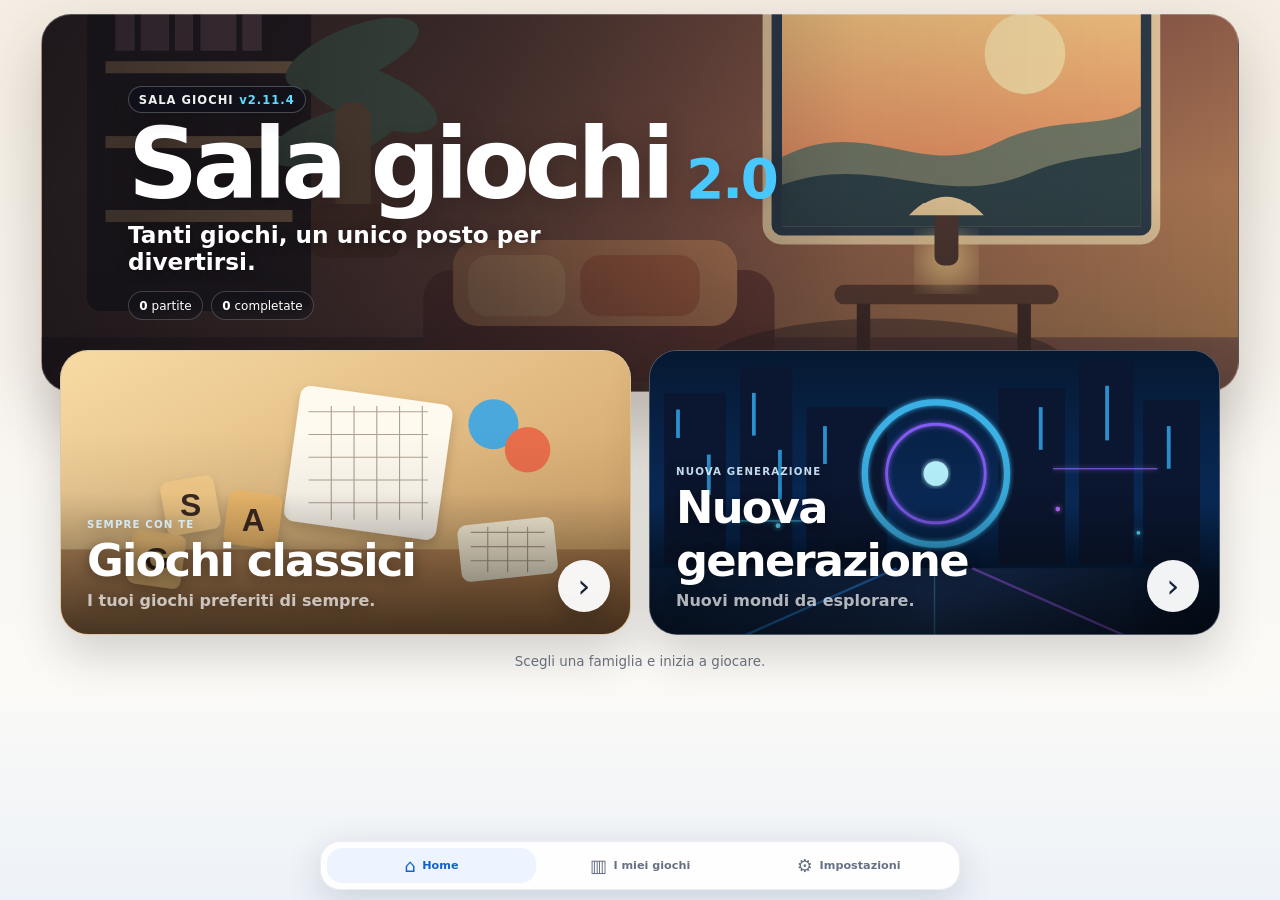
==== app/index.html @ 441864da "Add files via upload" ====
<!doctype html>
<html lang="it">
<head>
  <meta charset="utf-8" />
  <meta name="viewport" content="width=device-width,initial-scale=1,viewport-fit=cover" />
  <meta name="theme-color" content="#18233b" />
  <title>Sala Giochi 2.0</title>
  <link rel="manifest" href="manifest.webmanifest?v=2.11.4" />
  <link rel="icon" href="../icon.svg" type="image/svg+xml" />
  <link rel="stylesheet" href="../styles.css" />
  <link rel="stylesheet" href="../nextgen.css?v=2.10.2" />
  <link rel="stylesheet" href="../nomi-cose-citta.css?v=2.11.4" />
</head>
<body>
  <header class="topbar">
    <button id="backBtn" class="icon-btn hidden" aria-label="Indietro">←</button>
    <div>
      <h1 id="pageTitle">Sala Giochi</h1>
      <p id="pageSub">Un solo giocatore · archivio locale</p>
    </div>
    <button id="homeBtn" class="icon-btn hidden" aria-label="Home">⌂</button>
  </header>

  <main id="app" class="app"></main>

  <dialog id="difficultyDialog" class="dialog">
    <form method="dialog" class="dialog-card">
      <h2 id="difficultyTitle">Scegli difficoltà</h2>
      <div class="difficulty-grid">
        <button value="easy" class="difficulty easy"><span>●</span> Facile</button>
        <button value="medium" class="difficulty medium"><span>●</span> Medio</button>
        <button value="hard" class="difficulty hard"><span>●</span> Difficile</button>
        <button value="extreme" class="difficulty extreme"><span>✦</span> Difficilissimo</button>
      </div>
      <button value="cancel" class="secondary">Annulla</button>
    </form>
  </dialog>

  <dialog id="helpDialog" class="dialog utility-dialog">
    <div class="dialog-card">
      <div class="dialog-title-row"><div><h2 id="helpTitle">Come si gioca</h2><p id="helpLevel"></p></div><button class="dialog-x" type="button" onclick="document.getElementById('helpDialog').close()">×</button></div>
      <div id="helpContent" class="help-content"></div>
      <button class="primary wide" type="button" onclick="document.getElementById('helpDialog').close()">Ho capito</button>
    </div>
  </dialog>

  <dialog id="notesDialog" class="dialog notes-dialog">
    <div class="dialog-card notes-card">
      <div class="dialog-title-row"><div><h2>📝 Taccuino</h2><p id="notesContext">Appunti della partita</p></div><button class="dialog-x" type="button" onclick="closeNotes()">×</button></div>
      <div class="notes-tools">
        <button id="copyCurrentBtn" class="secondary" type="button">📌 Copia elemento attuale</button>
        <button id="clearNotesBtn" class="secondary danger" type="button">Cancella foglio</button>
      </div>
      <textarea id="notesArea" class="notes-area" spellcheck="false" placeholder="Scrivi qui indizi, calcoli, ipotesi, combinazioni..."></textarea>
      <div class="mini-calc">
        <label for="calcInput">Calcolo rapido</label>
        <div class="calc-row"><input id="calcInput" inputmode="decimal" placeholder="es. (24+41)-9"><button id="calcBtn" class="secondary" type="button">=</button><output id="calcResult">—</output></div>
      </div>
      <p class="notes-save">Salvataggio automatico locale per questa sessione.</p>
    </div>
  </dialog>

  <div id="toast" class="toast" role="status" aria-live="polite"></div>
  <script src="../app.js"></script>
  <script src="../nextgen.js?v=2.10.2"></script>
  <script src="../nomi-cose-citta.js?v=2.11.4"></script>
</body>
</html>
---- styles.css ----
:root{
  --bg:#f3f5fb;
  --surface:#ffffff;
  --surface-soft:#f8f9fd;
  --text:#172033;
  --muted:#718096;
  --line:#e5e9f2;
  --navy:#18233b;
  --purple:#6957e8;
  --purple-2:#8c7cf4;
  --shadow:0 14px 38px rgba(31,42,68,.10);
  --shadow-soft:0 8px 24px rgba(31,42,68,.08);
  --radius:22px;
}
*{box-sizing:border-box;-webkit-tap-highlight-color:transparent}
html{background:var(--bg)}
body{margin:0;background:
  radial-gradient(circle at 8% -8%,rgba(105,87,232,.13),transparent 28%),
  radial-gradient(circle at 95% 8%,rgba(60,194,195,.12),transparent 24%),
  var(--bg);color:var(--text);font-family:Inter,ui-rounded,system-ui,-apple-system,"Segoe UI",Roboto,sans-serif;min-height:100vh}
button,input,select{font:inherit}button{cursor:pointer;color:inherit}
button:active{transform:scale(.985)}
.topbar{position:sticky;top:0;z-index:5;display:grid;grid-template-columns:48px 1fr 48px;gap:9px;align-items:center;padding:14px 14px 12px;background:rgba(24,35,59,.96);color:#fff;border-bottom:1px solid rgba(255,255,255,.08);box-shadow:0 8px 24px rgba(24,35,59,.14);backdrop-filter:blur(16px)}
.topbar h1{margin:0;font-size:1.38rem;font-weight:850;letter-spacing:-.025em}.topbar p{margin:3px 0 0;color:#bdc6d9;font-size:.79rem;white-space:nowrap;overflow:hidden;text-overflow:ellipsis}.icon-btn{border:1px solid rgba(255,255,255,.12);background:rgba(255,255,255,.09);color:#fff;border-radius:15px;width:44px;height:44px;box-shadow:none;font-size:1.32rem;transition:.18s ease}.icon-btn:hover{background:rgba(255,255,255,.15)}.hidden{visibility:hidden}
.app{max-width:1020px;margin:0 auto;padding:18px 14px 42px}

.hero{position:relative;overflow:hidden;background:linear-gradient(135deg,#6553e5 0%,#7d68ef 48%,#4bb8c4 130%);color:#fff;border:0;box-shadow:0 18px 42px rgba(91,76,210,.23);border-radius:28px;padding:24px 22px;margin-bottom:16px;min-height:160px}.hero:before{content:"";position:absolute;width:150px;height:150px;border-radius:50%;right:-50px;top:-65px;background:rgba(255,255,255,.11)}.hero:after{content:"";position:absolute;width:95px;height:95px;border-radius:50%;right:44px;bottom:-58px;background:rgba(255,255,255,.09)}.hero>*{position:relative;z-index:1}.hero-kicker{display:inline-flex;align-items:center;gap:7px;background:rgba(255,255,255,.16);border:1px solid rgba(255,255,255,.18);border-radius:999px;padding:7px 11px;font-size:.76rem;font-weight:800;margin-bottom:12px}.hero h2{margin:0 0 8px;font-size:clamp(1.7rem,7vw,2.25rem);line-height:1.06;letter-spacing:-.035em}.hero p{margin:0;color:rgba(255,255,255,.86);line-height:1.45;max-width:650px;font-size:.93rem}.hero-note{display:flex;gap:8px;flex-wrap:wrap;margin-top:16px}.hero-note span{font-size:.74rem;font-weight:750;background:rgba(255,255,255,.13);padding:6px 9px;border-radius:999px}

.daily-card{width:100%;border:0;position:relative;overflow:hidden;background:linear-gradient(110deg,#fff7df,#fff2bf);border-radius:22px;padding:16px 17px;margin:4px 0 22px;text-align:left;box-shadow:var(--shadow-soft);display:grid;grid-template-columns:52px 1fr 28px;gap:12px;align-items:center}.daily-card:before{content:"";position:absolute;inset:0;border:1px solid rgba(230,170,37,.24);border-radius:inherit;pointer-events:none}.daily-icon{width:52px;height:52px;border-radius:17px;background:#fff;display:grid;place-items:center;font-size:1.65rem;box-shadow:0 7px 20px rgba(181,129,22,.14)}.daily-card strong{display:block;font-size:1rem;margin-bottom:3px}.daily-card small{display:block;color:#8a6b28;line-height:1.3}.card-arrow{font-size:1.25rem;color:#9d7b2e;font-weight:900;text-align:right}

.section-title{display:flex;justify-content:space-between;align-items:center;margin:22px 2px 11px}.section-title h3{margin:0;font-size:1.08rem;letter-spacing:-.015em}.section-title small{color:var(--muted)}
.grid{display:grid;grid-template-columns:repeat(2,minmax(0,1fr));gap:12px}
.game-card{position:relative;overflow:hidden;min-height:148px;border:1px solid rgba(255,255,255,.8);background:var(--surface);border-radius:24px;box-shadow:var(--shadow-soft);padding:16px;text-align:left;transition:transform .18s ease,box-shadow .18s ease}.game-card:hover{transform:translateY(-2px);box-shadow:0 16px 32px rgba(31,42,68,.12)}.game-card:before{content:"";position:absolute;width:95px;height:95px;border-radius:50%;right:-44px;top:-42px;background:var(--game-wash,#eef1ff)}.game-icon{position:relative;width:48px;height:48px;border-radius:16px;display:grid;place-items:center;background:var(--game-soft,#f1f3ff);font-size:1.55rem;box-shadow:inset 0 0 0 1px rgba(255,255,255,.55)}.game-card strong{position:relative;display:block;font-size:1rem;margin-top:12px;letter-spacing:-.01em}.game-card small{position:relative;display:block;margin-top:5px;color:var(--muted);line-height:1.35;font-size:.78rem;padding-right:4px}.game-card .mini-arrow{position:absolute;right:13px;bottom:12px;width:28px;height:28px;border-radius:10px;background:var(--game-soft,#f1f3ff);display:grid;place-items:center;color:var(--game-accent,#6957e8);font-weight:900}
.game-mixed{grid-column:1/-1;min-height:135px;background:linear-gradient(135deg,#261f55,#5041b8);color:#fff;border:0}.game-mixed:before{width:170px;height:170px;right:-70px;top:-100px;background:rgba(255,255,255,.10)}.game-mixed .game-icon{background:rgba(255,255,255,.15)}.game-mixed small{color:#d9d4ff;max-width:75%}.game-mixed .mini-arrow{background:rgba(255,255,255,.13);color:#fff}
.game-sudoku{--game-accent:#4f6fe8;--game-soft:#edf2ff;--game-wash:#dfe7ff}.game-wordsearch{--game-accent:#00a89f;--game-soft:#e7faf7;--game-wash:#d4f5ef}.game-anagram{--game-accent:#d27716;--game-soft:#fff4e7;--game-wash:#ffe8c9}.game-quiz{--game-accent:#e3507a;--game-soft:#fff0f5;--game-wash:#ffdce7}.game-logic{--game-accent:#7753d7;--game-soft:#f1ecff;--game-wash:#e4dafd}.game-escape{--game-accent:#4e5969;--game-soft:#eef1f5;--game-wash:#dfe4ea}

.primary{border:0;border-radius:16px;background:linear-gradient(135deg,#5d4bdd,#755fe9);color:#fff;padding:14px 18px;font-weight:800;box-shadow:0 8px 20px rgba(93,75,221,.20);transition:.18s ease}.primary:hover{filter:brightness(1.03)}.secondary{border:1px solid var(--line);border-radius:16px;background:#fff;color:var(--text);padding:12px 16px;font-weight:720;box-shadow:0 3px 10px rgba(31,42,68,.04)}.danger{border-color:#fecaca;color:#b91c1c;background:#fff7f7}.wide{width:100%}

.stat-grid{display:grid;grid-template-columns:repeat(2,1fr);gap:10px}.stat{position:relative;overflow:hidden;background:var(--surface);border:1px solid rgba(255,255,255,.9);border-radius:20px;padding:15px;box-shadow:0 6px 18px rgba(31,42,68,.06)}.stat:after{content:"";position:absolute;width:54px;height:54px;border-radius:50%;right:-25px;bottom:-25px;background:#eff1ff}.stat b{display:block;font-size:1.4rem;letter-spacing:-.03em}.stat span{color:var(--muted);font-size:.78rem;font-weight:650}

.dialog{border:0;border-radius:28px;padding:0;box-shadow:0 28px 90px rgba(16,24,40,.32);max-width:420px;width:calc(100% - 28px);background:#fff}.dialog::backdrop{background:rgba(15,23,42,.57);backdrop-filter:blur(4px)}.dialog-card{padding:23px}.dialog-card h2{margin:0 0 4px;font-size:1.25rem}.difficulty-grid{display:grid;gap:10px;margin:17px 0}.difficulty{position:relative;border:1px solid var(--line);background:#fff;border-radius:18px;padding:16px;text-align:left;font-weight:850;box-shadow:0 5px 16px rgba(31,42,68,.05);transition:.18s ease}.difficulty:after{content:"›";position:absolute;right:16px;font-size:1.35rem;color:#a0a8b7}.difficulty span{margin-right:9px}.difficulty.easy{background:#f4fcf7;border-color:#d9f1e1}.difficulty.medium{background:#fffaf0;border-color:#f4e6bf}.difficulty.hard{background:#fff5f5;border-color:#f2d7d7}.difficulty.extreme{background:linear-gradient(135deg,#25173d,#3c205b 70%,#69202a);border-color:#574072;color:#fff}.difficulty.easy span{color:#1eaa62}.difficulty.medium span{color:#e0a91f}.difficulty.hard span{color:#e15252}.difficulty.extreme span{color:#ffca57}

.game-shell{background:rgba(255,255,255,.94);border:1px solid rgba(255,255,255,.9);border-radius:26px;box-shadow:var(--shadow);padding:16px;overflow:hidden}.game-head{display:flex;justify-content:space-between;gap:10px;align-items:center;margin-bottom:15px;padding-bottom:12px;border-bottom:1px solid var(--line)}.badge{display:inline-flex;align-items:center;gap:6px;border:0;background:#f2f3fb;border-radius:999px;padding:8px 11px;font-size:.8rem;font-weight:800}.timer{font-variant-numeric:tabular-nums;font-weight:900;background:#18233b;color:#fff;border-radius:999px;padding:7px 10px;font-size:.85rem}.message{padding:12px 14px;border-radius:15px;background:#f4f6fa;margin:12px 0;color:#445066;line-height:1.4}.message.ok{background:#ecfbf2;color:#17683d}.message.bad{background:#fff0f0;color:#9a2f2f}
.sudoku{display:grid;grid-template-columns:repeat(9,1fr);max-width:560px;margin:0 auto;border:3px solid #26344e;aspect-ratio:1;border-radius:10px;overflow:hidden;background:#fff}.sudoku input{width:100%;min-width:0;border:1px solid #dce2eb;text-align:center;font-size:clamp(1rem,4vw,1.65rem);font-weight:800;background:#fff;color:#26344e}.sudoku input.given{background:#eef2f8;color:#121b2c}.sudoku input:nth-child(3n){border-right:2px solid #26344e}.sudoku input:nth-child(9n){border-right:0}.sudoku input:nth-child(n+19):nth-child(-n+27),.sudoku input:nth-child(n+46):nth-child(-n+54){border-bottom:2px solid #26344e}
.actions{display:flex;flex-wrap:wrap;gap:8px;margin-top:16px}.actions button{flex:1 1 140px}.word-grid{display:grid;gap:3px;max-width:560px;margin:0 auto;user-select:none}.letter{aspect-ratio:1;display:grid;place-items:center;background:#f8f9fc;border:1px solid #e3e7ee;border-radius:7px;font-weight:850;font-size:clamp(.72rem,3vw,1.05rem)}.letter.selected{background:#e0e7ff;border-color:#aebdff}.letter.found{background:#dcf7e7;border-color:#9fdfb8}.word-list{display:flex;flex-wrap:wrap;gap:8px;margin-top:14px}.word-chip{border:1px solid var(--line);border-radius:999px;padding:7px 10px;background:#fff}.word-chip.done{text-decoration:line-through;opacity:.5}.big-word{font-size:clamp(2rem,10vw,4rem);letter-spacing:.12em;text-align:center;font-weight:950;margin:24px 0;color:#302862}.answer-row{display:flex;gap:8px}.answer-row input{flex:1;min-width:0;border:1px solid #dce2eb;border-radius:15px;padding:13px;background:#fff;outline:none}.answer-row input:focus{border-color:#8d7df0;box-shadow:0 0 0 3px rgba(105,87,232,.10)}.quiz-q{font-size:1.22rem;font-weight:850;line-height:1.38;margin:17px 0;letter-spacing:-.012em}.choices{display:grid;gap:10px}.choice{border:1px solid var(--line);background:#fff;border-radius:16px;padding:14px;text-align:left;font-weight:650;box-shadow:0 4px 12px rgba(31,42,68,.04)}.choice.correct{border-color:#8dd4a8;background:#effbf3}.choice.wrong{border-color:#efa4a4;background:#fff1f1}.escape-scene{font-size:1.02rem;line-height:1.58;background:linear-gradient(135deg,#f6f4ff,#f7f9fd);border:1px solid #e6e2fb;border-radius:18px;padding:16px}.escape-items{display:grid;gap:8px;margin-top:14px}.escape-item{border:1px solid var(--line);background:#fff;border-radius:15px;padding:12px;text-align:left}.progress{height:10px;border-radius:999px;background:#e8ebf1;overflow:hidden;margin:10px 0 18px}.progress>span{display:block;height:100%;background:linear-gradient(90deg,#5d4bdd,#46b7c2);border-radius:999px;transition:width .25s ease}
.table{width:100%;border-collapse:collapse;background:#fff;border-radius:18px;overflow:hidden;box-shadow:0 6px 18px rgba(31,42,68,.05)}.table th,.table td{padding:10px;border-bottom:1px solid var(--line);text-align:left;font-size:.86rem}.table th{background:#f7f8fb;color:#536075}.empty{padding:26px;text-align:center;color:var(--muted);background:#fff;border-radius:18px;border:1px dashed #d9dee8}.footer-note{color:var(--muted);font-size:.78rem;line-height:1.5;margin-top:18px}.toast{position:fixed;left:50%;bottom:26px;transform:translateX(-50%) translateY(20px);background:#18233b;color:#fff;padding:11px 15px;border-radius:999px;box-shadow:0 12px 30px rgba(24,35,59,.25);opacity:0;pointer-events:none;transition:.2s;z-index:20;font-size:.86rem;font-weight:700}.toast.show{opacity:1;transform:translateX(-50%) translateY(0)}
@media (min-width:720px){.grid{grid-template-columns:repeat(4,1fr)}.game-mixed{grid-column:span 2}.stat-grid{grid-template-columns:repeat(4,1fr)}.app{padding-top:24px}.game-shell{padding:22px}.hero{padding:28px}.daily-card{grid-template-columns:60px 1fr 34px}.daily-icon{width:58px;height:58px}}


/* v1.2 visual refresh */
.game-shell.game-quiz,.game-shell.game-logic,.game-shell.game-escape,.game-shell.game-mixed{background:linear-gradient(180deg,rgba(18,28,48,.98),rgba(14,22,40,.98));color:#eef4ff;border:1px solid rgba(112,134,182,.28);box-shadow:0 18px 42px rgba(12,20,37,.28)}
.game-shell.game-quiz .game-head,.game-shell.game-logic .game-head,.game-shell.game-escape .game-head,.game-shell.game-mixed .game-head{border-bottom-color:rgba(154,173,215,.16)}
.game-shell.game-quiz .badge,.game-shell.game-logic .badge,.game-shell.game-escape .badge,.game-shell.game-mixed .badge{background:linear-gradient(135deg,#2a3860,#16243f);color:#fff;border:1px solid rgba(255,255,255,.08)}
.quiz-q{background:linear-gradient(135deg,rgba(84,67,192,.26),rgba(53,159,220,.14));border:1px solid rgba(141,125,240,.22);border-radius:20px;padding:18px;box-shadow:inset 0 1px 0 rgba(255,255,255,.05)}
.choice{background:linear-gradient(135deg,rgba(255,255,255,.08),rgba(255,255,255,.03));border:1px solid rgba(155,177,224,.18);color:#eef4ff;box-shadow:none}
.choice.correct{background:linear-gradient(135deg,rgba(26,129,67,.35),rgba(11,98,111,.25));border-color:#6ed497}
.choice.wrong{background:linear-gradient(135deg,rgba(152,41,41,.4),rgba(104,18,59,.28));border-color:#f2a5a5}
.message{background:rgba(255,255,255,.06);color:#d8e2f4;border:1px solid rgba(255,255,255,.06)}
.message.ok{background:rgba(34,154,94,.18);color:#dff9ea;border-color:rgba(102,219,159,.26)}
.message.bad{background:rgba(160,50,50,.2);color:#ffe5e5;border-color:rgba(255,177,177,.24)}
.answer-row input{background:rgba(255,255,255,.08);border-color:rgba(166,182,214,.18);color:#fff}
.answer-row input:focus{border-color:#8d7df0;box-shadow:0 0 0 3px rgba(105,87,232,.18)}
.progress{height:12px;background:rgba(255,255,255,.09);box-shadow:inset 0 0 0 1px rgba(255,255,255,.05)}
.progress>span{background:linear-gradient(90deg,#6d58ff,#4fd0ff 55%,#ffd25e);box-shadow:0 0 14px rgba(109,88,255,.45)}
.logic-panel{position:relative;padding:16px 16px 18px;border-radius:22px;background:linear-gradient(135deg,rgba(57,38,119,.52),rgba(22,35,63,.9));border:1px solid rgba(147,127,255,.25);overflow:hidden}
.logic-panel:before{content:"";position:absolute;inset:auto -30px -30px auto;width:120px;height:120px;border-radius:50%;background:radial-gradient(circle,rgba(255,183,64,.25),transparent 65%)}
.logic-title{display:flex;justify-content:space-between;align-items:center;gap:10px;margin-bottom:10px}
.logic-title h3{margin:0;font-size:1.15rem;color:#fff}
.logic-meta{display:flex;gap:8px;flex-wrap:wrap;margin-bottom:14px}.logic-chip{padding:7px 10px;border-radius:999px;background:rgba(255,255,255,.08);border:1px solid rgba(255,255,255,.07);font-size:.78rem;color:#dfe7fb}
.escape-scene-wrap{position:relative;border-radius:24px;overflow:hidden;border:1px solid rgba(116,153,211,.26);background:linear-gradient(180deg,#162342,#0d1833);margin-bottom:16px;box-shadow:0 12px 32px rgba(0,0,0,.22)}
.escape-stage{position:relative;min-height:250px;padding:18px;background:
radial-gradient(circle at 18% 25%,rgba(83,196,255,.22),transparent 20%),
radial-gradient(circle at 82% 18%,rgba(255,205,95,.18),transparent 16%),
radial-gradient(circle at 68% 82%,rgba(120,95,255,.18),transparent 18%),
linear-gradient(180deg,#18284c 0%,#10203c 58%,#0a1327 100%)}
.escape-stage.level-medium{background:
radial-gradient(circle at 18% 25%,rgba(83,196,255,.22),transparent 20%),
radial-gradient(circle at 82% 18%,rgba(255,205,95,.18),transparent 16%),
radial-gradient(circle at 68% 82%,rgba(120,95,255,.18),transparent 18%),
linear-gradient(180deg,#1d3058 0%,#12203d 58%,#0b162c 100%)}
.escape-stage.level-hard,.escape-stage.level-extreme{background:
radial-gradient(circle at 16% 22%,rgba(83,196,255,.26),transparent 18%),
radial-gradient(circle at 84% 16%,rgba(255,205,95,.24),transparent 15%),
radial-gradient(circle at 72% 80%,rgba(120,95,255,.18),transparent 18%),
linear-gradient(180deg,#18294d 0%,#0f1b35 45%,#0a1327 100%)}
.escape-stage:before{content:"";position:absolute;inset:0;background:repeating-linear-gradient(90deg,transparent 0 48px,rgba(255,255,255,.02) 48px 50px);opacity:.5;pointer-events:none}
.escape-stage:after{content:"";position:absolute;left:12%;top:16px;width:38%;height:10px;background:radial-gradient(circle,rgba(255,207,107,.8),transparent 70%);filter:blur(14px);animation:flicker 2.6s ease-in-out infinite}
.escape-title{position:relative;z-index:1;max-width:72%}.escape-title h2{margin:0 0 6px;font-size:1.3rem;color:#fff}.escape-title p{margin:0;color:#d7e4ff;line-height:1.4;font-size:.9rem}
.escape-hotspots{position:absolute;inset:0;pointer-events:none}
.hotspot{position:absolute;display:flex;align-items:center;gap:7px;padding:8px 11px;border-radius:999px;background:rgba(14,22,41,.76);color:#fff;border:1px solid rgba(255,255,255,.12);box-shadow:0 0 0 1px rgba(255,221,133,.18),0 0 24px rgba(255,204,80,.2);backdrop-filter:blur(4px);animation:pulseHot 1.8s ease-in-out infinite}
.hotspot:before{content:"⌕";display:grid;place-items:center;width:24px;height:24px;border-radius:50%;background:linear-gradient(135deg,#ffd76a,#ff9b34);color:#2b1f00;font-weight:900;box-shadow:0 0 16px rgba(255,197,73,.45)}
.escape-particles span{position:absolute;width:4px;height:4px;border-radius:50%;background:rgba(255,232,169,.8);box-shadow:0 0 10px rgba(255,232,169,.8);animation:floatDust linear infinite}
.escape-particles span:nth-child(1){left:18%;top:26%;animation-duration:7s;animation-delay:-1s}
.escape-particles span:nth-child(2){left:33%;top:40%;animation-duration:8s;animation-delay:-3s}
.escape-particles span:nth-child(3){left:57%;top:18%;animation-duration:6.4s;animation-delay:-2s}
.escape-particles span:nth-child(4){left:73%;top:38%;animation-duration:7.6s;animation-delay:-4s}
.escape-particles span:nth-child(5){left:83%;top:68%;animation-duration:6.9s;animation-delay:-5s}
.escape-console,.escape-door,.escape-safe,.escape-desk{position:absolute;border-radius:18px;border:1px solid rgba(255,255,255,.09);background:linear-gradient(180deg,rgba(255,255,255,.07),rgba(255,255,255,.02));box-shadow:inset 0 1px 0 rgba(255,255,255,.06),0 6px 24px rgba(0,0,0,.22)}
.escape-console{left:5%;top:28%;width:28%;height:30%}.escape-console:before,.escape-console:after{content:"";position:absolute;left:10%;right:10%;height:28%;border-radius:10px;background:linear-gradient(135deg,rgba(55,233,255,.35),rgba(51,108,255,.18));box-shadow:inset 0 0 0 1px rgba(93,220,255,.2)}.escape-console:before{top:10%}.escape-console:after{bottom:10%}
.escape-safe{left:42%;top:34%;width:18%;height:24%}.escape-safe:before{content:"";position:absolute;inset:14% 20%;border-radius:50%;border:2px solid rgba(255,189,88,.55)}
.escape-desk{left:10%;bottom:8%;width:42%;height:18%}
.escape-door{right:6%;top:22%;width:24%;height:48%;border-color:rgba(112,182,255,.22)}.escape-door:before{content:"";position:absolute;top:16%;left:38%;width:24%;height:36%;border-radius:10px;border:2px solid rgba(96,203,255,.4)}.escape-door:after{content:"";position:absolute;bottom:16%;right:14%;width:26%;height:16%;border-radius:8px;background:linear-gradient(135deg,rgba(63,183,255,.44),rgba(89,110,255,.2))}
.escape-inventory{display:flex;gap:10px;flex-wrap:wrap;padding:12px 14px;background:rgba(11,18,33,.72);border-top:1px solid rgba(255,255,255,.08)}
.item-pill{display:flex;align-items:center;gap:8px;padding:10px 12px;border-radius:14px;background:rgba(255,255,255,.07);border:1px solid rgba(255,255,255,.08);color:#ecf2ff;font-size:.88rem}.item-pill span{font-size:1.15rem}
.escape-question{padding:16px;border-radius:20px;background:linear-gradient(135deg,rgba(95,79,214,.22),rgba(31,104,165,.14));border:1px solid rgba(149,166,255,.18)}
.escape-question h3{margin:0 0 8px;color:#fff;font-size:1.08rem}.escape-question p{margin:0;color:#d7e4ff;line-height:1.45}
@keyframes pulseHot{0%,100%{transform:scale(1);box-shadow:0 0 0 1px rgba(255,221,133,.18),0 0 24px rgba(255,204,80,.18)}50%{transform:scale(1.035);box-shadow:0 0 0 1px rgba(255,221,133,.28),0 0 34px rgba(255,204,80,.28)}}
@keyframes flicker{0%,100%{opacity:.86}50%{opacity:1}70%{opacity:.72}}
@keyframes floatDust{0%{transform:translateY(0) scale(.9);opacity:0}20%{opacity:1}100%{transform:translateY(-38px) scale(1.15);opacity:0}}


.inline-actions{display:flex;gap:8px;flex-wrap:wrap}
.palette-grid{display:grid;grid-template-columns:repeat(2,minmax(0,1fr));gap:10px}
.palette-chip{display:flex;align-items:center;gap:10px;padding:12px;border-radius:16px;border:1px solid var(--line);background:#fff;font-weight:700;box-shadow:0 4px 12px rgba(31,42,68,.05)}
.palette-chip.selected{outline:2px solid var(--p-a1,#6a5cff);border-color:transparent}
.palette-chip .swatch{width:34px;height:34px;border-radius:12px;background:linear-gradient(135deg,var(--s1),var(--s2),var(--s3));box-shadow:inset 0 0 0 1px rgba(255,255,255,.45)}
.settings-list{display:grid;gap:10px}
.setting-row{display:grid;grid-template-columns:1fr auto;gap:10px;align-items:center;padding:12px;border:1px solid var(--line);border-radius:16px;background:#fff}
.setting-row strong{display:block}.setting-row small{display:block;color:var(--muted);margin-top:4px}
.palette-select{padding:10px 12px;border:1px solid var(--line);border-radius:12px;background:#fff;min-width:140px}
.screen-theme{--p-s1:#0f1631;--p-s2:#1e2e68;--p-a1:#6a5cff;--p-a2:#29c7ff;--p-a3:#7dffb3}
.home-theme .hero{background:linear-gradient(135deg,var(--p-s1) 0%,var(--p-s2) 58%,var(--p-a1) 120%)}
.home-theme .hero-kicker{background:rgba(255,255,255,.12)}
.home-theme .daily-card{background:linear-gradient(135deg,var(--p-s1),var(--p-s2));color:#fff}
.home-theme .daily-card small,.home-theme .card-arrow{color:rgba(255,255,255,.78)}
.home-theme .daily-icon{background:linear-gradient(135deg,var(--p-a1),var(--p-a2));color:#fff}
.home-theme .game-card{background:linear-gradient(180deg,#ffffff,#f7f9ff);border-color:rgba(255,255,255,.85)}
.home-theme .game-card .game-icon{background:linear-gradient(135deg,var(--p-a1),var(--p-a2));color:#fff}
.home-theme .game-card .mini-arrow{background:linear-gradient(135deg,var(--p-a1),var(--p-a2));color:#fff}
.home-theme .game-mixed{background:linear-gradient(135deg,var(--p-s1),var(--p-s2),var(--p-a1))}
.home-theme .stat:after{background:linear-gradient(135deg,var(--p-a1),transparent)}
.screen-theme .primary{background:linear-gradient(135deg,var(--p-a1),var(--p-a2));box-shadow:0 8px 20px rgba(84,103,214,.24)}
.game-theme .game-shell{background:linear-gradient(180deg,var(--p-s1),#0d1220);color:#eef4ff;border-color:rgba(112,134,182,.22)}
.game-theme .game-head{border-bottom-color:rgba(154,173,215,.16)}
.game-theme .badge{background:linear-gradient(135deg,var(--p-s2),rgba(12,20,38,.8));color:#fff;border:1px solid rgba(255,255,255,.08)}
.game-theme .timer{background:linear-gradient(135deg,var(--p-a1),var(--p-a2));color:#fff}
.game-theme .quiz-q,.game-theme .logic-panel,.game-theme .escape-question{border-color:rgba(255,255,255,.14)}
.game-theme .quiz-q{background:linear-gradient(135deg,rgba(255,255,255,.08),rgba(255,255,255,.03))}
.game-theme .choice{background:linear-gradient(135deg,rgba(255,255,255,.08),rgba(255,255,255,.03));border:1px solid rgba(155,177,224,.18);color:#eef4ff}
.game-theme .choice.correct{background:linear-gradient(135deg,var(--p-a1),var(--p-a2));border-color:transparent}
.game-theme .choice.wrong{background:linear-gradient(135deg,#8d2b53,#c24848);border-color:transparent}
.game-theme .message{background:rgba(255,255,255,.06);color:#d8e2f4;border:1px solid rgba(255,255,255,.06)}
.game-theme .message.ok{background:linear-gradient(135deg,rgba(34,154,94,.24),rgba(16,111,82,.18));color:#e4fff0}
.game-theme .message.bad{background:linear-gradient(135deg,rgba(160,50,50,.28),rgba(121,27,62,.20));color:#ffe7e7}
.game-theme .progress>span{background:linear-gradient(90deg,var(--p-a1),var(--p-a2),var(--p-a3))}
.game-theme .answer-row input{background:rgba(255,255,255,.08);border-color:rgba(166,182,214,.18);color:#fff}
.game-theme .secondary{background:rgba(255,255,255,.07);color:#fff;border-color:rgba(255,255,255,.14)}
.game-theme .secondary.danger{background:rgba(135,34,34,.22)}
@media (min-width:720px){.palette-grid{grid-template-columns:repeat(4,minmax(0,1fr))}}


/* Escape Room v1.4: real interactions and visible animations */
.escape-real{display:grid;gap:14px}.escape-hud{display:flex;justify-content:space-between;gap:10px;align-items:center;font-size:.82rem;color:#dbe6fb;padding:2px 2px 0}.escape-room-live{position:relative;overflow:hidden;border-radius:24px;min-height:420px;border:1px solid rgba(255,255,255,.12);box-shadow:0 18px 38px rgba(0,0,0,.35);background:#07101d}.escape-room-bg{position:absolute;inset:-3%;background-image:linear-gradient(rgba(3,8,17,.10),rgba(3,8,17,.18)),url('escape-room-bg.jpg');background-size:cover;background-position:center;animation:roomDrift 14s ease-in-out infinite alternate;transform-origin:center}.room-light{position:absolute;border-radius:50%;filter:blur(28px);opacity:.55;pointer-events:none}.light-a{width:150px;height:150px;left:8%;top:2%;background:rgba(255,172,61,.42);animation:lampFlicker 2.1s infinite}.light-b{width:180px;height:180px;right:-25px;top:18%;background:rgba(56,168,255,.27);animation:lampFlicker 3s infinite reverse}.room-hotspot{position:absolute;z-index:8;border:1px solid rgba(255,224,146,.35);background:rgba(7,14,29,.74);color:#fff;border-radius:999px;padding:8px 10px 8px 8px;display:flex;align-items:center;gap:7px;box-shadow:0 0 0 2px rgba(255,191,57,.08),0 0 26px rgba(255,186,53,.32);backdrop-filter:blur(5px);animation:hotspotPulse 1.65s ease-in-out infinite}.room-hotspot span{display:grid;place-items:center;width:28px;height:28px;border-radius:50%;background:linear-gradient(135deg,#ffd65a,#ff8b2c);color:#261400;font-weight:900}.room-hotspot b{font-size:.75rem}.hs-monitor{left:8%;top:40%}.hs-safe{left:45%;top:39%}.hs-desk{left:28%;bottom:12%}.hs-door{right:6%;top:48%}.monitor-glow{position:absolute;z-index:3;left:7%;top:25%;width:27%;height:32%;border-radius:14px;background:rgba(27,188,255,.08);box-shadow:inset 0 0 0 2px rgba(73,199,255,.11);opacity:.25;transition:.35s}.monitor-glow.active{opacity:.9;animation:screenFlicker .9s steps(2,end) infinite}.monitor-glow.solved{background:rgba(41,255,158,.12);box-shadow:0 0 30px rgba(41,255,158,.28),inset 0 0 0 2px rgba(41,255,158,.28);animation:screenSolved 1.8s ease-in-out infinite}.safe-anim{position:absolute;z-index:4;left:43%;top:34%;width:20%;height:25%;perspective:600px}.safe-door-live{position:absolute;inset:0;border-radius:10px;border:2px solid rgba(255,204,112,.14);transform-origin:left center;transition:transform .75s cubic-bezier(.2,.7,.2,1),filter .3s}.safe-anim.open .safe-door-live{transform:rotateY(-105deg);filter:brightness(1.35)}.door-anim{position:absolute;z-index:4;right:5%;top:23%;width:25%;height:47%;perspective:900px}.door-panel-live{position:absolute;inset:0;border-radius:12px;border:2px solid rgba(100,192,255,.12);transform-origin:left center;transition:transform 1.05s cubic-bezier(.18,.8,.18,1),box-shadow .5s}.door-anim.open .door-panel-live{transform:rotateY(-82deg);box-shadow:-35px 0 55px rgba(174,223,255,.42)}.drawer-anim{position:absolute;z-index:5;left:18%;bottom:17%;width:26%;height:8%;border-radius:5px;background:rgba(125,77,37,.16);transition:.4s}.drawer-anim.drawer-pop{animation:drawerOpen .7s ease both}.floating-sparks i{position:absolute;z-index:2;width:3px;height:3px;border-radius:50%;background:#ffd470;box-shadow:0 0 10px #ffd470;opacity:0;animation:sparkFloat 6s linear infinite}.floating-sparks i:nth-child(1){left:12%;bottom:18%;animation-delay:-1s}.floating-sparks i:nth-child(2){left:32%;bottom:28%;animation-delay:-3s}.floating-sparks i:nth-child(3){left:54%;bottom:20%;animation-delay:-4s}.floating-sparks i:nth-child(4){left:69%;bottom:24%;animation-delay:-2s}.floating-sparks i:nth-child(5){left:79%;bottom:15%;animation-delay:-5s}.floating-sparks i:nth-child(6){left:45%;bottom:11%;animation-delay:-2.5s}.escape-inventory-live{display:grid;grid-template-columns:auto 1fr auto;gap:12px;align-items:center;padding:12px;border-radius:18px;background:rgba(255,255,255,.055);border:1px solid rgba(255,255,255,.09)}.escape-inventory-live strong,.escape-inventory-live small{display:block}.escape-inventory-live small{color:#aebbd2;margin-top:2px;font-size:.72rem}.inventory-slots{display:flex;gap:8px;min-width:0;overflow-x:auto}.inventory-empty{color:#8291aa;font-size:.8rem}.inventory-item{min-width:64px;border:1px solid rgba(255,255,255,.11);background:rgba(255,255,255,.06);color:#fff;border-radius:14px;padding:8px 9px;display:grid;place-items:center;gap:3px}.inventory-item span{font-size:1.35rem}.inventory-item small{font-size:.66rem;color:#dfe8f9}.inventory-item.selected{outline:2px solid var(--p-a2);background:linear-gradient(135deg,rgba(255,255,255,.13),rgba(255,255,255,.05))}.inventory-item.item-enter{animation:itemEnter .5s cubic-bezier(.2,.9,.2,1)}.escape-panel-live{min-height:118px;border-radius:18px;background:rgba(255,255,255,.055);border:1px solid rgba(255,255,255,.09);overflow:hidden}.escape-panel-placeholder{padding:24px;text-align:center;color:#9eb0ca}.panel-head{display:flex;gap:9px;align-items:center;padding:12px 14px;border-bottom:1px solid rgba(255,255,255,.08);background:rgba(255,255,255,.035)}.panel-head span{font-size:1.25rem}.panel-body{padding:14px;color:#e6eefc;line-height:1.5}.panel-body p{margin:0 0 12px}.code-pad{display:flex;gap:8px}.code-pad input{flex:1;min-width:0;border:1px solid rgba(255,255,255,.14);border-radius:14px;background:rgba(255,255,255,.08);color:#fff;padding:13px;font-size:1.2rem;letter-spacing:.16em;text-align:center}.shake{animation:shakeX .42s ease}.room-hotspot:active{transform:scale(.95)}
@keyframes roomDrift{0%{transform:scale(1.06) translate3d(-1.2%,0,0)}100%{transform:scale(1.11) translate3d(1.2%,-1.2%,0)}}
@keyframes hotspotPulse{0%,100%{box-shadow:0 0 0 2px rgba(255,191,57,.08),0 0 18px rgba(255,186,53,.24);transform:scale(1)}50%{box-shadow:0 0 0 6px rgba(255,191,57,.03),0 0 34px rgba(255,186,53,.48);transform:scale(1.045)}}
@keyframes lampFlicker{0%,100%{opacity:.38}12%{opacity:.67}14%{opacity:.28}18%{opacity:.72}54%{opacity:.51}57%{opacity:.31}60%{opacity:.65}}
@keyframes screenFlicker{0%,100%{filter:brightness(.8)}50%{filter:brightness(1.35)}}
@keyframes screenSolved{0%,100%{opacity:.75}50%{opacity:1}}
@keyframes drawerOpen{0%{transform:translateY(0)}55%{transform:translateY(18px)}100%{transform:translateY(12px)}}
@keyframes sparkFloat{0%{transform:translateY(0) scale(.8);opacity:0}15%{opacity:.9}100%{transform:translateY(-160px) translateX(18px) scale(1.25);opacity:0}}
@keyframes itemEnter{0%{transform:translateY(16px) scale(.72);opacity:0}75%{transform:translateY(-2px) scale(1.05);opacity:1}100%{transform:translateY(0) scale(1)}}
@keyframes shakeX{0%,100%{transform:translateX(0)}20%{transform:translateX(-7px)}40%{transform:translateX(7px)}60%{transform:translateX(-5px)}80%{transform:translateX(5px)}}
@media(max-width:520px){.escape-room-live{min-height:390px}.escape-inventory-live{grid-template-columns:1fr auto}.escape-inventory-live>div:first-child{grid-column:1/-1}.room-hotspot b{display:none}.room-hotspot{padding:6px}.hs-desk{left:24%}}

/* v2.0 session system */
.session-badge{display:inline-flex;margin-top:7px;padding:6px 9px;border-radius:999px;background:rgba(255,255,255,.07);border:1px solid rgba(255,255,255,.09);font-size:.72rem;color:#dce6fa;font-weight:750}
.difficulty{display:grid;grid-template-columns:auto 1fr auto;align-items:center;gap:10px}
.difficulty>div{display:grid;gap:3px}.difficulty b{font-size:.98rem}.difficulty small{font-size:.72rem;font-weight:650;color:#758196}.difficulty.extreme small{color:#d8c9ea}
.session-finish{text-align:center;padding:22px 8px 10px}.result-emblem{width:78px;height:78px;margin:0 auto 12px;border-radius:24px;display:grid;place-items:center;font-size:2.2rem;background:linear-gradient(135deg,var(--p-a1),var(--p-a2));box-shadow:0 14px 34px rgba(30,42,78,.3)}
.session-kicker{text-transform:uppercase;letter-spacing:.08em;font-size:.72rem;font-weight:850;color:#9eb0cf;margin-bottom:8px}.session-finish h2{margin:0 0 8px;font-size:1.55rem}.session-finish p{margin:0 auto 18px;max-width:620px;color:#c7d3e7;line-height:1.5}.session-progress{height:12px;border-radius:999px;background:rgba(255,255,255,.08);overflow:hidden;margin:16px auto 20px;max-width:520px}.session-progress span{display:block;height:100%;border-radius:999px;background:linear-gradient(90deg,var(--p-a1),var(--p-a2),var(--p-a3))}.level-up{border-color:rgba(255,209,90,.4)!important}
.cycle-complete .result-emblem{animation:cyclePop .8s cubic-bezier(.2,.8,.2,1)}
@keyframes cyclePop{0%{transform:scale(.6) rotate(-8deg);opacity:0}70%{transform:scale(1.08) rotate(2deg)}100%{transform:scale(1) rotate(0);opacity:1}}

/* Escape Room 2.0 */
.escape-v2{display:grid;gap:12px}
.escape-mission{display:flex;align-items:center;justify-content:space-between;gap:12px;padding:14px 16px;border-radius:18px;background:linear-gradient(135deg,rgba(255,255,255,.08),rgba(255,255,255,.03));border:1px solid rgba(255,255,255,.09)}
.escape-mission>div{display:grid;gap:3px}.escape-mission strong{font-size:1rem}.escape-mission small{color:#c5d1e5;line-height:1.35}.mission-kicker{font-size:.65rem;letter-spacing:.12em;color:var(--p-a3);font-weight:900}
.escape-room-v2{position:relative;aspect-ratio:16/10;min-height:310px;overflow:hidden;border-radius:24px;border:1px solid rgba(255,255,255,.12);box-shadow:0 18px 42px rgba(0,0,0,.30);background:#0b1220}
.escape-bg-v2{position:absolute;inset:-2%;background:url('escape-room-bg.jpg') center/cover no-repeat;animation:roomDrift 18s ease-in-out infinite alternate;filter:saturate(1.08) contrast(1.05)}
.escape-room-v2:after{content:"";position:absolute;inset:0;pointer-events:none;background:linear-gradient(180deg,rgba(5,8,18,.06),rgba(5,8,18,.20) 60%,rgba(5,8,18,.48));box-shadow:inset 0 0 80px rgba(3,7,18,.55)}
.ambient-beam{position:absolute;z-index:2;width:34%;height:70%;filter:blur(30px);opacity:.18;pointer-events:none;animation:beamPulse 5s ease-in-out infinite}.beam1{left:4%;top:-15%;background:linear-gradient(180deg,#ffc95a,transparent);transform:rotate(7deg)}.beam2{right:-4%;top:2%;background:linear-gradient(180deg,#4cc9ff,transparent);transform:rotate(-10deg);animation-delay:-2.4s}
.room-spot-v2{position:absolute;z-index:8;display:flex;align-items:center;gap:6px;border:0;background:rgba(7,13,26,.72);color:#fff;border-radius:999px;padding:6px 9px;box-shadow:0 0 0 1px rgba(255,255,255,.13),0 0 18px rgba(255,193,69,.20);backdrop-filter:blur(5px);font-size:.72rem;font-weight:800;animation:spotPulse 1.9s ease-in-out infinite}
.room-spot-v2 .spot-ring{width:22px;height:22px;border-radius:50%;display:grid;place-items:center;background:linear-gradient(135deg,var(--p-a1),var(--p-a2));font-size:1rem;line-height:1}.escape-v2.no-labels .room-spot-v2 b{display:none}.escape-v2.no-labels .room-spot-v2{padding:5px}.escape-v2.no-pulse .room-spot-v2{animation:none;opacity:.32;background:rgba(7,13,26,.32);box-shadow:none}.escape-v2.no-pulse .room-spot-v2 .spot-ring{opacity:.45}
.hs2-board{left:5%;top:13%}.hs2-micro{left:17%;top:57%}.hs2-calendar{left:34%;top:14%}.hs2-desk{left:28%;bottom:9%}.hs2-shelf{left:7%;top:39%}.hs2-cabinet{left:48%;top:35%}.hs2-power{right:24%;top:18%}.hs2-monitor{left:17%;top:28%}.hs2-safe{right:30%;top:43%}.hs2-wall{right:10%;top:17%}.hs2-door{right:5%;top:48%}
.cabinet-door-v2,.safe-door-v2,.door-panel-v2{position:absolute;z-index:5;pointer-events:none;transform-origin:left center;transition:transform .72s cubic-bezier(.2,.75,.2,1),filter .35s,opacity .35s}.cabinet-door-v2{left:47%;top:31%;width:13%;height:30%;border:2px solid rgba(240,205,133,.24);border-radius:8px;background:rgba(35,27,21,.20)}.cabinet-door-v2.open{transform:perspective(500px) rotateY(-72deg);filter:brightness(1.25)}
.safe-door-v2{right:28%;top:38%;width:14%;height:25%;border:2px solid rgba(210,173,92,.25);border-radius:9px;background:rgba(34,29,24,.22)}.safe-door-v2.open{transform:perspective(500px) rotateY(-82deg)}
.door-panel-v2{right:1%;top:18%;width:20%;height:65%;border-radius:8px;background:rgba(19,31,45,.08)}.door-panel-v2.open{transform:perspective(850px) rotateY(-78deg);filter:brightness(1.4)}
.power-glow-v2{position:absolute;z-index:4;right:21%;top:12%;width:16%;height:24%;border-radius:12px;opacity:0;transition:.4s;background:radial-gradient(circle,#6dff9b 0%,rgba(80,255,160,.16) 45%,transparent 72%)}.power-glow-v2.on{opacity:1;animation:powerPulse 1.3s ease-in-out infinite}
.uv-writing-v2{position:absolute;z-index:7;right:16%;top:31%;font-size:clamp(1.2rem,5vw,3rem);font-weight:950;letter-spacing:.18em;color:#d683ff;text-shadow:0 0 8px #a239ff,0 0 24px #8c26ff;opacity:0;transform:rotate(-8deg) scale(.9);transition:.5s}.uv-writing-v2.visible{opacity:.88;transform:rotate(-8deg) scale(1);animation:uvFlicker 2.2s ease-in-out infinite}
.dust-v2 i{position:absolute;z-index:6;width:3px;height:3px;border-radius:50%;background:#ffd783;box-shadow:0 0 10px #ffd783;opacity:0;animation:dustFloat 7s linear infinite}.dust-v2 i:nth-child(1){left:11%;top:70%;animation-delay:-1s}.dust-v2 i:nth-child(2){left:24%;top:55%;animation-delay:-4s}.dust-v2 i:nth-child(3){left:43%;top:73%;animation-delay:-2s}.dust-v2 i:nth-child(4){left:62%;top:67%;animation-delay:-5s}.dust-v2 i:nth-child(5){left:77%;top:74%;animation-delay:-3s}.dust-v2 i:nth-child(6){left:86%;top:45%;animation-delay:-6s}.dust-v2 i:nth-child(7){left:52%;top:37%;animation-delay:-2.8s}
.escape-bottom-v2{display:grid;gap:10px}.inventory-v2,.escape-panel-v2{border-radius:20px;background:linear-gradient(135deg,rgba(255,255,255,.07),rgba(255,255,255,.03));border:1px solid rgba(255,255,255,.09)}.inventory-v2{padding:12px}.inventory-head{display:flex;align-items:center;justify-content:space-between;gap:10px;margin-bottom:10px}.inventory-head>div{display:grid;gap:2px}.inventory-head small{color:#aebbd0;font-size:.72rem}.inventory-head>span{font-weight:900;color:var(--p-a3)}
.inventory-slots-v2{display:flex;gap:8px;flex-wrap:wrap;min-height:58px;align-items:center}.inventory-item-v2{min-width:72px;display:grid;place-items:center;gap:3px;padding:8px;border-radius:14px;border:1px solid rgba(255,255,255,.10);background:rgba(255,255,255,.06);color:#fff}.inventory-item-v2 span{font-size:1.35rem}.inventory-item-v2 small{font-size:.68rem}.inventory-item-v2.selected{outline:2px solid var(--p-a2);background:linear-gradient(135deg,rgba(255,255,255,.11),rgba(255,255,255,.04));box-shadow:0 0 18px rgba(85,188,255,.24)}
.escape-panel-v2{padding:14px;min-height:120px}.escape-panel-placeholder{color:#aebbd0;line-height:1.5}.panel-head{display:flex;align-items:center;gap:8px;margin-bottom:10px;font-size:1.05rem}.panel-head span{font-size:1.3rem}.panel-body{color:#dbe4f4;line-height:1.55}.panel-body p{margin:0 0 12px}.panel-body small{color:#aebbd0}.symbol-code,.terminal-code{margin:12px 0;padding:12px;border-radius:14px;background:#07111e;border:1px solid rgba(83,214,255,.22);font-family:ui-monospace,SFMono-Regular,Menlo,monospace;text-align:center;font-size:1.15rem;letter-spacing:.12em;color:#8be9ff;box-shadow:inset 0 0 24px rgba(43,186,255,.08)}.code-pad{display:flex;gap:8px}.code-pad input{flex:1;min-width:0;border:1px solid rgba(255,255,255,.14);background:rgba(255,255,255,.08);color:#fff;border-radius:14px;padding:13px;font-size:1.25rem;letter-spacing:.18em;text-align:center}
@keyframes roomDrift{0%{transform:scale(1.03) translate3d(-.7%,0,0)}100%{transform:scale(1.07) translate3d(.8%,-.8%,0)}}
@keyframes spotPulse{0%,100%{transform:scale(1);box-shadow:0 0 0 1px rgba(255,255,255,.13),0 0 14px rgba(255,193,69,.13)}50%{transform:scale(1.045);box-shadow:0 0 0 1px rgba(255,255,255,.20),0 0 28px rgba(255,193,69,.29)}}
@keyframes beamPulse{0%,100%{opacity:.12}50%{opacity:.25}}
@keyframes powerPulse{0%,100%{filter:brightness(.85)}50%{filter:brightness(1.3)}}
@keyframes uvFlicker{0%,100%{filter:brightness(.88)}50%{filter:brightness(1.18)}67%{filter:brightness(.75)}}
@keyframes dustFloat{0%{transform:translateY(15px);opacity:0}20%{opacity:.8}100%{transform:translateY(-70px);opacity:0}}
@media (min-width:800px){.escape-bottom-v2{grid-template-columns:1fr 1.25fr}.escape-room-v2{min-height:480px}}

/* v2.1 help + per-session notebook */
.game-utility-bar{display:flex;gap:8px;flex-wrap:wrap;margin:-4px 0 15px}.utility-btn{border:1px solid rgba(255,255,255,.12);background:rgba(255,255,255,.07);color:#eef4ff;border-radius:14px;padding:9px 12px;font-size:.78rem;font-weight:800}.utility-btn:hover{background:rgba(255,255,255,.12)}.utility-btn.notes-btn{background:linear-gradient(135deg,rgba(255,210,90,.16),rgba(255,255,255,.06));border-color:rgba(255,210,90,.22)}
.utility-dialog,.notes-dialog{max-width:680px}.dialog-title-row{display:flex;justify-content:space-between;align-items:flex-start;gap:12px;margin-bottom:14px}.dialog-title-row h2{margin:0}.dialog-title-row p{margin:4px 0 0;color:var(--muted);font-size:.82rem}.dialog-x{border:0;background:#eef1f6;color:#334155;width:38px;height:38px;border-radius:12px;font-size:1.45rem;line-height:1}.help-content{line-height:1.6;color:#334155;margin:12px 0 18px}.help-content p{margin:0 0 14px}.help-note{padding:13px 14px;border-radius:16px;background:#f3f5ff;border:1px solid #e0e5ff}
.notes-card{padding-bottom:18px}.notes-tools{display:flex;gap:8px;flex-wrap:wrap;margin-bottom:10px}.notes-tools button{flex:1 1 180px}.notes-area{width:100%;min-height:300px;resize:vertical;border:1px solid #d5dbe7;border-radius:18px;padding:18px 18px 18px 44px;font:600 .98rem/1.75 ui-monospace,SFMono-Regular,Menlo,monospace;color:#263247;outline:none;background-color:#fffdf5;background-image:linear-gradient(90deg,transparent 0 31px,#ef9a9a 31px 33px,transparent 33px),repeating-linear-gradient(180deg,transparent 0 28px,#dfe7f1 28px 29px);box-shadow:inset 0 1px 4px rgba(31,42,68,.05)}.notes-area:focus{border-color:#8d7df0;box-shadow:0 0 0 3px rgba(105,87,232,.10)}.mini-calc{margin-top:12px;padding:12px;border-radius:16px;background:#f6f8fb;border:1px solid #e4e8f0}.mini-calc label{display:block;font-weight:800;font-size:.8rem;margin-bottom:8px}.calc-row{display:grid;grid-template-columns:1fr auto minmax(80px,auto);gap:8px;align-items:center}.calc-row input{min-width:0;border:1px solid #d7dde8;border-radius:12px;padding:11px;background:#fff}.calc-row output{font-weight:900;text-align:center;padding:10px 12px;border-radius:12px;background:#172033;color:#fff;min-width:80px}.notes-save{margin:10px 0 0;color:var(--muted);font-size:.75rem;text-align:center}
@media(max-width:560px){.game-utility-bar{display:grid;grid-template-columns:1fr 1fr}.utility-btn{padding:10px 8px}.notes-dialog{width:calc(100% - 12px)}.notes-dialog .dialog-card{padding:16px}.notes-area{min-height:42vh}.calc-row{grid-template-columns:1fr auto}.calc-row output{grid-column:1/-1}.dialog-title-row{margin-bottom:10px}}


/* v2.2 instructions + word-search readability */
.help-goal,.help-section,.help-example{margin:0 0 14px;padding:14px;border-radius:16px;background:#f8fafc;border:1px solid #e4e9f1;color:#253149}
.help-goal p,.help-example p{margin:6px 0 0;line-height:1.55}.help-section ol,.help-section ul{margin:8px 0 0;padding-left:22px}.help-section li{margin:6px 0;line-height:1.45}.help-example{background:#fff8e8;border-color:#f3dfac}
.wordsearch-instructions{display:grid;gap:7px;padding:14px 15px;border-radius:18px;background:linear-gradient(135deg,rgba(255,255,255,.10),rgba(255,255,255,.04));border:1px solid rgba(255,255,255,.13);margin-bottom:12px;color:#f3f7ff}.wordsearch-instructions b{font-size:1rem}.wordsearch-instructions span{display:block;line-height:1.35}.wordsearch-instructions small{color:#cbd7eb}.wordsearch-status{display:flex;justify-content:space-between;align-items:center;gap:10px;flex-wrap:wrap;margin:0 0 12px;padding:9px 11px;border-radius:13px;background:rgba(255,255,255,.06);color:#e8f1ff;font-size:.86rem}.word-list-head{display:flex;justify-content:space-between;align-items:center;margin:16px 1px 8px;color:#f4f8ff}.word-list-head span{padding:5px 9px;border-radius:999px;background:rgba(255,255,255,.09);font-weight:800;font-size:.82rem}.game-theme .game-wordsearch .letter{background:rgba(255,255,255,.92);color:#122033;border:1px solid rgba(220,231,240,.9);box-shadow:0 2px 7px rgba(0,0,0,.08)}.game-theme .game-wordsearch .letter.selected{background:var(--p-a2);color:#06131f;border-color:var(--p-a3);box-shadow:0 0 0 2px rgba(255,255,255,.26),0 0 16px rgba(73,205,255,.35)}.game-theme .game-wordsearch .letter.found{background:linear-gradient(135deg,var(--p-a1),var(--p-a2));color:#fff;border-color:transparent}.game-theme .game-wordsearch .letter.miss{animation:wordMiss .35s ease;background:#ffdddd;color:#8c1d1d}.game-theme .game-wordsearch .word-list{padding:11px;border-radius:16px;background:rgba(255,255,255,.055);border:1px solid rgba(255,255,255,.08)}.game-theme .game-wordsearch .word-chip{background:#fff;color:#172033;border:1px solid #dfe6ef;font-weight:800;box-shadow:0 2px 8px rgba(0,0,0,.08)}.game-theme .game-wordsearch .word-chip.done{background:#dff8e9;color:#16643c;border-color:#a6e1bd;opacity:1;text-decoration:line-through}.wordsearch-actions{margin-top:10px}.wordsearch-actions button:disabled{opacity:.45;cursor:default;transform:none}@keyframes wordMiss{0%,100%{transform:translateX(0)}35%{transform:translateX(-3px)}70%{transform:translateX(3px)}}

.game-theme .game-anagram .big-word{color:#f6f3ff;text-shadow:0 0 18px rgba(192,132,252,.22)}
.game-theme .answer-row input::placeholder{color:#aebbd0}
---- nextgen.css ----
/* Sala Giochi 2.0 — Home, famiglie e Nuova Generazione v2.4 */
:root{--sg2-blue:#1769e0;--sg2-ink:#101b32;--sg2-soft:#f7f4ed;--sg2-line:rgba(16,27,50,.10)}
body.sg2-home,body.sg2-family{background:#f5f2eb}
body.sg2-home .topbar,body.sg2-family .topbar{display:none}
body.sg2-home .app,body.sg2-family .app{max-width:none;padding:0;min-height:100vh}
.sg2-shell{min-height:100vh;position:relative;padding:clamp(18px,3vw,34px) clamp(16px,4vw,48px) 92px;font-family:inherit;overflow:hidden}
.sg2-home-screen{background:linear-gradient(180deg,#f8f3e9 0%,#f7f5f0 72%,#f2f5fa 100%);color:var(--sg2-ink)}
.sg2-home-hero{min-height:260px;border-radius:32px;padding:clamp(26px,5vw,62px);display:flex;align-items:center;position:relative;overflow:hidden;background:radial-gradient(circle at 78% 30%,rgba(255,208,116,.42),transparent 30%),radial-gradient(circle at 26% 30%,rgba(58,109,166,.15),transparent 34%),linear-gradient(120deg,#273653,#a97155 48%,#edbc79 100%);box-shadow:0 22px 55px rgba(30,38,55,.18);color:white}
.sg2-home-hero:before{content:"";position:absolute;inset:auto 0 0 0;height:44%;background:linear-gradient(180deg,transparent,rgba(10,19,34,.25))}
.sg2-home-copy{position:relative;z-index:2;max-width:600px}.sg2-eyebrow{display:block;font-size:.72rem;letter-spacing:.14em;font-weight:900;opacity:.8}.sg2-home-copy h2{font-size:clamp(2.5rem,7vw,5rem);line-height:.95;margin:.28rem 0 .65rem;letter-spacing:-.055em}.sg2-home-copy p{font-size:clamp(1rem,2.1vw,1.35rem);margin:0;max-width:440px}.sg2-mini-stats{display:flex;gap:.5rem;flex-wrap:wrap;margin-top:1rem}.sg2-mini-stats span{padding:.42rem .65rem;border:1px solid rgba(255,255,255,.23);background:rgba(0,0,0,.16);backdrop-filter:blur(9px);border-radius:999px;font-size:.75rem}.sg2-home-orbit{position:absolute;width:260px;height:260px;right:7%;top:50%;transform:translateY(-50%);border:1px solid rgba(255,255,255,.18);border-radius:50%}.sg2-home-orbit:before,.sg2-home-orbit:after{content:"";position:absolute;border:1px solid rgba(255,255,255,.16);border-radius:50%;inset:28px}.sg2-home-orbit:after{inset:72px}.sg2-home-orbit i{position:absolute;width:14px;height:14px;border-radius:50%;background:#ffd166;box-shadow:0 0 28px #ffd166}.sg2-home-orbit i:nth-child(1){left:22px;top:75px}.sg2-home-orbit i:nth-child(2){right:42px;bottom:36px;background:#62d9ff;box-shadow:0 0 28px #62d9ff}.sg2-home-orbit i:nth-child(3){left:48%;top:47%;background:white;box-shadow:0 0 34px white}
.sg2-family-choice{display:grid;grid-template-columns:1fr 1fr;gap:18px;margin:-28px auto 0;position:relative;z-index:3;max-width:1120px}.sg2-family-card{position:relative;text-align:left;border:0;border-radius:28px;min-height:245px;padding:0;overflow:hidden;box-shadow:0 18px 40px rgba(28,34,46,.17);cursor:pointer;transition:transform .18s ease,box-shadow .18s ease}.sg2-family-card:hover{transform:translateY(-3px);box-shadow:0 24px 50px rgba(28,34,46,.21)}.sg2-family-card.classic{background:linear-gradient(135deg,#fff9ec,#eed8b7);color:#241d16}.sg2-family-card.next{background:linear-gradient(135deg,#071831,#0a2e62 55%,#061225);color:white}.sg2-family-copy{position:absolute;z-index:3;left:28px;bottom:25px;right:70px}.sg2-family-kicker{display:block;font-weight:900;font-size:.64rem;letter-spacing:.11em;opacity:.65;margin-bottom:.25rem}.sg2-family-copy h3{margin:0;font-size:clamp(1.65rem,3vw,2.5rem);letter-spacing:-.04em}.sg2-family-copy p{margin:.28rem 0 0;opacity:.78}.sg2-round-arrow{position:absolute;right:20px;bottom:22px;display:grid;place-items:center;width:48px;height:48px;border-radius:50%;background:white;color:#15213a;font-size:2rem;font-style:normal;box-shadow:0 8px 20px rgba(0,0,0,.18);z-index:5}.sg2-family-art{position:absolute;inset:0}.classic-art{background:radial-gradient(circle at 78% 22%,rgba(255,255,255,.85),transparent 30%),linear-gradient(155deg,transparent 50%,rgba(255,255,255,.28))}.classic-art .tile{position:absolute;display:grid;place-items:center;width:48px;height:48px;border-radius:8px;background:#e4bb77;border:1px solid rgba(74,46,16,.18);font-weight:900;font-size:1.4rem;box-shadow:0 7px 14px rgba(88,54,17,.18)}.classic-art .t1{right:28%;top:21%;transform:rotate(-8deg)}.classic-art .t2{right:18%;top:35%;transform:rotate(10deg)}.classic-art .mini-grid{position:absolute;width:118px;height:88px;right:7%;top:12%;border-radius:12px;background:repeating-linear-gradient(0deg,rgba(50,42,34,.15) 0 1px,transparent 1px 22px),repeating-linear-gradient(90deg,rgba(50,42,34,.15) 0 1px,transparent 1px 22px),rgba(255,255,255,.65);transform:rotate(8deg)}.classic-art .ball{position:absolute;width:32px;height:32px;border-radius:50%;top:26%;box-shadow:inset -7px -6px 10px rgba(0,0,0,.13)}.classic-art .b1{right:48%;background:#4ea3dc}.classic-art .b2{right:42%;top:18%;background:#ef8150}.future-art{background:radial-gradient(circle at 66% 30%,rgba(19,163,255,.24),transparent 27%),linear-gradient(135deg,transparent 45%,rgba(48,128,255,.08))}.future-ring{position:absolute;border:2px solid rgba(82,205,255,.7);border-radius:50%;right:17%;top:13%;width:120px;height:120px;box-shadow:0 0 24px rgba(82,205,255,.25)}.future-ring.r2{width:78px;height:78px;right:21%;top:21%;border-color:rgba(158,90,255,.75)}.future-core{position:absolute;width:18px;height:18px;border-radius:50%;right:29.2%;top:41%;background:#c7f5ff;box-shadow:0 0 28px 12px rgba(91,214,255,.45)}.future-line{position:absolute;height:2px;background:linear-gradient(90deg,transparent,#37cfff,transparent);right:5%;width:55%;transform-origin:right}.future-line.l1{top:23%;transform:rotate(-17deg)}.future-line.l2{top:45%;transform:rotate(11deg);background:linear-gradient(90deg,transparent,#9564ff,transparent)}.sg2-home-foot{text-align:center;color:#6d7480;margin:1.2rem 0 .2rem;font-size:.84rem}
.sg2-bottom{position:fixed;z-index:30;left:50%;bottom:max(10px,env(safe-area-inset-bottom));transform:translateX(-50%);width:min(640px,calc(100% - 28px));display:grid;grid-template-columns:repeat(3,1fr);background:rgba(255,255,255,.9);backdrop-filter:blur(18px);border:1px solid rgba(26,44,77,.08);box-shadow:0 10px 36px rgba(24,37,60,.16);border-radius:20px;padding:6px}.sg2-bottom button{border:0;background:transparent;border-radius:15px;padding:7px 4px;display:flex;align-items:center;justify-content:center;gap:.42rem;color:#667085;cursor:pointer}.sg2-bottom button.active{background:#edf4ff;color:#0e63cf}.sg2-bottom span{font-size:1.12rem}.sg2-bottom small{font-weight:800;font-size:.7rem}
.sg2-family-header{max-width:1150px;margin:0 auto 22px;border-radius:28px;padding:24px 26px;display:grid;grid-template-columns:auto 1fr auto;gap:18px;align-items:center;position:relative;overflow:hidden}.sg2-family-header h2{font-size:clamp(2rem,5vw,4rem);letter-spacing:-.05em;margin:.15rem 0}.sg2-family-header p{margin:0;opacity:.72}.sg2-family-header.light{background:linear-gradient(120deg,#ffefd2,#fffaf0 56%,#f2e2c9);color:#2b2119;box-shadow:0 14px 32px rgba(104,69,28,.12)}.sg2-family-header.dark{background:radial-gradient(circle at 86% 28%,rgba(67,128,255,.28),transparent 26%),linear-gradient(120deg,#06162e,#0d2854 60%,#061225);color:white;box-shadow:0 16px 42px rgba(5,16,37,.27)}.sg2-back{width:45px;height:45px;border:0;border-radius:50%;background:rgba(255,255,255,.84);color:#192640;font-size:1.4rem;cursor:pointer;z-index:4}.sg2-desc-toggle{display:flex;align-items:center;gap:.6rem;font-size:.78rem;font-weight:800;background:rgba(255,255,255,.7);padding:.5rem .65rem;border-radius:999px}.sg2-desc-toggle input{display:none}.sg2-desc-toggle span{width:39px;height:22px;background:#c9cbd0;border-radius:999px;position:relative}.sg2-desc-toggle span:after{content:"";position:absolute;width:16px;height:16px;border-radius:50%;background:white;top:3px;left:3px;transition:.18s}.sg2-desc-toggle input:checked+span{background:#1d7dec}.sg2-desc-toggle input:checked+span:after{left:20px}.sg2-classic-screen{background:linear-gradient(180deg,#f8f2e5,#fbfaf7);color:#2b2119}.sg2-classic-grid{max-width:1100px;margin:auto;display:grid;grid-template-columns:repeat(4,1fr);gap:14px}.sg2-classic-card{border:1px solid rgba(69,53,33,.08);border-radius:22px;background:rgba(255,255,255,.78);min-height:155px;padding:17px 12px;display:flex;flex-direction:column;align-items:center;justify-content:center;gap:.55rem;color:#2f2a25;box-shadow:0 9px 24px rgba(99,71,36,.07);cursor:pointer;transition:.16s}.sg2-classic-card:hover{transform:translateY(-3px);box-shadow:0 14px 28px rgba(99,71,36,.11)}.sg2-classic-icon{display:grid;place-items:center;width:68px;height:68px;border-radius:18px;background:linear-gradient(145deg,#fff,#f3e6cf);font-size:2rem;box-shadow:inset 0 0 0 1px rgba(74,49,22,.06)}.sg2-classic-card strong{font-size:.94rem}.sg2-classic-card small{display:none;text-align:center;color:#777064;font-size:.72rem;line-height:1.3}.sg2-classic-grid.show-desc .sg2-classic-card small{display:block}.sg2-daily-strip{max-width:1100px;width:100%;margin:18px auto 0;border:0;border-radius:20px;background:#fff2cf;padding:14px 18px;display:grid;grid-template-columns:auto 1fr auto;gap:12px;text-align:left;align-items:center;cursor:pointer;color:#3b2b16}.sg2-daily-strip>span{font-size:1.6rem}.sg2-daily-strip div{display:flex;flex-direction:column}.sg2-daily-strip small{opacity:.66}.sg2-daily-strip i{font-size:1.6rem}
.sg2-nextgen-screen{background:radial-gradient(circle at 72% -10%,#173f85 0,transparent 32%),linear-gradient(180deg,#041329 0%,#071c3b 55%,#041226 100%);color:white}.sg2-tech-mark{width:100px;height:70px;position:relative}.sg2-tech-mark:before,.sg2-tech-mark:after,.sg2-tech-mark i{content:"";position:absolute;border:1px solid rgba(78,207,255,.45);border-radius:50%}.sg2-tech-mark:before{inset:4px}.sg2-tech-mark:after{inset:17px}.sg2-tech-mark i{width:8px;height:8px;background:#70e7ff;box-shadow:0 0 18px #70e7ff}.sg2-tech-mark i:nth-child(1){left:5px;top:20px}.sg2-tech-mark i:nth-child(2){right:15px;bottom:4px}.sg2-tech-mark i:nth-child(3){left:47%;top:43%}.sg2-ng-grid{max-width:1150px;margin:auto;display:grid;grid-template-columns:repeat(2,1fr);gap:14px}.sg2-ng-card{position:relative;min-height:210px;border:1px solid rgba(124,205,255,.22);border-radius:25px;overflow:hidden;background:linear-gradient(135deg,rgba(13,34,68,.96),rgba(5,16,36,.98));color:white;text-align:left;padding:0;cursor:pointer;box-shadow:0 12px 30px rgba(0,0,0,.25);transition:.18s}.sg2-ng-card:hover{transform:translateY(-2px);border-color:rgba(111,222,255,.55)}.sg2-ng-card.alibi{grid-column:1/-1;min-height:190px}.sg2-ng-card.soon{opacity:.76}.sg2-ng-visual{position:absolute;inset:0;background:radial-gradient(circle at 80% 32%,rgba(25,190,255,.18),transparent 24%),linear-gradient(120deg,transparent 43%,rgba(39,107,255,.10))}.sg2-ng-visual:before{content:"";position:absolute;right:9%;top:13%;width:130px;height:130px;border-radius:50%;border:1px solid rgba(75,215,255,.34);box-shadow:0 0 35px rgba(38,151,255,.13)}.sg2-ng-visual:after{content:"";position:absolute;right:15%;top:27%;width:68px;height:68px;border:1px solid rgba(149,89,255,.5);transform:rotate(45deg);box-shadow:0 0 24px rgba(149,89,255,.12)}.sg2-ng-card.shiftline .sg2-ng-visual{background:linear-gradient(90deg,transparent,rgba(15,145,255,.07)),repeating-linear-gradient(0deg,rgba(80,188,255,.08) 0 1px,transparent 1px 38px),repeating-linear-gradient(90deg,rgba(80,188,255,.08) 0 1px,transparent 1px 38px)}.sg2-ng-card.lumina .sg2-ng-visual:before{border-radius:44% 56% 48% 52%;border-width:2px;transform:rotate(24deg);box-shadow:0 0 42px rgba(99,220,255,.28),inset 0 0 28px rgba(167,83,255,.18)}.sg2-ng-card.everybody .sg2-ng-visual:before{border-radius:8px;border-color:rgba(118,217,255,.28);background:linear-gradient(90deg,transparent 49%,rgba(118,217,255,.18) 50%,transparent 51%),linear-gradient(0deg,transparent 49%,rgba(118,217,255,.18) 50%,transparent 51%)}.sg2-ng-card.another .sg2-ng-visual:before{border-width:8px;border-color:rgba(75,205,255,.28);box-shadow:0 0 0 18px rgba(114,76,255,.06),0 0 50px rgba(32,175,255,.20)}.sg2-ng-card.alibi .sg2-ng-visual{background:radial-gradient(circle at 83% 35%,rgba(255,154,73,.16),transparent 17%),linear-gradient(110deg,rgba(1,9,20,.1),rgba(4,12,26,.9))}.sg2-ng-copy{position:absolute;left:22px;bottom:24px;right:90px;display:flex;flex-direction:column}.sg2-ng-copy em{font-style:normal;color:#76ddff;font-size:.66rem;font-weight:900;letter-spacing:.1em;text-transform:uppercase}.sg2-ng-copy strong{font-size:clamp(1.35rem,3vw,2rem);letter-spacing:-.035em;margin:.15rem 0}.sg2-ng-copy small{font-size:.86rem;color:rgba(255,255,255,.78)}.sg2-ng-state{position:absolute;left:22px;top:20px;border:1px solid rgba(112,222,255,.25);background:rgba(15,74,126,.28);border-radius:999px;padding:.3rem .5rem;font-size:.58rem;letter-spacing:.08em;font-weight:900}.sg2-ng-card.live .sg2-ng-state{color:#80f0d7;border-color:rgba(128,240,215,.42)}
.sg2-detail-screen{background:radial-gradient(circle at 85% 0,#164487,transparent 30%),linear-gradient(180deg,#041329,#061a37);color:white}.sg2-detail-head{max-width:1150px;margin:auto;display:flex;align-items:center;gap:14px;font-size:.7rem;letter-spacing:.13em;font-weight:900;color:#8edfff}.sg2-shift-detail{max-width:1150px;margin:26px auto;display:grid;grid-template-columns:1.05fr .95fr;gap:28px;align-items:center}.sg2-shift-copy h2{font-size:clamp(3rem,8vw,6rem);letter-spacing:-.07em;margin:.15rem 0}.sg2-shift-copy .tagline{color:#7adfff;font-weight:900;font-size:1.15rem;margin:0 0 1rem}.sg2-shift-copy>p:not(.tagline){max-width:620px;color:rgba(255,255,255,.75);line-height:1.6}.sg2-feature-row{display:flex;flex-wrap:wrap;gap:.55rem;margin:1.2rem 0}.sg2-feature-row span{padding:.45rem .6rem;border-radius:999px;background:rgba(255,255,255,.06);border:1px solid rgba(100,218,255,.16);font-size:.74rem}.sg2-shift-copy h3{margin:1.5rem 0 .6rem}.sg2-levels{display:grid;grid-template-columns:repeat(2,1fr);gap:8px}.sg2-levels button{border:1px solid rgba(93,207,255,.22);background:rgba(255,255,255,.055);color:white;border-radius:15px;padding:.75rem;text-align:left;cursor:pointer}.sg2-levels b,.sg2-levels small{display:block}.sg2-levels small{opacity:.62;margin-top:.18rem}.sg2-shift-preview{min-height:430px;border:1px solid rgba(93,207,255,.2);border-radius:32px;position:relative;overflow:hidden;background:repeating-linear-gradient(0deg,rgba(66,166,255,.06) 0 1px,transparent 1px 52px),repeating-linear-gradient(90deg,rgba(66,166,255,.06) 0 1px,transparent 1px 52px),radial-gradient(circle at 50% 50%,rgba(34,138,255,.18),transparent 48%),#031126;box-shadow:inset 0 0 65px rgba(0,0,0,.45),0 24px 55px rgba(0,0,0,.25)}.sg2-shift-preview .pnode{position:absolute;width:28px;height:28px;border-radius:50%;background:#7bf0ff;box-shadow:0 0 18px #40cfff}.sg2-shift-preview .a{left:18%;top:25%}.sg2-shift-preview .b{left:55%;top:25%}.sg2-shift-preview .c{left:55%;top:63%;background:#b66dff;box-shadow:0 0 18px #a65cff}.sg2-shift-preview .d{left:78%;top:63%;background:#ffb14d;box-shadow:0 0 18px #ff914d}.sg2-shift-preview .pline{position:absolute;background:#6ce7ff;box-shadow:0 0 13px #47c8ff;border-radius:999px}.sg2-shift-preview .h1{height:8px;width:37%;left:20%;top:28%}.sg2-shift-preview .v1{width:8px;height:39%;left:57%;top:28%}.sg2-shift-preview .h2{height:8px;width:23%;left:57%;top:66%;background:#ba6dff}.sg2-shift-preview .v2{width:8px;height:20%;left:79%;top:46%;background:#ff9f4d}.sg2-shift-preview .pulse{position:absolute;width:180px;height:180px;border:1px solid rgba(92,215,255,.35);border-radius:50%;left:32%;top:33%;box-shadow:0 0 0 35px rgba(92,215,255,.04),0 0 60px rgba(68,151,255,.14)}
@media(max-width:800px){.sg2-family-choice,.sg2-shift-detail{grid-template-columns:1fr}.sg2-home-orbit{opacity:.45;right:-90px}.sg2-classic-grid{grid-template-columns:repeat(2,1fr)}.sg2-ng-grid{grid-template-columns:1fr}.sg2-ng-card.alibi{grid-column:auto}.sg2-family-header{grid-template-columns:auto 1fr}.sg2-family-header .sg2-desc-toggle,.sg2-tech-mark{grid-column:1/-1;justify-self:end}.sg2-shift-preview{min-height:310px}.sg2-bottom small{display:none}}
@media(max-width:460px){.sg2-shell{padding:12px 12px 84px}.sg2-home-hero{min-height:225px;border-radius:24px;padding:24px}.sg2-family-choice{margin-top:-18px;gap:11px}.sg2-family-card{min-height:205px;border-radius:22px}.sg2-family-copy{left:18px;bottom:18px}.sg2-round-arrow{width:42px;height:42px;right:14px;bottom:14px}.sg2-family-header{padding:18px;border-radius:22px}.sg2-classic-card{min-height:130px}.sg2-classic-icon{width:58px;height:58px}.sg2-ng-card{min-height:190px}.sg2-levels{grid-template-columns:1fr}.sg2-home-copy h2{font-size:2.7rem}}

.game-shiftline{max-width:980px;margin:0 auto}
.shift-intro{display:flex;justify-content:space-between;gap:1rem;align-items:center;padding:.9rem 1rem;margin-bottom:.75rem;border-radius:18px;background:linear-gradient(135deg,color-mix(in srgb,var(--p-s2) 74%,#07111f),color-mix(in srgb,var(--p-a1) 13%,#07111f));border:1px solid rgba(255,255,255,.1)}
.shift-intro>div:first-child{display:flex;flex-direction:column;gap:.16rem}
.shift-intro b{font-size:1rem}.shift-intro span{opacity:.78;font-size:.88rem}
.shift-goal{display:flex!important;flex-direction:row!important;align-items:center;gap:.48rem;white-space:nowrap;font-size:.82rem}
.shift-goal span:first-child{color:#70f1d2}.shift-goal span:last-child{color:#ffd166}
.shift-hud{display:grid;grid-template-columns:repeat(3,1fr);gap:.55rem;margin-bottom:.72rem}
.shift-hud span{display:flex;justify-content:space-between;gap:.6rem;padding:.58rem .72rem;border-radius:14px;background:rgba(255,255,255,.055);border:1px solid rgba(255,255,255,.075);font-size:.82rem}
.shift-hud b{color:var(--p-a3)}
.shift-board-wrap{padding:.65rem;border-radius:24px;background:radial-gradient(circle at 50% 45%,color-mix(in srgb,var(--p-a1) 10%,transparent),transparent 62%),rgba(3,9,18,.35);border:1px solid rgba(255,255,255,.08);box-shadow:inset 0 0 50px rgba(0,0,0,.28)}
.shift-board{--gap:5px;width:min(78vw,640px);aspect-ratio:1;margin:0 auto;display:grid;grid-template-columns:repeat(var(--shift-size),1fr);gap:var(--gap);touch-action:manipulation}
.shift-tile{position:relative;min-width:0;aspect-ratio:1;border:1px solid rgba(255,255,255,.09);border-radius:14px;background:linear-gradient(145deg,rgba(255,255,255,.055),rgba(0,0,0,.18));padding:0;overflow:hidden;cursor:pointer;transition:transform .16s ease,border-color .18s ease,background .18s ease,box-shadow .18s ease}
.shift-tile:active{transform:scale(.95)}
.shift-tile.powered{background:linear-gradient(145deg,color-mix(in srgb,var(--p-a2) 13%,rgba(255,255,255,.04)),rgba(0,0,0,.13));border-color:color-mix(in srgb,var(--p-a2) 35%,rgba(255,255,255,.1));box-shadow:inset 0 0 22px color-mix(in srgb,var(--p-a2) 10%,transparent)}
.shift-tile.affected{animation:shiftPulse .24s ease}
.shift-wire{position:absolute;inset:0;width:100%;height:100%}
.shift-wire path{fill:none;stroke:rgba(204,222,242,.32);stroke-width:13;stroke-linecap:round}
.shift-wire circle{fill:rgba(204,222,242,.38)}
.shift-tile.powered .shift-wire path{stroke:var(--p-a2);filter:drop-shadow(0 0 5px color-mix(in srgb,var(--p-a2) 72%,transparent))}
.shift-tile.powered .shift-wire circle{fill:var(--p-a3);filter:drop-shadow(0 0 7px var(--p-a2))}
.shift-kind{position:absolute;z-index:3;right:5px;top:3px;font-size:clamp(.58rem,1.8vw,.78rem);font-weight:900;color:rgba(255,255,255,.56);line-height:1}
.shift-node{position:absolute;z-index:4;left:50%;top:50%;transform:translate(-50%,-50%);display:grid;place-items:center;width:28%;aspect-ratio:1;border-radius:50%;font-size:clamp(.52rem,2vw,.82rem);font-weight:900}
.shift-node.source{background:#0a372d;color:#70f1d2;border:1px solid #70f1d2;box-shadow:0 0 13px rgba(112,241,210,.5)}
.shift-node.target{background:#3b2c08;color:#ffd166;border:1px solid #ffd166;box-shadow:0 0 13px rgba(255,209,102,.42)}
.shift-board.solved{animation:solvedGlow .8s ease both}
.shift-legend{display:flex;flex-wrap:wrap;justify-content:center;gap:.42rem;margin:.7rem 0 .15rem}
.shift-legend span{display:inline-flex;align-items:center;gap:.32rem;padding:.32rem .52rem;border-radius:999px;background:rgba(255,255,255,.055);border:1px solid rgba(255,255,255,.075);font-size:.72rem;opacity:.88}
.shift-legend b{font-size:.9rem;color:var(--p-a3)}
.shift-actions{justify-content:center;margin-top:.72rem}
.shift-message{text-align:center;min-height:2.3rem;margin-top:.65rem;padding:.58rem .75rem;border-radius:14px;background:rgba(255,255,255,.045);font-size:.84rem;color:rgba(255,255,255,.78)}
.shift-message b{color:var(--p-a3)}

@keyframes shiftPulse{0%{transform:scale(1)}45%{transform:scale(.92);box-shadow:0 0 18px color-mix(in srgb,var(--p-a2) 55%,transparent)}100%{transform:scale(1)}}
@keyframes solvedGlow{0%{filter:brightness(1)}45%{filter:brightness(1.45) saturate(1.28)}100%{filter:brightness(1.1)}}

@media (max-width:680px){
  .nextgen-card{min-height:132px}
  .shift-intro{align-items:flex-start;flex-direction:column}
  .shift-board{width:min(92vw,560px);--gap:3px}
  .shift-tile{border-radius:10px}
  .shift-hud{gap:.35rem}.shift-hud span{padding:.48rem .5rem;font-size:.75rem;flex-direction:column;gap:.06rem}
  .shift-kind{right:3px;top:2px}
}

/* ======================================================================
   SALA GIOCHI 2.0 — v2.5 visual fidelity pass
   Grafica avvicinata ai mockup approvati + LUMINA
   ====================================================================== */

body.sg2-home,body.sg2-family{background:#f4efe6}
.sg2-shell{padding-top:14px}

/* HOME — ambiente caldo, più vicino all'anteprima approvata */
.sg2-home-screen{background:linear-gradient(180deg,#f5eee4 0%,#fbfaf7 76%,#edf2f8 100%)}
.sg2-home-hero{
  min-height:clamp(300px,42vh,470px);
  max-width:1180px;
  margin:0 auto;
  border-radius:30px;
  background-image:linear-gradient(90deg,rgba(17,16,22,.78) 0%,rgba(17,16,22,.52) 36%,rgba(17,16,22,.12) 68%,rgba(17,16,22,.04) 100%),url('assets/home-room.svg');
  background-size:cover;background-position:center;
  box-shadow:0 26px 64px rgba(53,37,28,.24);
  border:1px solid rgba(255,255,255,.25)
}
.sg2-home-hero:before{height:55%;background:linear-gradient(180deg,transparent,rgba(10,10,18,.34))}
.sg2-home-copy{max-width:680px;padding-left:clamp(4px,2vw,24px)}
.sg2-home-copy h2{font-size:clamp(3.1rem,7.8vw,6.1rem);text-shadow:0 4px 24px rgba(0,0,0,.25)}
.sg2-home-copy h2:after{content:' 2.0';color:#49c8ff;font-size:.56em;font-weight:900;letter-spacing:-.04em}
.sg2-home-copy p{font-size:clamp(1.05rem,2.2vw,1.45rem);font-weight:700;text-shadow:0 2px 12px rgba(0,0,0,.35)}
.sg2-home-copy .sg2-eyebrow{display:inline-flex;align-items:center;gap:.35rem;padding:.36rem .62rem;border-radius:999px;background:rgba(8,14,26,.48);border:1px solid rgba(255,255,255,.24);backdrop-filter:blur(8px);font-size:.72rem;letter-spacing:.09em;font-weight:850;color:rgba(255,255,255,.94);opacity:1;box-shadow:0 6px 18px rgba(0,0,0,.14)}.sg2-home-copy .sg2-eyebrow b{color:#62d9ff;font-weight:900}
.sg2-home-orbit{display:none}
.sg2-mini-stats span{background:rgba(15,18,25,.36);border-color:rgba(255,255,255,.2)}
.sg2-family-choice{max-width:1040px;margin:-42px auto 0;gap:18px}
.sg2-family-card{min-height:285px;border-radius:28px;border:1px solid rgba(255,255,255,.28);box-shadow:0 20px 45px rgba(41,35,32,.19)}
.sg2-family-card:after{content:"";position:absolute;inset:0;background:linear-gradient(180deg,transparent 28%,rgba(0,0,0,.05) 50%,rgba(0,0,0,.62) 100%);z-index:1;pointer-events:none}
.sg2-family-card.classic{background:#d6b27e;color:white}
.sg2-family-card.next{background:#07162d;color:white}
.sg2-family-art{background-position:center!important;background-size:cover!important;filter:saturate(1.04)}
.classic-art{background-image:url('assets/classic-desk.svg')!important}
.classic-art>*{display:none!important}
.future-art{background-image:url('assets/future-city.svg')!important}
.future-art>*{display:none!important}
.sg2-family-copy{z-index:3;left:26px;bottom:24px;right:88px;text-shadow:0 2px 14px rgba(0,0,0,.42)}
.sg2-family-kicker{color:#d7efff;opacity:.9}
.sg2-family-copy h3{font-size:clamp(1.9rem,3.5vw,2.8rem)}
.sg2-family-copy p{color:rgba(255,255,255,.88);font-weight:650}
.sg2-round-arrow{width:52px;height:52px;background:rgba(255,255,255,.95)}

/* CLASSICI — testata illustrata, griglia bianca ordinata */
.sg2-classic-screen{background:linear-gradient(180deg,#f1e3cb 0,#f9f5ed 31%,#fbfaf7 100%)}
.sg2-family-header.light{
  min-height:220px;max-width:1180px;
  background-image:linear-gradient(90deg,rgba(255,247,231,.94),rgba(255,247,231,.64) 55%,rgba(255,247,231,.18)),url('assets/classic-desk.svg');
  background-size:cover;background-position:center 44%;
  border:1px solid rgba(116,74,35,.08);
  box-shadow:0 18px 44px rgba(105,70,34,.16)
}
.sg2-family-header.light h2{font-size:clamp(2.6rem,5.5vw,4.8rem);color:#2a1c14;text-shadow:0 2px 12px rgba(255,255,255,.7)}
.sg2-family-header.light p{font-size:1rem;font-weight:650;color:#5f4b3b}
.sg2-family-header.light .sg2-eyebrow{color:#8b6338}
.sg2-desc-toggle{align-self:end;background:rgba(255,255,255,.9);box-shadow:0 8px 22px rgba(79,57,31,.12)}
.sg2-classic-grid{max-width:1080px;padding:2px 2px 8px;grid-template-columns:repeat(4,minmax(0,1fr));gap:12px}
.sg2-classic-card{background:rgba(255,255,255,.92);border:1px solid rgba(74,52,31,.07);min-height:160px;border-radius:22px;box-shadow:0 9px 24px rgba(91,67,44,.07)}
.sg2-classic-icon{width:78px;height:78px;border-radius:20px;background:linear-gradient(145deg,#fffdf8,#efe0c9);font-size:2.25rem;border:1px solid rgba(97,67,34,.06);box-shadow:0 9px 22px rgba(107,78,48,.11),inset 0 1px 0 white}
.sg2-classic-card strong{font-size:1rem;color:#281f19}
.sg2-classic-card small{color:#776c60}
.sg2-daily-strip{background:linear-gradient(90deg,#fff3d3,#fff9ec);border:1px solid rgba(139,100,40,.09);box-shadow:0 8px 22px rgba(82,62,38,.06)}

/* NUOVA GENERAZIONE — ambiente più futuristico, non fantasy */
.sg2-nextgen-screen{background:linear-gradient(180deg,#020b18 0%,#071a35 52%,#030d1c 100%)}
.sg2-family-header.dark{
  min-height:235px;max-width:1180px;
  background-image:linear-gradient(90deg,rgba(2,10,25,.84),rgba(2,10,25,.46) 54%,rgba(2,10,25,.10)),url('assets/future-city.svg');
  background-size:cover;background-position:center 48%;
  border:1px solid rgba(91,197,255,.16);box-shadow:0 22px 60px rgba(0,0,0,.38)
}
.sg2-family-header.dark h2{font-size:clamp(2.7rem,5.7vw,5rem);text-shadow:0 4px 30px rgba(0,0,0,.45)}
.sg2-family-header.dark p{font-size:1rem;color:rgba(255,255,255,.82);font-weight:620}
.sg2-family-header.dark .sg2-eyebrow{color:#61d8ff}
.sg2-tech-mark{opacity:.75}
.sg2-ng-grid{max-width:1120px;gap:14px}
.sg2-ng-card{min-height:245px;border-radius:24px;border:1px solid rgba(129,220,255,.34);background:#071426;box-shadow:0 13px 30px rgba(0,0,0,.23);overflow:hidden}
.sg2-ng-card:after{content:"";position:absolute;inset:0;background:linear-gradient(180deg,rgba(1,7,16,.06) 20%,rgba(1,7,16,.22) 48%,rgba(1,7,16,.91) 100%);z-index:1;pointer-events:none}
.sg2-ng-card .sg2-ng-visual{inset:0;background-image:var(--card-art)!important;background-size:cover!important;background-position:center!important;opacity:1!important;filter:none!important}
.sg2-ng-card .sg2-ng-visual:before,.sg2-ng-card .sg2-ng-visual:after,.sg2-ng-card .sg2-ng-visual i{display:none!important}
.sg2-ng-card.shiftline{--card-art:url('assets/ng-shiftline.svg')}
.sg2-ng-card.lumina{--card-art:url('assets/ng-lumina.svg')}
.sg2-ng-card.everybody{--card-art:url('assets/ng-everybody.svg')}
.sg2-ng-card.another{--card-art:url('assets/ng-another.svg')}
.sg2-ng-card.alibi{--card-art:url('assets/ng-alibi.svg')}
.sg2-ng-copy{z-index:3;bottom:20px;left:20px;right:82px;text-shadow:0 2px 13px rgba(0,0,0,.55)}
.sg2-ng-copy em{color:#72e2ff;font-size:.65rem}
.sg2-ng-copy strong{font-size:clamp(1.55rem,3.1vw,2.2rem)}
.sg2-ng-copy small{color:rgba(255,255,255,.88);font-weight:620}
.sg2-ng-state{z-index:4;background:rgba(2,17,34,.72);backdrop-filter:blur(7px);border-color:rgba(113,221,255,.42)}
.sg2-ng-card .sg2-round-arrow{z-index:5}
.sg2-ng-card.lumina .sg2-ng-state{color:#b8ffe8;border-color:rgba(130,255,218,.42)}

/* DETAIL LUMINA */
.lumina-detail-screen{background:radial-gradient(circle at 80% 12%,rgba(63,114,255,.22),transparent 28%),linear-gradient(180deg,#031127,#061a3c 70%,#020b19)}
.sg2-lumina-detail{max-width:1150px;margin:24px auto 30px;display:grid;grid-template-columns:.86fr 1.14fr;gap:32px;align-items:center}
.sg2-lumina-copy h2{font-size:clamp(3.4rem,8vw,6.8rem);letter-spacing:-.07em;margin:.1rem 0;color:#fff;text-shadow:0 0 38px rgba(100,146,255,.18)}
.sg2-lumina-copy .tagline{color:#9cd9ff;font-weight:900;font-size:1.22rem;margin:0 0 1rem}
.sg2-lumina-copy>p:not(.tagline){color:rgba(255,255,255,.76);line-height:1.62;max-width:600px}
.sg2-lumina-features{display:grid;grid-template-columns:repeat(3,1fr);gap:8px;margin:1.4rem 0}
.sg2-lumina-features span{display:flex;flex-direction:column;align-items:center;gap:.3rem;text-align:center;padding:.75rem .4rem;border-radius:16px;background:rgba(255,255,255,.055);border:1px solid rgba(103,204,255,.15);font-size:.7rem;color:rgba(255,255,255,.78)}
.sg2-lumina-features b{font-size:1.55rem;color:#b4f4ff}
.sg2-lumina-copy h3{margin:1.4rem 0 .6rem;color:#dff8ff}
.sg2-lumina-preview{min-height:490px;border-radius:32px;position:relative;overflow:hidden;background:radial-gradient(circle at 50% 45%,rgba(40,104,218,.34),transparent 34%),radial-gradient(circle at 78% 34%,rgba(147,73,255,.22),transparent 24%),#020b1b;border:1px solid rgba(96,209,255,.26);box-shadow:inset 0 0 90px rgba(0,0,0,.45),0 28px 65px rgba(0,0,0,.3)}
.sg2-lumina-preview:after{content:"";position:absolute;inset:0;background-image:radial-gradient(circle,#83eaff 0 1px,transparent 1.5px);background-size:42px 42px;opacity:.14}
.lumina-orb{position:absolute;border-radius:50%;filter:drop-shadow(0 0 20px currentColor);z-index:3}
.lumina-orb:before,.lumina-orb:after{content:"";position:absolute;border:2px solid currentColor;border-radius:50%;inset:-18px;opacity:.42}.lumina-orb:after{inset:-38px;opacity:.16}
.lumina-orb.o1{width:72px;height:72px;left:22%;top:31%;background:radial-gradient(circle at 35% 30%,#efffff,#4fe1ff 26%,#317eff 62%,transparent 70%);color:#4fe1ff}
.lumina-orb.o2{width:52px;height:52px;right:22%;top:22%;background:radial-gradient(circle at 35% 30%,#fff,#d178ff 28%,#7548ff 66%,transparent 72%);color:#b56cff}
.lumina-orb.o3{width:34px;height:34px;right:32%;bottom:24%;background:radial-gradient(circle,#fff,#4fffc3 42%,transparent 70%);color:#64ffd4}
.lumina-wave{position:absolute;border:3px solid transparent;border-top-color:#45d7ff;border-radius:50%;width:430px;height:230px;left:18%;top:28%;transform:rotate(18deg);filter:drop-shadow(0 0 9px #45d7ff);opacity:.7;z-index:2}.lumina-wave.w2{border-top-color:#9a68ff;transform:rotate(-15deg);left:26%;top:37%;width:350px;height:180px}
.lumina-hand{position:absolute;right:14%;bottom:10%;font-size:4.5rem;filter:drop-shadow(0 0 18px rgba(116,218,255,.35));z-index:5;transform:rotate(-18deg)}

/* LUMINA PLAY — esperienza quasi interamente grafica */
body.sg2-lumina-play{background:#020816;overflow:hidden}
body.sg2-lumina-play .topbar{display:none!important}
body.sg2-lumina-play .app{max-width:none!important;padding:0!important;margin:0!important;width:100vw;height:100vh;overflow:hidden}
.lumina-play-shell{position:fixed;inset:0;background:#020816;overflow:hidden;touch-action:none;user-select:none}
#luminaCanvas{position:absolute;inset:0;width:100%;height:100%;touch-action:none;cursor:crosshair}
.lumina-topbar{position:absolute;z-index:10;left:max(14px,env(safe-area-inset-left));right:max(14px,env(safe-area-inset-right));top:max(12px,env(safe-area-inset-top));display:grid;grid-template-columns:auto 1fr auto;align-items:center;gap:12px;pointer-events:none}
.lumina-topbar button{pointer-events:auto}
.lumina-circle,.lumina-pill{border:1px solid rgba(167,229,255,.22);color:white;background:rgba(3,17,39,.56);backdrop-filter:blur(12px);box-shadow:0 8px 28px rgba(0,0,0,.25)}
.lumina-circle{width:45px;height:45px;border-radius:50%;font-size:1.25rem}
.lumina-circle.active{color:#83efff;border-color:#83efff;box-shadow:0 0 18px rgba(95,225,255,.25)}
.lumina-pill{height:45px;border-radius:999px;padding:0 16px;font-weight:800}
.lumina-brand{display:flex;flex-direction:column;align-items:flex-start;color:white;text-shadow:0 2px 10px rgba(0,0,0,.55)}
.lumina-brand b{letter-spacing:.16em;font-size:.86rem}.lumina-brand span{font-size:.66rem;color:rgba(220,245,255,.72);margin-top:2px}
.lumina-top-actions{display:flex;gap:8px}
.lumina-discovery{position:absolute;z-index:9;right:18px;top:82px;display:flex;flex-direction:column;align-items:center;color:white;background:rgba(4,18,39,.42);border:1px solid rgba(121,218,255,.13);backdrop-filter:blur(10px);border-radius:16px;padding:8px 12px;pointer-events:none}
.lumina-discovery span{font-size:1.35rem;font-weight:900;color:#8cf2ff}.lumina-discovery small{font-size:.58rem;letter-spacing:.08em;text-transform:uppercase;opacity:.65}
.lumina-modebar{position:absolute;z-index:10;left:50%;bottom:max(20px,env(safe-area-inset-bottom));transform:translateX(-50%);display:flex;gap:8px;padding:7px;border:1px solid rgba(127,224,255,.16);background:rgba(3,14,33,.56);backdrop-filter:blur(15px);border-radius:999px;box-shadow:0 14px 34px rgba(0,0,0,.32)}
.lumina-modebar button{width:50px;height:50px;border-radius:50%;border:0;background:transparent;color:rgba(221,246,255,.64);font-size:1.35rem;transition:.18s}
.lumina-modebar button.active{color:white;background:radial-gradient(circle at 35% 30%,rgba(110,231,255,.48),rgba(83,98,255,.22));box-shadow:0 0 20px rgba(91,207,255,.21)}
.lumina-hint{position:absolute;z-index:8;left:50%;top:54%;transform:translate(-50%,-50%);padding:.55rem .85rem;border-radius:999px;background:rgba(0,0,0,.28);border:1px solid rgba(255,255,255,.08);color:rgba(235,250,255,.75);font-size:.78rem;pointer-events:none;transition:opacity 1s ease}.lumina-hint.fade{opacity:0}

@media(max-width:800px){
  .sg2-home-hero{min-height:330px;background-position:59% center}
  .sg2-family-choice{margin-top:-30px}
  .sg2-family-card{min-height:250px}
  .sg2-family-header.light,.sg2-family-header.dark{min-height:205px;background-position:center}
  .sg2-classic-grid{grid-template-columns:repeat(3,1fr)}
  .sg2-lumina-detail{grid-template-columns:1fr}.sg2-lumina-preview{min-height:360px;order:-1}
  .sg2-lumina-features{grid-template-columns:repeat(3,1fr)}
}
@media(max-width:520px){
  .sg2-shell{padding:10px 10px 86px}
  .sg2-home-hero{min-height:310px;border-radius:24px;background-position:63% center;padding:22px}
  .sg2-home-copy h2{font-size:3.15rem;max-width:280px}.sg2-home-copy p{font-size:1rem;max-width:240px}
  .sg2-mini-stats{display:none}
  .sg2-family-choice{grid-template-columns:1fr;margin-top:-24px;gap:12px;padding:0 7px}
  .sg2-family-card{min-height:205px;border-radius:23px}
  .sg2-family-copy h3{font-size:1.8rem}
  .sg2-family-header.light,.sg2-family-header.dark{min-height:190px;border-radius:24px;padding:18px;background-position:center}
  .sg2-family-header h2{font-size:2.35rem!important}
  .sg2-classic-grid{grid-template-columns:repeat(2,1fr);gap:9px}.sg2-classic-card{min-height:136px;border-radius:18px}.sg2-classic-icon{width:62px;height:62px;font-size:1.8rem}
  .sg2-ng-grid{gap:10px}.sg2-ng-card{min-height:198px;border-radius:20px}.sg2-ng-copy{left:16px;bottom:16px}.sg2-ng-copy strong{font-size:1.52rem}.sg2-ng-state{left:15px;top:14px}.sg2-ng-card .sg2-round-arrow{width:42px;height:42px;right:14px;bottom:14px}
  .sg2-lumina-preview{min-height:300px}.sg2-lumina-features{gap:5px}.sg2-lumina-features span{font-size:.61rem;padding:.6rem .22rem}
  .lumina-topbar{grid-template-columns:auto 1fr auto}.lumina-brand span{display:none}.lumina-pill{padding:0 12px;font-size:.72rem}.lumina-top-actions{gap:5px}.lumina-discovery{top:70px;right:12px}.lumina-modebar button{width:46px;height:46px}
}

/* LUMINA v2.5.1 — guida integrata */
.lumina-guide{position:absolute;z-index:30;inset:0;display:flex;align-items:center;justify-content:center;padding:18px;background:rgba(0,5,18,.64);backdrop-filter:blur(12px);opacity:0;visibility:hidden;transition:.22s ease;pointer-events:none}
.lumina-guide.show{opacity:1;visibility:visible;pointer-events:auto}
.lumina-guide-card{position:relative;width:min(720px,94vw);max-height:min(88vh,760px);overflow:auto;border-radius:28px;padding:28px;background:linear-gradient(160deg,rgba(8,29,61,.97),rgba(3,12,31,.98));border:1px solid rgba(117,224,255,.28);box-shadow:0 30px 80px rgba(0,0,0,.55),inset 0 0 55px rgba(71,139,255,.08);color:#eefcff}
.lumina-guide-x{position:absolute;right:15px;top:13px;width:40px;height:40px;border-radius:50%;border:1px solid rgba(150,229,255,.2);background:rgba(255,255,255,.05);color:white;font-size:1.5rem}
.lumina-guide-kicker{display:block;color:#76e5ff;font-size:.68rem;font-weight:900;letter-spacing:.18em;margin-bottom:.55rem}
.lumina-guide-card h2{margin:.1rem 46px .55rem 0;font-size:clamp(1.6rem,4vw,2.35rem);line-height:1.06;color:white}
.lumina-guide-intro{color:rgba(230,248,255,.74);line-height:1.5;margin:0 0 1.15rem}
.lumina-guide-grid{display:grid;grid-template-columns:repeat(2,minmax(0,1fr));gap:9px}
.lumina-guide-grid>div{display:flex;align-items:center;gap:12px;min-height:74px;padding:11px 12px;border-radius:17px;background:rgba(255,255,255,.045);border:1px solid rgba(107,213,255,.13)}
.lumina-guide-grid b{flex:0 0 38px;text-align:center;font-size:1.6rem;color:#9af1ff;text-shadow:0 0 17px rgba(83,215,255,.3)}
.lumina-guide-grid span{display:flex;flex-direction:column;gap:2px;color:rgba(231,249,255,.72);font-size:.76rem;line-height:1.28}
.lumina-guide-grid strong{font-size:.82rem;color:white}
.lumina-guide-note{margin:1rem 0 .9rem;padding:.75rem .9rem;border-radius:14px;background:rgba(100,125,255,.09);color:rgba(235,247,255,.82);font-size:.78rem;line-height:1.4}
.lumina-guide-start{width:100%;min-height:48px;border:0;border-radius:999px;background:linear-gradient(90deg,#39d9ff,#7781ff);color:#031022;font-weight:950;letter-spacing:.02em;box-shadow:0 0 28px rgba(68,198,255,.23)}
@media(max-width:620px){.lumina-guide-card{padding:23px 16px 17px;border-radius:23px}.lumina-guide-grid{grid-template-columns:1fr;gap:6px}.lumina-guide-grid>div{min-height:58px}.lumina-guide-card h2{font-size:1.55rem}.lumina-guide-intro{font-size:.82rem}.lumina-top-actions .lumina-circle{width:42px;height:42px}.lumina-pill{height:42px}}

/* EVERYBODY IS RIGHT — v2.6.0 */
.everybody-detail-screen{background:radial-gradient(circle at 80% 10%,rgba(53,225,255,.12),transparent 30%),linear-gradient(165deg,#07131f,#0c1d2e 52%,#07111d);color:#eafaff}
.sg2-everybody-detail{display:grid;grid-template-columns:minmax(0,1.05fr) minmax(300px,.95fr);gap:28px;align-items:center;min-height:620px;padding:28px}
.sg2-everybody-copy{max-width:760px}.sg2-everybody-copy h2{font-size:clamp(2.7rem,6vw,5.4rem);line-height:.88;letter-spacing:-.055em;margin:.35rem 0 1rem;color:white}.sg2-everybody-copy .tagline{font-size:1.16rem;font-weight:850;color:#8deeff;margin-bottom:.65rem}.sg2-everybody-copy>p:not(.tagline){max-width:650px;color:rgba(229,248,255,.72);line-height:1.55}
.sg2-everybody-features{display:grid;grid-template-columns:repeat(3,1fr);gap:8px;margin:1.15rem 0 1.35rem}.sg2-everybody-features span{display:flex;gap:8px;align-items:center;padding:.75rem .8rem;border:1px solid rgba(105,224,255,.13);background:rgba(255,255,255,.035);border-radius:16px;font-size:.72rem;color:rgba(235,250,255,.8)}.sg2-everybody-features b{font-size:1.15rem;color:#7eeaff}
.sg2-everybody-preview{position:relative;min-height:470px;border-radius:32px;overflow:hidden;border:1px solid rgba(111,232,255,.16);background:radial-gradient(circle at 50% 48%,rgba(62,236,255,.16),transparent 24%),radial-gradient(circle at 50% 50%,#102f45 0,#081827 44%,#040d16 100%);box-shadow:0 35px 90px rgba(0,0,0,.38),inset 0 0 80px rgba(55,190,255,.06)}
.eir-orbit{position:absolute;inset:12%;border:1px solid rgba(101,230,255,.2);border-radius:50%;box-shadow:0 0 28px rgba(89,222,255,.06)}.eir-orbit:before,.eir-orbit:after{content:"";position:absolute;border:1px solid rgba(116,136,255,.14);border-radius:50%;inset:17%}.eir-orbit:after{inset:34%;border-style:dashed}
.eir-face{position:absolute;width:64px;height:64px;display:grid;place-items:center;border-radius:50%;background:linear-gradient(145deg,#17384e,#0a1b2a);border:1px solid rgba(126,237,255,.34);box-shadow:0 0 24px rgba(72,211,255,.15);font-weight:950;color:#b7f7ff}.eir-face.f1{left:17%;top:21%}.eir-face.f2{right:17%;top:21%}.eir-face.f3{left:17%;bottom:19%}.eir-face.f4{right:17%;bottom:19%}
.eir-core{position:absolute;left:50%;top:50%;transform:translate(-50%,-50%);width:118px;height:118px;border-radius:50%;display:grid;place-content:center;text-align:center;border:1px solid rgba(120,235,255,.4);background:radial-gradient(circle,rgba(55,224,255,.19),rgba(8,25,41,.93) 66%);box-shadow:0 0 60px rgba(54,220,255,.18);font-size:.68rem;letter-spacing:.15em;color:rgba(224,250,255,.68)}.eir-core b{font-size:1rem;color:white;letter-spacing:.12em}
.eir-link{position:absolute;height:1px;background:linear-gradient(90deg,transparent,#68e7ff,transparent);transform-origin:left center;opacity:.42}.eir-link.l1{width:42%;left:28%;top:34%;transform:rotate(24deg)}.eir-link.l2{width:42%;left:31%;top:65%;transform:rotate(-24deg)}.eir-link.l3{width:28%;left:36%;top:50%;transform:rotate(90deg)}

body.sg2-everybody-play{background:#07111b}.game-everybody{--eir-cyan:#79e9ff;--eir-blue:#6e8cff;max-width:1180px;margin:auto}.game-everybody .game-head{border-color:rgba(91,217,255,.14)}
.eir-rule{position:relative;overflow:hidden;padding:18px 20px;border-radius:22px;background:linear-gradient(110deg,rgba(20,50,73,.94),rgba(8,24,39,.96));border:1px solid rgba(114,232,255,.18);color:white;box-shadow:0 18px 50px rgba(0,0,0,.18)}.eir-rule:after{content:"";position:absolute;right:-30px;top:-45px;width:170px;height:170px;border-radius:50%;border:1px solid rgba(117,236,255,.13);box-shadow:0 0 55px rgba(72,212,255,.08)}.eir-rule span{display:block;font-size:.62rem;letter-spacing:.17em;font-weight:900;color:#7cecff}.eir-rule b{display:block;margin:.18rem 0 .15rem;font-size:clamp(1.65rem,4vw,2.4rem);letter-spacing:-.03em}.eir-rule small{color:rgba(231,248,255,.68);font-size:.78rem}
.eir-sessionline{display:flex;flex-wrap:wrap;gap:8px;margin:10px 0}.eir-sessionline span{padding:.45rem .72rem;border-radius:999px;background:rgba(17,43,63,.7);border:1px solid rgba(105,220,255,.1);font-size:.68rem;color:rgba(228,247,255,.72)}.eir-sessionline b{color:white}
.eir-panel{margin:11px 0;padding:16px;border-radius:22px;background:linear-gradient(160deg,rgba(10,29,45,.94),rgba(7,21,34,.96));border:1px solid rgba(109,224,255,.1);box-shadow:0 14px 40px rgba(0,0,0,.12);color:#e9faff}.eir-panel-head{display:flex;gap:11px;align-items:center;margin-bottom:12px}.eir-panel-head>span{width:34px;height:34px;border-radius:10px;display:grid;place-items:center;background:rgba(90,221,255,.09);border:1px solid rgba(105,228,255,.15);color:#82ebff;font-size:.64rem;font-weight:950}.eir-panel-head div{display:flex;flex-direction:column}.eir-panel-head b{font-size:.92rem}.eir-panel-head small{font-size:.66rem;color:rgba(225,244,255,.55);margin-top:2px}
.eir-testimonies{display:grid;grid-template-columns:repeat(2,minmax(0,1fr));gap:8px}.eir-testimonies article{display:grid;grid-template-columns:34px 1fr;gap:9px;align-items:start;min-height:82px;padding:11px;border-radius:16px;background:rgba(255,255,255,.035);border:1px solid rgba(115,221,255,.08)}.eir-testimonies i{font-style:normal;width:30px;height:30px;border-radius:50%;display:grid;place-items:center;background:rgba(97,230,255,.1);color:#84eeff;font-size:.59rem;font-weight:900}.eir-testimonies p{margin:0;font-size:.75rem;line-height:1.42;color:rgba(239,251,255,.83)}
.eir-facts{display:grid;grid-template-columns:repeat(2,minmax(0,1fr));gap:8px}.eir-facts>div{display:flex;gap:9px;align-items:center;padding:10px 12px;border-radius:15px;background:linear-gradient(120deg,rgba(68,104,255,.08),rgba(83,224,255,.04));border:1px solid rgba(104,219,255,.1)}.eir-facts span{font-size:1.25rem;color:#7deaff}.eir-facts p{margin:0;font-size:.7rem;line-height:1.35;color:rgba(233,249,255,.75)}
.eir-people{display:flex;flex-wrap:wrap;gap:7px;margin-bottom:11px}.eir-people button{display:flex;align-items:center;gap:8px;min-width:132px;padding:7px 10px;border-radius:14px;border:1px solid rgba(112,223,255,.1);background:rgba(255,255,255,.035);color:white;text-align:left}.eir-people button>span{width:34px;height:34px;border-radius:50%;display:grid;place-items:center;background:#15374d;color:#9af2ff;font-weight:950}.eir-people button b{font-size:.75rem}.eir-people button small{display:block;font-size:.58rem;color:rgba(224,245,255,.48)}.eir-people button.selected{border-color:#76e9ff;background:rgba(74,214,255,.11);box-shadow:0 0 22px rgba(67,216,255,.08)}.eir-people button.placed>span{background:linear-gradient(145deg,#2b5c6f,#173b51)}
.eir-map{display:grid;grid-template-columns:repeat(var(--eir-cols,2),minmax(0,1fr));gap:8px}.eir-place{position:relative;min-height:125px;padding:12px;border-radius:17px;border:1px solid rgba(102,216,255,.11);background:linear-gradient(145deg,rgba(20,48,67,.76),rgba(9,25,39,.82));color:white;text-align:left;overflow:hidden}.eir-place:after{content:"";position:absolute;right:-22px;bottom:-25px;width:85px;height:85px;border-radius:50%;border:1px solid rgba(106,231,255,.08)}.eir-place>i{font-style:normal;font-size:1.35rem;color:#7ceaff}.eir-place>b{display:block;margin:.15rem 0;font-size:.88rem}.eir-place>small{font-size:.55rem;color:rgba(222,244,255,.45)}.eir-place>div{display:flex;flex-wrap:wrap;gap:5px;margin-top:11px}.eir-place>div span{display:flex;align-items:center;gap:4px;padding:3px 6px;border-radius:999px;background:rgba(95,226,255,.11);border:1px solid rgba(111,235,255,.12);font-size:.62rem;font-weight:900}.eir-place>div small{color:rgba(235,250,255,.7);font-size:.55rem}.eir-place.target{border-color:#7becff;box-shadow:inset 0 0 25px rgba(77,223,255,.07),0 0 18px rgba(70,214,255,.06)}
.eir-assumptions{display:grid;grid-template-columns:repeat(2,minmax(0,1fr));gap:8px}.eir-assumptions button{display:flex;gap:10px;align-items:center;padding:10px;border-radius:16px;border:1px solid rgba(119,224,255,.08);background:rgba(255,255,255,.03);color:white;text-align:left}.eir-assumptions button>b{width:37px;height:37px;border-radius:10px;display:grid;place-items:center;background:rgba(102,230,255,.07);color:#82ecff;font-size:1.1rem}.eir-assumptions span{display:flex;flex-direction:column}.eir-assumptions strong{font-size:.7rem;letter-spacing:.04em}.eir-assumptions small{margin-top:2px;font-size:.58rem;line-height:1.3;color:rgba(223,244,255,.5)}.eir-assumptions button.selected{border-color:#84ecff;background:linear-gradient(120deg,rgba(68,215,255,.12),rgba(101,112,255,.08));box-shadow:0 0 20px rgba(71,217,255,.06)}
.eir-bridges{display:grid;gap:10px}.eir-challenge{padding:11px;border-radius:16px;background:rgba(255,255,255,.025);border:1px solid rgba(112,222,255,.07)}.eir-challenge>p{margin:0 0 9px;font-size:.7rem;line-height:1.4;color:rgba(235,249,255,.76)}.eir-challenge>p b{color:#88edff}.eir-challenge>div{display:grid;grid-template-columns:repeat(4,minmax(0,1fr));gap:6px}.eir-challenge button{min-height:60px;padding:7px 5px;border-radius:13px;border:1px solid rgba(114,222,255,.08);background:rgba(255,255,255,.03);color:white}.eir-challenge button span{display:block;font-size:1.05rem;color:#80eaff}.eir-challenge button b{display:block;font-size:.57rem;letter-spacing:.03em;margin-top:2px}.eir-challenge button.selected{border-color:#80eaff;background:rgba(74,220,255,.12);box-shadow:0 0 16px rgba(72,220,255,.07)}
.eir-feedback{margin:12px 0;padding:12px 14px;border-radius:16px;background:rgba(22,44,61,.85);border:1px solid rgba(108,222,255,.1);color:rgba(232,248,255,.72);font-size:.72rem;line-height:1.4}.eir-feedback b,.eir-feedback span{display:block}.eir-feedback b{color:white;margin-bottom:3px}.eir-feedback.bad{border-color:rgba(255,127,128,.25);background:rgba(83,29,36,.35)}.eir-feedback.success{border-color:rgba(115,255,202,.28);background:rgba(18,74,66,.34)}.eir-feedback.success b{color:#9effdc}.eir-feedback.success div{margin-top:8px}.eir-feedback.success p{margin:3px 0;font-size:.63rem;color:rgba(222,252,244,.67)}
.eir-actions{position:sticky;bottom:8px;z-index:5;padding:8px;border-radius:18px;background:rgba(5,17,28,.82);backdrop-filter:blur(12px);border:1px solid rgba(101,224,255,.08)}
.eir-reality-flash{position:fixed;z-index:9999;inset:0;display:grid;place-items:center;background:radial-gradient(circle,rgba(69,229,255,.24),rgba(3,13,24,.9) 58%);color:white;font-weight:950;font-size:clamp(2rem,8vw,5rem);letter-spacing:.12em;text-align:center;animation:eirFlash 1.1s ease forwards;pointer-events:none}@keyframes eirFlash{0%{opacity:0;transform:scale(.96)}20%{opacity:1;transform:scale(1)}75%{opacity:1}100%{opacity:0;transform:scale(1.025)}}

@media(max-width:800px){.sg2-everybody-detail{grid-template-columns:1fr}.sg2-everybody-preview{min-height:360px;order:-1}.eir-testimonies,.eir-facts{grid-template-columns:1fr}.eir-assumptions{grid-template-columns:1fr}.eir-challenge>div{grid-template-columns:repeat(2,1fr)}}
@media(max-width:520px){.sg2-everybody-detail{padding:10px}.sg2-everybody-preview{min-height:270px;border-radius:23px}.sg2-everybody-copy h2{font-size:2.8rem}.sg2-everybody-features{grid-template-columns:1fr}.eir-panel{padding:12px;border-radius:18px}.eir-panel-head small{font-size:.6rem}.eir-testimonies article{min-height:70px}.eir-map{grid-template-columns:1fr!important}.eir-place{min-height:105px}.eir-people button{min-width:calc(50% - 4px);flex:1}.eir-challenge>div{grid-template-columns:repeat(2,1fr)}}

/* =========================================================
   EVERYBODY IS RIGHT — v2.6.2 mobile-first / tabbed layout
   ========================================================= */
.game-everybody{max-width:980px!important;padding-bottom:18px}
.game-everybody .game-utility-bar{margin-bottom:12px}
.eir-rule{padding:18px 18px 16px!important;border-radius:20px!important}
.eir-rule span{display:block!important;margin-bottom:4px;font-size:.68rem!important;letter-spacing:.16em!important}
.eir-rule b{display:block!important;margin:0 0 3px!important;font-size:1.65rem!important;line-height:1.08!important}
.eir-rule small{display:block!important;font-size:.82rem!important;line-height:1.4!important}
.eir-sessionline{display:grid!important;grid-template-columns:repeat(3,minmax(0,1fr));gap:7px!important;margin:9px 0 12px!important}
.eir-sessionline span{display:flex!important;flex-direction:column;gap:2px;min-width:0;padding:8px 9px!important;border-radius:13px!important;text-align:center;font-size:.67rem!important;line-height:1.15}
.eir-sessionline b{font-size:.78rem}
.eir-tabs{position:sticky;top:6px;z-index:8;display:grid;grid-template-columns:repeat(3,minmax(0,1fr));gap:6px;margin:0 0 12px;padding:6px;border-radius:18px;background:rgba(4,15,26,.92);border:1px solid rgba(119,226,255,.11);backdrop-filter:blur(14px);box-shadow:0 12px 30px rgba(0,0,0,.2)}
.eir-tabs button{min-width:0;border:0;border-radius:13px;padding:8px 6px;background:transparent;color:rgba(224,246,255,.6);display:grid;grid-template-columns:24px minmax(0,1fr);grid-template-areas:'num title' 'num sub';column-gap:6px;text-align:left;align-items:center}
.eir-tabs button>span{grid-area:num;width:24px;height:24px;border-radius:8px;display:grid;place-items:center;background:rgba(121,231,255,.07);border:1px solid rgba(121,231,255,.1);font-size:.64rem;font-weight:950}
.eir-tabs button>b{grid-area:title;min-width:0;font-size:.68rem;white-space:nowrap;overflow:hidden;text-overflow:ellipsis}
.eir-tabs button>small{grid-area:sub;min-width:0;font-size:.52rem;white-space:nowrap;overflow:hidden;text-overflow:ellipsis;color:rgba(224,246,255,.42)}
.eir-tabs button.active{background:linear-gradient(135deg,rgba(69,211,255,.15),rgba(91,115,255,.12));color:#fff;box-shadow:inset 0 0 0 1px rgba(126,232,255,.17)}
.eir-tabs button.active>span{background:#80ebff;color:#052033;border-color:#80ebff}
.eir-tab-panel{display:none}
.eir-tab-panel.active{display:block;animation:eirPanelIn .18s ease both}
@keyframes eirPanelIn{from{opacity:.3;transform:translateY(4px)}to{opacity:1;transform:none}}
.eir-panel{margin:0 0 10px!important;padding:14px!important;border-radius:19px!important}
.eir-panel-head{align-items:flex-start!important;margin-bottom:12px!important}
.eir-panel-head>span{flex:0 0 32px;width:32px!important;height:32px!important;border-radius:10px!important;font-size:.66rem!important}
.eir-panel-head b{font-size:.96rem!important;line-height:1.15}
.eir-panel-head small{display:block!important;margin-top:3px!important;font-size:.72rem!important;line-height:1.38!important;color:rgba(225,244,255,.6)!important}
.eir-testimonies{display:grid!important;grid-template-columns:1fr!important;gap:8px!important}
.eir-testimony-card{display:block!important;min-height:0!important;padding:12px!important;border-radius:16px!important;background:rgba(255,255,255,.035)!important;border:1px solid rgba(115,221,255,.09)!important}
.eir-witness{display:flex;align-items:center;gap:9px;margin-bottom:8px}
.eir-witness>span{width:34px;height:34px;border-radius:50%;display:grid;place-items:center;background:linear-gradient(145deg,#25516a,#123246);border:1px solid rgba(126,237,255,.25);color:#9cf3ff;font-weight:950}
.eir-witness>div{display:flex;flex-direction:column;min-width:0}
.eir-witness b{font-size:.79rem;color:white}
.eir-witness small{font-size:.58rem;color:rgba(221,245,255,.45)}
.eir-testimony-card blockquote{margin:0;padding:0;border:0;color:rgba(242,252,255,.9);font-size:.84rem;line-height:1.47;font-style:normal}
.eir-facts{display:grid!important;grid-template-columns:1fr!important;gap:8px!important}
.eir-facts>article{display:flex;align-items:flex-start;gap:10px;padding:11px 12px;border-radius:15px;background:linear-gradient(120deg,rgba(68,104,255,.09),rgba(83,224,255,.045));border:1px solid rgba(104,219,255,.1)}
.eir-facts>article>span{flex:0 0 30px;width:30px;height:30px;border-radius:9px;display:grid;place-items:center;background:rgba(119,232,255,.07);color:#83edff;font-size:1rem}
.eir-facts article div{min-width:0}.eir-facts article b{display:block;margin-bottom:3px;font-size:.7rem;color:#8ceeff}.eir-facts article p{margin:0;font-size:.78rem;line-height:1.42;color:rgba(236,250,255,.82)}
.eir-step-next{width:100%;min-height:48px;margin:2px 0 12px;border:1px solid rgba(120,232,255,.16);border-radius:15px;background:linear-gradient(120deg,rgba(60,206,255,.13),rgba(80,102,255,.12));color:white;font-weight:900;font-size:.78rem;display:flex;align-items:center;justify-content:center;gap:8px}.eir-step-next span{color:#83edff;font-size:1rem}
.eir-selection-hint{display:flex;align-items:center;justify-content:center;gap:7px;margin:-2px 0 11px;padding:8px;border-radius:13px;background:rgba(115,229,255,.045);border:1px dashed rgba(115,229,255,.12);font-size:.66rem;color:rgba(229,248,255,.65)}
.eir-selection-hint span{width:23px;height:23px;border-radius:50%;display:grid;place-items:center;background:#15394f;color:#92efff;font-weight:950}.eir-selection-hint i{font-style:normal;color:#72eaff}
.eir-people{display:grid!important;grid-template-columns:repeat(2,minmax(0,1fr));gap:7px!important;margin-bottom:10px!important}
.eir-people button{position:relative;min-width:0!important;width:100%;padding:9px!important;border-radius:14px!important;display:grid!important;grid-template-columns:36px minmax(0,1fr) 18px;gap:8px!important;align-items:center!important}
.eir-people button>span{width:36px!important;height:36px!important}.eir-people button>div{min-width:0}.eir-people button b{display:block!important;font-size:.76rem!important;white-space:nowrap;overflow:hidden;text-overflow:ellipsis}.eir-people button small{display:block!important;margin-top:2px;font-size:.59rem!important;white-space:nowrap;overflow:hidden;text-overflow:ellipsis}.eir-people button>i{font-style:normal;color:#7ef0ca;font-size:.72rem}
.eir-map{grid-template-columns:repeat(2,minmax(0,1fr))!important;gap:7px!important}
.eir-place{min-height:116px!important;padding:11px!important;border-radius:16px!important}.eir-place>b{font-size:.84rem!important}.eir-place>small{display:block!important;font-size:.59rem!important;line-height:1.3!important}.eir-place>div{margin-top:9px!important}.eir-place>div em{font-style:normal;font-size:.56rem;color:rgba(225,246,255,.35)}
.eir-assumptions{grid-template-columns:1fr!important;gap:7px!important}.eir-assumptions button{padding:11px!important}.eir-assumptions strong{font-size:.76rem!important}.eir-assumptions small{font-size:.64rem!important;line-height:1.4!important}
.eir-challenge{padding:12px!important;border-radius:16px!important}.eir-challenge>p{display:flex;flex-direction:column;gap:4px;margin:0 0 10px!important}.eir-challenge>p b{font-size:.69rem}.eir-challenge>p span{font-size:.78rem;line-height:1.42;color:rgba(239,251,255,.82)}
.eir-challenge>div{grid-template-columns:repeat(2,minmax(0,1fr))!important;gap:7px!important}.eir-challenge button{min-height:64px!important;padding:8px!important}.eir-challenge button span{font-size:1.12rem!important}.eir-challenge button b{font-size:.63rem!important;line-height:1.22!important}
.eir-feedback{font-size:.76rem!important;line-height:1.45!important;padding:12px 13px!important}.eir-feedback b{font-size:.8rem}.eir-feedback span{margin-top:3px}
.eir-actions{position:sticky!important;bottom:8px!important;display:grid!important;grid-template-columns:.7fr 1.3fr;gap:7px!important;padding:7px!important;border-radius:17px!important}.eir-actions button{min-height:46px}
@media(max-width:420px){.eir-sessionline{gap:5px!important}.eir-sessionline span{padding:7px 5px!important;font-size:.6rem!important}.eir-tabs button{grid-template-columns:22px minmax(0,1fr);padding:7px 5px}.eir-tabs button>span{width:22px;height:22px}.eir-tabs button>b{font-size:.62rem}.eir-tabs button>small{display:none}.eir-people{grid-template-columns:1fr!important}.eir-map{grid-template-columns:1fr!important}.eir-rule b{font-size:1.48rem!important}}

/* ===== ANHOTHER WORLD · v2.7.0 ===== */
.sg2-another-detail{display:grid;grid-template-columns:minmax(0,1.05fr) minmax(300px,.95fr);gap:28px;align-items:center;min-height:620px;padding:28px}.sg2-another-copy{max-width:760px}.sg2-another-copy h2{font-size:clamp(2.8rem,6vw,5.6rem);line-height:.86;letter-spacing:-.055em;margin:.35rem 0 1rem;color:white}.sg2-another-copy .tagline{font-size:1.16rem;font-weight:850;color:#9ee8ff;margin-bottom:.65rem}.sg2-another-copy>p:not(.tagline){max-width:650px;color:rgba(229,248,255,.72);line-height:1.55}.sg2-another-features{display:grid;grid-template-columns:repeat(3,1fr);gap:8px;margin:1.15rem 0 1.35rem}.sg2-another-features span{display:flex;gap:8px;align-items:center;padding:.75rem .8rem;border:1px solid rgba(105,224,255,.13);background:rgba(255,255,255,.035);border-radius:16px;font-size:.72rem;color:rgba(235,250,255,.8)}.sg2-another-features b{font-size:1.15rem;color:#7eeaff}.sg2-another-preview{position:relative;min-height:470px;border-radius:32px;overflow:hidden;border:1px solid rgba(111,232,255,.16);background:radial-gradient(circle at 50% 46%,rgba(61,224,255,.16),transparent 22%),linear-gradient(180deg,#07172a,#020916 72%);box-shadow:0 35px 90px rgba(0,0,0,.4),inset 0 0 80px rgba(55,190,255,.05)}.aw-portal-ring{position:absolute;left:50%;top:48%;transform:translate(-50%,-50%);border-radius:50%;border:1px solid rgba(94,230,255,.35);box-shadow:0 0 28px rgba(81,215,255,.08)}.aw-portal-ring.r1{width:68%;aspect-ratio:1}.aw-portal-ring.r2{width:48%;aspect-ratio:1;border-color:rgba(145,96,255,.42);box-shadow:0 0 40px rgba(130,85,255,.12)}.aw-preview-room{position:absolute;left:14%;right:14%;bottom:10%;height:34%;border:1px solid rgba(112,228,255,.18);border-radius:22px;background:linear-gradient(180deg,rgba(16,43,68,.7),rgba(4,15,28,.92));box-shadow:inset 0 0 35px rgba(78,214,255,.05)}.aw-preview-room .aw-red,.aw-preview-room .aw-blue{position:absolute;bottom:18%;width:24px;height:24px;border-radius:50%}.aw-preview-room .aw-red{left:18%;background:#ff5a78;box-shadow:0 0 22px rgba(255,90,120,.55)}.aw-preview-room .aw-blue{left:42%;border-radius:7px;transform:rotate(45deg);background:#4dbbff;box-shadow:0 0 22px rgba(77,187,255,.5)}.aw-preview-room .aw-lamp{position:absolute;right:23%;top:18%;color:#ffe68a;font-size:2.2rem;text-shadow:0 0 24px #ffe68a}.aw-preview-room .aw-door{position:absolute;right:10%;bottom:0;width:34px;height:76%;border:1px solid rgba(159,220,255,.35);background:linear-gradient(90deg,#173551,#0b1d30)}.aw-preview-glitch{position:absolute;left:50%;top:19%;transform:translateX(-50%);text-align:center;font-size:.65rem;letter-spacing:.18em;color:rgba(215,248,255,.55)}.aw-preview-glitch b{display:block;font-size:2.6rem;line-height:.8;color:#88ebff;text-shadow:0 0 24px rgba(114,230,255,.5)}

body.sg2-another-play{background:#050c17}.game-another{max-width:1180px;margin:auto;--aw-cyan:#7ceaff;--aw-blue:#6d8cff;--aw-violet:#a274ff;--aw-red:#ff6480}.game-another .game-head{border-color:rgba(103,223,255,.13)}.aw-world-head{display:flex;align-items:center;justify-content:space-between;gap:12px;padding:16px 18px;border-radius:22px;background:radial-gradient(circle at 86% 20%,rgba(111,111,255,.18),transparent 24%),linear-gradient(120deg,rgba(13,38,59,.96),rgba(7,20,34,.97));border:1px solid rgba(112,226,255,.15);box-shadow:0 16px 50px rgba(0,0,0,.2);color:white}.aw-world-head>div:first-child{display:flex;flex-direction:column}.aw-world-head span{font-size:.62rem;letter-spacing:.16em;font-weight:950;color:#83eaff}.aw-world-head b{font-size:clamp(1.25rem,3vw,2rem);line-height:1.05;letter-spacing:-.025em;margin-top:3px}.aw-exp-count{min-width:84px;padding:9px 10px;border-radius:15px;background:rgba(255,255,255,.035);border:1px solid rgba(126,232,255,.12);text-align:center}.aw-exp-count small{display:block;font-size:.58rem;color:rgba(229,248,255,.48)}.aw-exp-count strong{display:block;font-size:1.35rem;color:#8ceeff}
.aw-tabs{display:grid;grid-template-columns:repeat(4,1fr);gap:6px;margin:10px 0;padding:6px;border-radius:18px;background:rgba(5,18,31,.72);border:1px solid rgba(112,224,255,.08)}.aw-tabs button{min-width:0;border:0;border-radius:13px;padding:8px 7px;background:transparent;color:rgba(224,246,255,.5);display:grid;grid-template-columns:25px minmax(0,1fr);align-items:center;gap:6px;text-align:left}.aw-tabs button span{width:25px;height:25px;border-radius:8px;display:grid;place-items:center;background:rgba(120,230,255,.06);border:1px solid rgba(120,230,255,.09);font-size:.64rem;font-weight:950}.aw-tabs button b{font-size:.68rem;white-space:nowrap;overflow:hidden;text-overflow:ellipsis}.aw-tabs button.active{background:linear-gradient(135deg,rgba(65,210,255,.15),rgba(116,92,255,.13));color:white;box-shadow:inset 0 0 0 1px rgba(126,232,255,.15)}.aw-tabs button.active span{background:#80ebff;color:#052033}.aw-tabs button:disabled{opacity:.3}.aw-panel{display:none}.aw-panel.active{display:block;animation:awPanelIn .18s ease both}@keyframes awPanelIn{from{opacity:.3;transform:translateY(4px)}to{opacity:1;transform:none}}
.aw-intro,.aw-target{padding:14px;border-radius:20px;background:linear-gradient(150deg,rgba(9,27,43,.94),rgba(5,17,30,.97));border:1px solid rgba(110,225,255,.09);color:#eefcff}.aw-intro>b,.aw-target>b{display:block;font-size:.78rem;color:#8ceeff}.aw-intro>p,.aw-target>p{margin:.25rem 0 .8rem;font-size:.7rem;line-height:1.4;color:rgba(230,247,255,.6)}.aw-section-title{display:flex;align-items:flex-start;gap:10px;margin:12px 0 9px}.aw-section-title>span{width:32px;height:32px;border-radius:10px;display:grid;place-items:center;background:rgba(107,225,255,.08);border:1px solid rgba(110,229,255,.13);color:#84edff;font-size:.64rem;font-weight:950}.aw-section-title>div{display:flex;flex-direction:column}.aw-section-title b{font-size:.92rem;color:white}.aw-section-title small{font-size:.67rem;color:rgba(226,246,255,.5);line-height:1.35;margin-top:2px}
.aw-scene{position:relative;min-height:250px;border-radius:22px;overflow:hidden;background:linear-gradient(180deg,#0b1c2c 0%,#0c2135 66%,#08131f 67%,#07101a 100%);border:1px solid rgba(111,227,255,.12);box-shadow:inset 0 0 55px rgba(56,193,255,.04)}.aw-scene.compact{min-height:158px;border-radius:17px}.aw-room-glow{position:absolute;inset:0;background:radial-gradient(circle at 70% 22%,rgba(255,225,117,0),transparent 34%);transition:.2s}.aw-room-glow.on{background:radial-gradient(circle at 70% 22%,rgba(255,225,117,.22),transparent 42%)}.aw-lamp-object{position:absolute;right:18%;top:12%;display:flex;flex-direction:column;align-items:center;color:rgba(255,255,255,.34)}.aw-lamp-object span{font-size:2.5rem;line-height:1}.aw-lamp-object small,.aw-door-object small,.aw-observer small{font-size:.5rem;font-weight:900;letter-spacing:.08em}.aw-lamp-object.on{color:#ffe68a;text-shadow:0 0 20px rgba(255,230,138,.7)}.aw-door-object{position:absolute;right:7%;bottom:17%;width:48px;height:44%;display:flex;align-items:flex-end;justify-content:center;color:rgba(224,245,255,.45)}.aw-door-object i{position:absolute;inset:0;border:1px solid rgba(132,218,255,.28);background:linear-gradient(90deg,#163653,#0c2034);transform-origin:right center;transition:.2s}.aw-door-object.open i{transform:perspective(180px) rotateY(-56deg);box-shadow:-9px 0 16px rgba(65,205,255,.12)}.aw-door-object small{position:absolute;bottom:-16px}.aw-track{position:absolute;left:8%;right:32%;bottom:19%;height:88px;border-bottom:1px solid rgba(113,224,255,.15)}.aw-track:before,.aw-track:after{content:"";position:absolute;left:0;right:0;height:1px;background:linear-gradient(90deg,rgba(116,227,255,.1),rgba(116,227,255,.26),rgba(116,227,255,.1))}.aw-track:before{top:23px}.aw-track:after{top:62px}.aw-orb,.aw-cube{position:absolute;left:7%;display:grid;place-items:center;transition:.25s ease}.aw-orb{top:0;width:34px;height:34px;border-radius:50%;background:#ff5e79;color:white;box-shadow:0 0 22px rgba(255,94,121,.52);font-size:.85rem}.aw-cube{top:42px;width:32px;height:32px;border-radius:8px;background:#4ab8ff;color:white;box-shadow:0 0 22px rgba(74,184,255,.48);font-size:.72rem;transform:rotate(45deg)}.aw-cube::first-letter{transform:rotate(-45deg)}.aw-orb.right,.aw-cube.right{left:72%}.aw-observer{position:absolute;left:6%;top:10%;display:flex;align-items:center;gap:5px;color:#95efff;opacity:.95}.aw-observer span{width:32px;height:32px;border-radius:50%;display:grid;place-items:center;border:1px solid rgba(126,233,255,.24);background:#123348}.aw-observer.outside{opacity:.35;transform:translateX(-20px)}.aw-scene.compact .aw-lamp-object span{font-size:1.65rem}.aw-scene.compact .aw-track{height:62px}.aw-scene.compact .aw-orb{width:26px;height:26px}.aw-scene.compact .aw-cube{top:34px;width:24px;height:24px}.aw-scene.compact .aw-door-object{height:42%;width:38px}.aw-scene.compact .aw-observer span{width:26px;height:26px}
.aw-observations{display:grid;grid-template-columns:repeat(2,minmax(0,1fr));gap:8px}.aw-observations article{display:grid;grid-template-columns:34px minmax(0,1fr);gap:9px;padding:10px;border-radius:18px;background:rgba(255,255,255,.03);border:1px solid rgba(112,224,255,.08);color:white}.aw-ob-num{width:30px;height:30px;border-radius:9px;display:grid;place-items:center;background:rgba(110,228,255,.07);color:#7eeaff;font-size:.62rem;font-weight:950}.aw-ob-body{min-width:0}.aw-sequence{margin:0 0 7px;font-size:.68rem;font-weight:850;color:#dffaff;line-height:1.4}.aw-ob-body>small{display:block;margin-top:6px;font-size:.56rem;line-height:1.35;color:rgba(226,245,255,.48)}
.aw-rule-grid{display:grid;grid-template-columns:repeat(2,minmax(0,1fr));gap:8px}.aw-rule-grid button{display:grid;grid-template-columns:54px minmax(0,1fr);gap:9px;align-items:center;padding:11px;border-radius:16px;border:1px solid rgba(112,225,255,.08);background:rgba(255,255,255,.03);color:white;text-align:left}.aw-rule-grid button>span{height:46px;border-radius:12px;display:grid;place-items:center;background:linear-gradient(145deg,rgba(60,202,255,.1),rgba(136,88,255,.12));border:1px solid rgba(118,226,255,.1);color:#91efff;font-weight:900;font-size:.7rem}.aw-rule-grid b{display:block;font-size:.74rem}.aw-rule-grid small{display:block;margin-top:3px;font-size:.61rem;line-height:1.35;color:rgba(226,246,255,.5)}.aw-rule-grid button.selected{border-color:#78eaff;background:linear-gradient(135deg,rgba(68,216,255,.13),rgba(120,93,255,.11));box-shadow:0 0 24px rgba(70,210,255,.06)}
.aw-action-palette{display:grid;grid-template-columns:repeat(3,minmax(0,1fr));gap:7px;margin:10px 0}.aw-action-palette button{min-height:74px;padding:8px;border:1px solid rgba(111,227,255,.09);border-radius:15px;background:rgba(255,255,255,.03);color:white;display:flex;flex-direction:column;align-items:center;justify-content:center;gap:4px}.aw-action-palette span{font-size:1.3rem;color:#8decff}.aw-action-palette small{font-size:.59rem;line-height:1.25;text-align:center;color:rgba(235,249,255,.66)}.aw-seq-builder{min-height:64px;padding:8px;border-radius:16px;border:1px dashed rgba(114,230,255,.14);background:rgba(5,19,31,.7);display:flex;align-items:center;justify-content:center;gap:6px;overflow:auto}.aw-seq-builder em{font-style:normal;font-size:.65rem;color:rgba(226,246,255,.42)}.aw-seq-builder button{flex:0 0 auto;max-width:120px;border:1px solid rgba(117,230,255,.1);border-radius:12px;background:rgba(255,255,255,.04);color:white;padding:6px 8px;display:flex;align-items:center;gap:5px}.aw-seq-builder button span{color:#8decff}.aw-seq-builder button small{font-size:.53rem;white-space:nowrap;overflow:hidden;text-overflow:ellipsis}.aw-seq-builder i{font-style:normal;color:#6fdfff}.aw-feedback{margin:9px 0;padding:12px 13px;border-radius:16px;background:rgba(255,255,255,.03);border:1px solid rgba(113,226,255,.08);color:#edfaff;font-size:.72rem;line-height:1.45}.aw-feedback b{display:block;font-size:.78rem;color:white}.aw-feedback span{display:block;margin-top:2px;color:rgba(229,248,255,.58)}.aw-feedback.success{background:rgba(54,202,152,.08);border-color:rgba(102,239,188,.22)}.aw-feedback.success b{color:#8bf3cb}.aw-feedback.bad{background:rgba(255,94,119,.07);border-color:rgba(255,112,137,.18)}.aw-feedback.bad b{color:#ff9aab}.aw-feedback.result{background:rgba(80,119,255,.08);border-color:rgba(107,225,255,.14)}.aw-feedback.result .aw-scene{margin:9px 0}.aw-predict-seq{padding:13px;border-radius:16px;background:linear-gradient(120deg,rgba(67,211,255,.09),rgba(124,92,255,.09));border:1px solid rgba(115,228,255,.1);font-size:.75rem;font-weight:850;color:white;line-height:1.5}.aw-predict-copy{font-size:.7rem;color:rgba(230,247,255,.58)}.aw-state-controls{display:grid;grid-template-columns:repeat(5,minmax(0,1fr));gap:6px;margin:8px 0}.aw-state-controls button{padding:9px 7px;border-radius:13px;border:1px solid rgba(110,225,255,.09);background:rgba(255,255,255,.03);color:white}.aw-state-controls span{display:block;font-size:.56rem;color:rgba(227,246,255,.45)}.aw-state-controls b{display:block;margin-top:3px;font-size:.66rem}.aw-target{margin-bottom:9px}.aw-target .aw-scene{margin-top:8px}
@media(max-width:760px){.sg2-another-detail{grid-template-columns:1fr;padding:18px;min-height:0}.sg2-another-copy h2{font-size:3.2rem}.sg2-another-features{grid-template-columns:1fr}.sg2-another-preview{min-height:330px;order:-1}.aw-observations,.aw-rule-grid{grid-template-columns:1fr}.aw-state-controls{grid-template-columns:repeat(2,minmax(0,1fr))}.aw-tabs button{grid-template-columns:22px minmax(0,1fr);padding:7px 5px}.aw-tabs button span{width:22px;height:22px}.aw-tabs button b{font-size:.61rem}.aw-world-head{padding:13px}.aw-world-head b{font-size:1.2rem}.aw-action-palette{grid-template-columns:repeat(3,1fr)}}
@media(max-width:430px){.aw-world-head span{font-size:.55rem}.aw-exp-count{min-width:70px}.aw-exp-count strong{font-size:1.15rem}.aw-tabs{gap:4px;padding:5px}.aw-tabs button{display:flex;justify-content:center}.aw-tabs button b{display:none}.aw-tabs button span{width:28px;height:28px}.aw-scene{min-height:220px}.aw-scene.compact{min-height:145px}.aw-action-palette button{min-height:68px}.aw-action-palette small{font-size:.54rem}.aw-state-controls{grid-template-columns:1fr 1fr}.aw-rule-grid button{grid-template-columns:48px minmax(0,1fr)}.aw-seq-builder{justify-content:flex-start}.sg2-another-copy h2{font-size:2.8rem}}

/* ==============================
   L'ULTIMO ALIBI — v2.8.0
   ============================== */
.sg2-alibi-detail{display:grid;grid-template-columns:minmax(0,1.05fr) minmax(300px,.95fr);gap:28px;align-items:center;min-height:620px;padding:28px}.sg2-alibi-copy{max-width:760px}.sg2-alibi-copy h2{font-size:clamp(2.8rem,6vw,5.5rem);line-height:.88;letter-spacing:-.055em;margin:.35rem 0 1rem;color:white}.sg2-alibi-copy .tagline{font-size:1.14rem;font-weight:900;color:#ffd58a;margin-bottom:.65rem}.sg2-alibi-copy>p:not(.tagline){max-width:650px;color:rgba(245,239,226,.72);line-height:1.58}.sg2-alibi-features{display:grid;grid-template-columns:repeat(3,1fr);gap:8px;margin:1.15rem 0 1.35rem}.sg2-alibi-features span{display:flex;gap:8px;align-items:center;padding:.75rem .8rem;border:1px solid rgba(255,203,119,.14);background:rgba(255,255,255,.035);border-radius:16px;font-size:.72rem;color:rgba(255,246,229,.82)}.sg2-alibi-features b{font-size:1.12rem;color:#ffd58a}.sg2-alibi-preview{position:relative;min-height:470px;border-radius:32px;overflow:hidden;border:1px solid rgba(255,203,119,.18);background:radial-gradient(circle at 74% 20%,rgba(255,188,89,.18),transparent 26%),linear-gradient(160deg,#21140f,#0d0b0d 62%,#07080b);box-shadow:0 35px 90px rgba(0,0,0,.45),inset 0 0 70px rgba(255,185,85,.04)}.la-preview-desk{position:absolute;left:8%;right:8%;bottom:8%;height:45%;border-radius:24px 24px 12px 12px;background:linear-gradient(160deg,#5b3822,#2a1811 68%,#160d0a);box-shadow:0 -12px 45px rgba(0,0,0,.3),inset 0 1px rgba(255,228,180,.08)}.la-preview-desk .paper{position:absolute;width:32%;height:42%;background:#e9ddc4;border-radius:4px;box-shadow:0 7px 20px rgba(0,0,0,.24);transform:rotate(-8deg)}.la-preview-desk .p1{left:13%;top:25%}.la-preview-desk .p2{left:34%;top:38%;transform:rotate(7deg);opacity:.8}.la-preview-desk .glass{position:absolute;right:14%;top:24%;width:34px;height:46px;border:2px solid rgba(235,224,199,.55);border-top-color:rgba(255,255,255,.75);border-radius:4px 4px 12px 12px;box-shadow:0 0 18px rgba(255,198,115,.08)}.la-preview-desk .clock{position:absolute;right:34%;top:12%;padding:7px 10px;border-radius:8px;background:#151313;border:1px solid rgba(255,210,143,.2);color:#ffd58a;font-size:.72rem;font-weight:950;letter-spacing:.06em}.la-preview-desk .key{position:absolute;left:60%;bottom:14%;font-size:1.5rem;color:#d8af69;transform:rotate(30deg)}.la-preview-lamp{position:absolute;right:10%;top:7%;width:88px;height:120px;background:radial-gradient(ellipse at 50% 32%,rgba(255,213,136,.78),rgba(255,180,65,.16) 30%,transparent 66%);filter:blur(.2px)}.la-preview-shadow{position:absolute;left:11%;bottom:20%;width:18%;height:55%;background:linear-gradient(90deg,rgba(0,0,0,.68),rgba(0,0,0,.12));clip-path:polygon(38% 0,62% 0,68% 16%,82% 28%,76% 100%,22% 100%,18% 28%,32% 16%);opacity:.72}.la-preview-title{position:absolute;left:10%;top:11%;display:flex;flex-direction:column;color:#f7ead3}.la-preview-title small{font-size:.56rem;letter-spacing:.18em;color:#d9b679}.la-preview-title b{font-size:2.25rem;line-height:.88;letter-spacing:.02em;margin-top:5px;text-shadow:0 6px 20px rgba(0,0,0,.5)}
body.sg2-alibi-play{background:#0a090b}.game-alibi{max-width:1120px;margin:auto;--la-gold:#e2bb78;--la-cream:#f4ead7;--la-red:#b94d4d;--la-ink:#121116}.game-alibi .game-head{border-color:rgba(226,187,120,.16)}.game-alibi .game-utility-bar{border-color:rgba(226,187,120,.1)}.la-case-head{display:flex;justify-content:space-between;align-items:flex-start;gap:14px;padding:16px 17px;border-radius:22px;background:radial-gradient(circle at 90% 8%,rgba(226,187,120,.11),transparent 26%),linear-gradient(125deg,rgba(31,24,22,.98),rgba(14,14,17,.98));border:1px solid rgba(226,187,120,.15);box-shadow:0 16px 45px rgba(0,0,0,.24);color:white}.la-case-head>div:first-child{display:flex;flex-direction:column;min-width:0}.la-case-head span{font-size:.58rem;letter-spacing:.16em;font-weight:950;color:#dfbd80}.la-case-head b{font-size:clamp(1.15rem,2.6vw,1.8rem);letter-spacing:-.025em;margin-top:3px}.la-case-head small{display:block;max-width:760px;margin-top:5px;font-size:.7rem;line-height:1.45;color:rgba(244,234,215,.58)}.la-case-time{min-width:92px;padding:9px 10px;border-radius:15px;background:rgba(255,255,255,.035);border:1px solid rgba(226,187,120,.13);text-align:center}.la-case-time small{font-size:.5rem!important;margin:0!important;color:rgba(244,234,215,.45)!important}.la-case-time strong{display:block;font-size:1.24rem;color:#ffd88e;margin-top:2px}.la-tabs{display:grid;grid-template-columns:repeat(4,1fr);gap:6px;margin:10px 0;padding:6px;border-radius:17px;background:rgba(255,255,255,.028);border:1px solid rgba(226,187,120,.08)}.la-tabs button{display:grid;grid-template-columns:28px minmax(0,1fr);align-items:center;gap:7px;padding:8px;border:0;border-radius:12px;background:transparent;color:rgba(244,234,215,.52);text-align:left}.la-tabs button span{width:28px;height:28px;border-radius:9px;display:grid;place-items:center;background:rgba(226,187,120,.06);border:1px solid rgba(226,187,120,.08);font-size:.58rem;font-weight:950}.la-tabs button b{font-size:.67rem}.la-tabs button.active{background:linear-gradient(120deg,rgba(226,187,120,.14),rgba(135,83,57,.1));color:#fff3da}.la-tabs button.active span{background:#5a3a28;color:#ffd894;border-color:#8a6040}.la-tabs button:disabled{opacity:.28}.la-panel{display:none}.la-panel.active{display:block}.la-crime-visual{position:relative;min-height:260px;border-radius:22px;overflow:hidden;background:radial-gradient(circle at 77% 15%,rgba(233,179,91,.18),transparent 25%),linear-gradient(180deg,#211b1a 0%,#171416 65%,#0d0c0e 66%);border:1px solid rgba(226,187,120,.12);box-shadow:inset 0 0 55px rgba(255,195,101,.025)}.la-crime-visual:after{content:"";position:absolute;left:8%;right:8%;bottom:17%;height:1px;background:linear-gradient(90deg,transparent,rgba(226,187,120,.2),transparent)}.la-room-name{position:absolute;left:15px;top:13px;font-size:.55rem;letter-spacing:.16em;font-weight:950;color:rgba(244,234,215,.45)}.la-body-mark{position:absolute;left:27%;bottom:20%;font-size:5rem;line-height:1;color:rgba(164,76,76,.42);transform:rotate(-8deg);font-weight:200}.la-clock-mark{position:absolute;right:12%;top:15%;padding:7px 9px;border-radius:8px;background:#0d0c0e;border:1px solid rgba(226,187,120,.16);color:#ffd590;font-size:.7rem;font-weight:900}.la-paper-mark{position:absolute;right:23%;bottom:25%;width:78px;height:48px;background:#d9ccb4;transform:rotate(7deg);border-radius:3px;opacity:.8}.la-glass-mark{position:absolute;right:11%;bottom:22%;font-size:2.1rem;color:rgba(225,214,194,.65)}.la-scene-copy{position:absolute;left:15px;bottom:13px;display:flex;flex-direction:column}.la-scene-copy b{font-size:.88rem;color:#f7ecda}.la-scene-copy small{font-size:.59rem;color:rgba(244,234,215,.46)}.la-section-title{display:flex;align-items:flex-start;gap:10px;margin:13px 0 9px}.la-section-title>span{width:32px;height:32px;border-radius:10px;display:grid;place-items:center;background:rgba(226,187,120,.07);border:1px solid rgba(226,187,120,.11);color:#e6c184;font-size:.62rem;font-weight:950}.la-section-title>div{display:flex;flex-direction:column}.la-section-title b{font-size:.9rem;color:#f8edda}.la-section-title small{font-size:.65rem;color:rgba(244,234,215,.5);line-height:1.35;margin-top:2px}.la-evidence-grid{display:grid;grid-template-columns:repeat(2,minmax(0,1fr));gap:7px}.la-evidence-grid button,.la-suspects>button{display:grid;grid-template-columns:42px minmax(0,1fr) 18px;gap:9px;align-items:center;padding:10px;border-radius:15px;border:1px solid rgba(226,187,120,.08);background:rgba(255,255,255,.025);color:white;text-align:left}.la-evidence-grid button>span{width:42px;height:42px;border-radius:12px;display:grid;place-items:center;background:linear-gradient(145deg,rgba(226,187,120,.1),rgba(126,78,55,.08));color:#ecc985;font-size:1.05rem;border:1px solid rgba(226,187,120,.08)}.la-evidence-grid b,.la-suspects b{display:block;font-size:.72rem}.la-evidence-grid small,.la-suspects small{display:block;margin-top:2px;font-size:.58rem;color:rgba(244,234,215,.43)}.la-evidence-grid i,.la-suspects i{font-style:normal;color:rgba(226,187,120,.5);font-size:1rem}.la-evidence-grid button.seen{border-color:rgba(226,187,120,.2);background:rgba(226,187,120,.045)}.la-evidence-grid button.seen small{color:#d9b879}.la-detail-box{display:grid;grid-template-columns:50px minmax(0,1fr);gap:11px;align-items:center;margin:8px 0;padding:12px;border-radius:17px;background:linear-gradient(120deg,rgba(91,58,39,.16),rgba(255,255,255,.025));border:1px solid rgba(226,187,120,.1);color:#f8edda;min-height:76px}.la-detail-box>span{grid-column:1/-1;color:rgba(244,234,215,.55);font-size:.7rem}.la-detail-icon{width:48px;height:48px;border-radius:14px;display:grid;place-items:center;background:#30221a;color:#eac783;font-size:1.3rem}.la-detail-box b{font-size:.78rem}.la-detail-box p{margin:4px 0 0;font-size:.68rem;line-height:1.46;color:rgba(244,234,215,.68)}.la-next{width:100%;min-height:48px;margin:3px 0 10px;border:1px solid rgba(226,187,120,.15);border-radius:15px;background:linear-gradient(120deg,rgba(226,187,120,.12),rgba(124,77,51,.12));color:#fff1d4;font-weight:900;font-size:.75rem;display:flex;align-items:center;justify-content:center;gap:8px}.la-next span{color:#e9c37d}.la-suspects{display:grid;grid-template-columns:repeat(2,minmax(0,1fr));gap:7px}.la-avatar{width:42px;height:42px;border-radius:50%;display:grid;place-items:center;background:linear-gradient(145deg,#5d402e,#241a16);border:1px solid rgba(226,187,120,.18);color:#f2d49e;font-weight:950;font-size:.67rem}.la-suspects>button.active{border-color:#d3a962;background:rgba(226,187,120,.07)}.la-suspects>button.seen small{color:#cfaf75}.la-suspect-detail{margin:9px 0;padding:13px;border-radius:18px;border:1px solid rgba(226,187,120,.1);background:rgba(255,255,255,.025);color:#f7ecda}.la-empty-person{width:42px;height:42px;border-radius:50%;display:grid;place-items:center;margin:auto;background:rgba(226,187,120,.06);color:#d9b777}.la-suspect-detail>p{text-align:center;font-size:.68rem;color:rgba(244,234,215,.48)}.la-person-head{display:flex;align-items:center;gap:10px;margin-bottom:10px}.la-person-head>div{display:flex;flex-direction:column}.la-person-head b{font-size:.9rem}.la-person-head small{font-size:.62rem;color:rgba(244,234,215,.48)}.la-person-grid{display:grid;grid-template-columns:repeat(3,1fr);gap:7px}.la-person-grid article{padding:10px;border-radius:14px;background:rgba(226,187,120,.035);border:1px solid rgba(226,187,120,.07)}.la-person-grid span{display:block;font-size:.49rem;letter-spacing:.08em;font-weight:950;color:#d6b575}.la-person-grid p{margin:5px 0 0;font-size:.65rem;line-height:1.43;color:rgba(244,234,215,.66)}.la-timeline{display:flex;flex-direction:column;gap:7px}.la-timeline article{display:grid;grid-template-columns:34px minmax(0,1fr) 36px;gap:9px;align-items:center;padding:10px;border-radius:15px;background:rgba(255,255,255,.025);border:1px solid rgba(226,187,120,.08);color:#f7ecda}.la-time-index{width:30px;height:30px;border-radius:9px;display:grid;place-items:center;background:#30221a;color:#e1bd79;font-size:.58rem;font-weight:950}.la-timeline b{display:block;font-size:.7rem}.la-timeline small{display:block;margin-top:3px;font-size:.58rem;line-height:1.35;color:rgba(244,234,215,.45)}.la-order-btns{display:flex;flex-direction:column;gap:3px}.la-order-btns button{width:32px;height:27px;border-radius:8px;border:1px solid rgba(226,187,120,.1);background:rgba(226,187,120,.05);color:#e8c37f;font-weight:950}.la-order-btns button:disabled{opacity:.2}.la-feedback{margin:9px 0;padding:12px 13px;border-radius:16px;background:rgba(255,255,255,.025);border:1px solid rgba(226,187,120,.08);color:#f8edda;font-size:.7rem;line-height:1.45}.la-feedback b{display:block;font-size:.76rem}.la-feedback span{display:block;margin-top:2px;color:rgba(244,234,215,.58)}.la-feedback.success{background:rgba(66,159,118,.08);border-color:rgba(105,205,157,.18)}.la-feedback.success b{color:#8bd8af}.la-feedback.bad{background:rgba(181,72,72,.08);border-color:rgba(206,93,93,.18)}.la-feedback.bad b{color:#eb9b9b}.la-challenge{padding:18px 15px;margin-bottom:10px;border-radius:20px;background:radial-gradient(circle at 90% 10%,rgba(226,187,120,.12),transparent 28%),linear-gradient(125deg,rgba(57,39,29,.34),rgba(15,14,16,.98));border:1px solid rgba(226,187,120,.15);text-align:center;color:#f8edda}.la-challenge>span{font-size:.55rem;letter-spacing:.2em;color:#ddb979;font-weight:950}.la-challenge h3{font-size:1.2rem;margin:.35rem 0}.la-challenge p{margin:0 auto;max-width:680px;font-size:.67rem;line-height:1.45;color:rgba(244,234,215,.55)}.la-accusation{display:grid;grid-template-columns:1fr;gap:9px}.la-acc-group{padding:11px;border-radius:17px;background:rgba(255,255,255,.025);border:1px solid rgba(226,187,120,.08)}.la-acc-group>label{display:block;font-size:.58rem;letter-spacing:.1em;font-weight:950;color:#deb977;text-transform:uppercase;margin-bottom:7px}.la-choice-grid{display:flex;gap:6px;flex-wrap:wrap}.la-choice-grid button{padding:8px 10px;border-radius:11px;border:1px solid rgba(226,187,120,.09);background:rgba(255,255,255,.03);color:#f7ead4;font-size:.63rem}.la-choice-grid button.selected{background:#60402b;border-color:#c99d5f;color:#fff0d1;box-shadow:0 0 0 1px rgba(226,187,120,.12)}.la-acc-group>small{display:block;margin-top:7px;font-size:.56rem;color:rgba(244,234,215,.4)}.la-challenge-flash{position:fixed;z-index:9999;left:50%;top:50%;transform:translate(-50%,-50%);width:min(88vw,420px);padding:24px 18px;border-radius:22px;background:rgba(18,15,14,.96);border:1px solid rgba(226,187,120,.25);box-shadow:0 28px 90px rgba(0,0,0,.6),0 0 70px rgba(226,187,120,.08);text-align:center;color:#f8edda;animation:laFlash .24s ease}.la-challenge-flash small{display:block;font-size:.55rem;letter-spacing:.2em;color:#dcb777}.la-challenge-flash b{display:block;font-size:1.2rem;margin:6px 0}.la-challenge-flash span{display:block;font-size:.66rem;color:rgba(244,234,215,.58)}@keyframes laFlash{from{opacity:0;transform:translate(-50%,-46%) scale(.96)}to{opacity:1;transform:translate(-50%,-50%) scale(1)}}
@media(max-width:760px){.sg2-alibi-detail{grid-template-columns:1fr;padding:18px;min-height:0}.sg2-alibi-copy h2{font-size:3.05rem}.sg2-alibi-features{grid-template-columns:1fr}.sg2-alibi-preview{min-height:330px;order:-1}.la-case-head{padding:13px}.la-case-head b{font-size:1.16rem}.la-evidence-grid,.la-suspects{grid-template-columns:1fr}.la-person-grid{grid-template-columns:1fr}.la-tabs button{grid-template-columns:24px minmax(0,1fr);padding:7px 5px}.la-tabs button span{width:24px;height:24px}.la-tabs button b{font-size:.6rem}}
@media(max-width:430px){.la-case-time{min-width:72px}.la-case-time strong{font-size:1rem}.la-case-head small{font-size:.62rem}.la-tabs{gap:4px;padding:5px}.la-tabs button{display:flex;justify-content:center}.la-tabs button b{display:none}.la-tabs button span{width:28px;height:28px}.la-crime-visual{min-height:220px}.la-body-mark{font-size:4rem}.la-evidence-grid button,.la-suspects>button{grid-template-columns:40px minmax(0,1fr) 16px;padding:9px}.la-evidence-grid button>span,.la-avatar{width:40px;height:40px}.la-detail-box{grid-template-columns:44px minmax(0,1fr)}.la-detail-icon{width:42px;height:42px}.la-timeline article{grid-template-columns:30px minmax(0,1fr) 34px;padding:9px}.la-choice-grid button{font-size:.6rem;padding:8px}.sg2-alibi-copy h2{font-size:2.75rem}.la-preview-title b{font-size:1.8rem}}


/* v2.8.2 — Giochi classici: Gioco del 15 + Puzzle */
.game-fifteen,.game-picturepuzzle{max-width:920px;margin:0 auto}
.classic-mini-head{display:flex;align-items:center;justify-content:space-between;gap:12px;margin:8px 0 14px;padding:13px 15px;border-radius:18px;background:rgba(255,255,255,.06);border:1px solid rgba(255,255,255,.08)}
.classic-mini-head>div:first-child{display:flex;flex-direction:column;min-width:0}.classic-mini-head span{font-size:.58rem;letter-spacing:.15em;font-weight:950;opacity:.58}.classic-mini-head b{font-size:1rem;margin-top:3px}
.classic-mini-stat{min-width:72px;text-align:center;padding:7px 9px;border-radius:13px;background:rgba(255,255,255,.06)}.classic-mini-stat small{display:block;font-size:.52rem;opacity:.55}.classic-mini-stat strong{font-size:1.25rem}
.fifteen-wrap{display:grid;grid-template-columns:minmax(0,560px) 180px;gap:18px;align-items:start;justify-content:center}
.fifteen-board{aspect-ratio:1;display:grid;grid-template-columns:repeat(4,1fr);gap:8px;padding:10px;border-radius:24px;background:rgba(6,12,24,.42);border:1px solid rgba(255,255,255,.08);box-shadow:inset 0 0 40px rgba(0,0,0,.18)}
.fifteen-tile,.fifteen-hole{border-radius:16px;min-width:0}.fifteen-tile{border:1px solid rgba(255,255,255,.14);background:linear-gradient(145deg,rgba(255,255,255,.18),rgba(255,255,255,.07));color:white;font-size:clamp(1.15rem,5vw,2rem);font-weight:950;box-shadow:0 7px 16px rgba(0,0,0,.2);transition:.13s}.fifteen-tile:active{transform:scale(.96)}.fifteen-tile.correct{box-shadow:inset 0 0 0 2px rgba(124,238,173,.24),0 7px 16px rgba(0,0,0,.17)}.fifteen-tile.hinted{animation:fifteenHint .8s ease}@keyframes fifteenHint{50%{transform:scale(1.08);box-shadow:0 0 0 4px rgba(255,220,95,.35),0 0 28px rgba(255,220,95,.35)}}.fifteen-hole{background:rgba(0,0,0,.18);border:1px dashed rgba(255,255,255,.08)}
.fifteen-target{padding:12px;border-radius:18px;background:rgba(255,255,255,.055);border:1px solid rgba(255,255,255,.08)}.fifteen-target>small{display:block;font-size:.54rem;letter-spacing:.13em;font-weight:900;opacity:.55;margin-bottom:8px}.fifteen-target>div{display:grid;grid-template-columns:repeat(4,1fr);gap:4px}.fifteen-target span{aspect-ratio:1;display:grid;place-items:center;border-radius:7px;background:rgba(255,255,255,.08);font-size:.62rem;font-weight:800}.fifteen-target span.empty{background:rgba(0,0,0,.14)}
.picture-puzzle-layout{display:grid;grid-template-columns:190px minmax(0,650px);gap:18px;align-items:start;justify-content:center}.picture-reference{padding:11px;border-radius:18px;background:rgba(255,255,255,.055);border:1px solid rgba(255,255,255,.08)}.picture-reference small{display:block;font-size:.54rem;letter-spacing:.12em;font-weight:900;opacity:.55;margin-bottom:7px}.picture-reference img{display:block;width:100%;border-radius:11px;aspect-ratio:16/10;object-fit:cover}
.picture-board{width:100%;aspect-ratio:16/10;display:grid;grid-template-columns:repeat(var(--puzzle-n),1fr);grid-template-rows:repeat(var(--puzzle-n),1fr);gap:3px;padding:5px;border-radius:20px;background:#07111c;border:1px solid rgba(255,255,255,.08);overflow:hidden}.picture-piece{min-width:0;min-height:0;border:0;border-radius:4px;background-image:var(--puzzle-img);background-size:calc(var(--puzzle-n) * 100%) calc(var(--puzzle-n) * 100%);background-repeat:no-repeat;transition:transform .12s,box-shadow .12s;box-shadow:inset 0 0 0 1px rgba(255,255,255,.08)}.picture-piece.selected{transform:scale(.92);box-shadow:inset 0 0 0 3px #fff,0 0 20px rgba(113,204,255,.5);z-index:3}.picture-piece.correct{box-shadow:inset 0 0 0 2px rgba(94,224,151,.65)}.picture-piece:active{transform:scale(.94)}
@media(max-width:700px){.fifteen-wrap,.picture-puzzle-layout{grid-template-columns:1fr}.fifteen-target{display:none}.picture-reference{display:grid;grid-template-columns:95px 1fr;gap:9px;align-items:center}.picture-reference small{margin:0}.picture-reference img{width:95px}.fifteen-board{gap:6px;padding:7px;border-radius:19px}.fifteen-tile,.fifteen-hole{border-radius:12px}.picture-board{gap:2px;padding:4px;border-radius:16px}}


/* ======================================================================
   SALA GIOCHI 2.10 — TABLET FIRST + PUZZLE 2.0
   Il tablet (8–13") è il layout principale; smartphone = adattamento.
   ====================================================================== */

:root{
  --tablet-content:1280px;
  --touch-min:48px;
}

/* Standard touch e ampiezza comune a tutta l'app */
@media (min-width:768px){
  body:not(.sg2-home):not(.sg2-family) .app{
    width:min(var(--tablet-content),calc(100% - 28px));
    max-width:var(--tablet-content);
    margin-inline:auto;
    padding-inline:clamp(18px,2.4vw,34px);
  }
  body:not(.sg2-home):not(.sg2-family) .topbar{
    width:min(var(--tablet-content),calc(100% - 28px));
    max-width:var(--tablet-content);
    margin-inline:auto;
  }
  .dialog-card{width:min(760px,90vw);max-height:min(86vh,900px)}
  .notes-card{width:min(920px,92vw)}
  .primary,.secondary,.actions button,.difficulty-grid button{min-height:var(--touch-min)}
  .notes-area{min-height:260px}
  .sg2-shell{padding-left:clamp(24px,3.2vw,54px);padding-right:clamp(24px,3.2vw,54px)}
  .sg2-classic-grid{grid-template-columns:repeat(4,minmax(0,1fr));max-width:1180px}
  .sg2-ng-grid{grid-template-columns:repeat(2,minmax(0,1fr));max-width:1180px}
  .sg2-family-choice{max-width:1120px}
  .game-shiftline,.game-fifteen,.game-picturepuzzle{max-width:1180px}
  .shift-board{width:min(68vw,700px)}
  .eir-panel,.aw-panel,.la-panel{padding:clamp(16px,2vw,24px)}
  .eir-testimonies,.eir-facts{grid-template-columns:repeat(2,minmax(0,1fr))}
  .la-evidence-grid,.la-suspects{grid-template-columns:repeat(2,minmax(0,1fr))}
}
@media (min-width:1024px) and (orientation:landscape){
  .sg2-home-hero,.sg2-family-header{max-width:1260px}
  .sg2-family-choice{max-width:1160px}
  .sg2-classic-grid,.sg2-ng-grid{max-width:1160px}
  .shift-board{width:min(64vh,720px)}
}

/* ---------- PUZZLE 2.0: configurazione ---------- */
.game-picturepuzzle{max-width:1280px}
.puzzle-setup{
  padding:clamp(18px,2.6vw,32px);
  border-radius:26px;
  background:linear-gradient(145deg,rgba(255,255,255,.085),rgba(255,255,255,.035));
  border:1px solid rgba(255,255,255,.10);
  box-shadow:0 20px 50px rgba(0,0,0,.18);
}
.puzzle-setup-copy{max-width:900px}
.puzzle-kicker{display:block;font-size:.64rem;letter-spacing:.13em;font-weight:950;opacity:.58;margin-bottom:.35rem}
.puzzle-setup h2{margin:.1rem 0 .45rem;font-size:clamp(1.8rem,3.5vw,3rem);letter-spacing:-.04em}
.puzzle-setup-copy p{margin:0;max-width:820px;line-height:1.55;opacity:.8}
.puzzle-filter-grid{display:grid;grid-template-columns:1fr 260px;gap:14px;margin-top:20px}
.puzzle-filter-grid fieldset{min-width:0;margin:0;padding:12px;border:1px solid rgba(255,255,255,.09);border-radius:18px;background:rgba(255,255,255,.035)}
.puzzle-filter-grid legend{padding:0 6px;font-size:.62rem;letter-spacing:.1em;font-weight:900;opacity:.58}
.puzzle-filter-grid select{width:100%;min-height:48px;border:1px solid rgba(255,255,255,.12);border-radius:13px;padding:0 12px;background:rgba(6,12,23,.72);color:inherit;font:inherit;font-weight:750}
.puzzle-mode-field{grid-column:1/-1}
.puzzle-segment{display:grid;grid-template-columns:repeat(3,1fr);gap:7px}
.puzzle-segment button{min-height:46px;border-radius:12px;border:1px solid rgba(255,255,255,.09);background:rgba(255,255,255,.04);color:inherit;font-weight:800}
.puzzle-segment button.active{background:color-mix(in srgb,var(--p-a2) 22%,rgba(255,255,255,.06));border-color:color-mix(in srgb,var(--p-a2) 50%,rgba(255,255,255,.1));box-shadow:inset 0 0 0 1px color-mix(in srgb,var(--p-a2) 28%,transparent)}
.puzzle-mode-grid{display:grid;grid-template-columns:repeat(4,1fr);gap:8px}
.puzzle-mode-grid button{min-height:92px;border-radius:14px;border:1px solid rgba(255,255,255,.09);background:rgba(255,255,255,.035);color:inherit;padding:10px;display:grid;grid-template-columns:34px 1fr;grid-template-rows:auto auto;align-items:center;text-align:left;gap:2px 8px}
.puzzle-mode-grid button>b{grid-row:1/3;display:grid;place-items:center;width:34px;height:34px;border-radius:10px;background:rgba(255,255,255,.08);font-size:1.15rem}
.puzzle-mode-grid button>span{font-weight:900}.puzzle-mode-grid button>small{font-size:.62rem;opacity:.6}
.puzzle-mode-grid button.active{border-color:color-mix(in srgb,var(--p-a2) 55%,rgba(255,255,255,.1));background:color-mix(in srgb,var(--p-a2) 14%,rgba(255,255,255,.04))}
.puzzle-library-note{display:flex;flex-wrap:wrap;gap:7px;margin:15px 0}
.puzzle-library-note span{padding:6px 9px;border-radius:999px;background:rgba(255,255,255,.055);border:1px solid rgba(255,255,255,.07);font-size:.68rem;font-weight:800}
.puzzle-start-btn{margin-top:3px}
.puzzle-photo-note{display:block;margin-top:10px;opacity:.5;line-height:1.4}

/* ---------- PUZZLE 2.0: partita ---------- */
.puzzle-mini-head{margin-bottom:12px}
.picture-reference span,.compact-ref span{display:block;margin-top:7px;font-size:.7rem;font-weight:800;opacity:.68}
.puzzle-placement-layout{
  --puzzle-img:none;
  display:grid;
  grid-template-columns:minmax(0,1fr) minmax(260px,340px);
  gap:16px;
  align-items:start;
}
.puzzle-stage-column{display:grid;grid-template-columns:180px minmax(0,1fr);gap:13px;align-items:start;min-width:0}
.compact-ref{position:sticky;top:12px}
.puzzle-target-board{
  position:relative;
  width:100%;
  aspect-ratio:3/2;
  min-height:300px;
  border-radius:22px;
  overflow:hidden;
  background:
    linear-gradient(rgba(7,15,28,.78),rgba(7,15,28,.78)),
    var(--puzzle-img) center/cover no-repeat;
  border:1px solid rgba(255,255,255,.1);
  box-shadow:inset 0 0 44px rgba(0,0,0,.3);
}
.puzzle-target-board:before{content:"";position:absolute;inset:0;background-image:var(--puzzle-img);background-size:cover;background-position:center;opacity:.055;filter:saturate(.55)}
.puzzle-target-slot{position:absolute;display:block;padding:0;border:1px dashed rgba(255,255,255,.18);background:rgba(255,255,255,.018);z-index:2;transition:.15s}
.puzzle-target-slot:hover{background:rgba(255,255,255,.05)}
.puzzle-target-slot.filled{border-style:solid;border-color:rgba(255,255,255,.06);background:transparent}
.puzzle-target-slot.wrong{animation:puzzleWrong .44s ease;background:rgba(255,82,82,.22)}
.puzzle-target-slot .placed-image{position:absolute;inset:0;display:block;background-image:var(--puzzle-img);background-repeat:no-repeat}
@keyframes puzzleWrong{35%{filter:brightness(1.6);transform:scale(.97)}70%{transform:scale(1.02)}}

.puzzle-tray-panel{
  min-width:0;
  max-height:min(68vh,720px);
  overflow:auto;
  padding:12px;
  border-radius:21px;
  background:rgba(255,255,255,.045);
  border:1px solid rgba(255,255,255,.085);
}
.puzzle-tray-title{display:flex;justify-content:space-between;gap:10px;align-items:flex-start;position:sticky;top:-12px;z-index:4;margin:-12px -12px 10px;padding:12px;background:color-mix(in srgb,var(--p-s2) 88%,#07101c);border-bottom:1px solid rgba(255,255,255,.07)}
.puzzle-tray-title>div{display:flex;align-items:center;gap:7px}.puzzle-tray-title small{font-size:.56rem;letter-spacing:.1em;font-weight:900;opacity:.55}.puzzle-tray-title b{font-size:1.25rem;color:var(--p-a3)}
.puzzle-tray-title>span{font-size:.63rem;opacity:.6;max-width:150px;text-align:right;line-height:1.3}
.puzzle-tray{display:flex;flex-wrap:wrap;align-items:center;justify-content:center;gap:9px;min-height:160px}
.puzzle-tray-piece{
  width:min(var(--piece-w),42%);
  max-width:150px;
  aspect-ratio:var(--piece-ratio);
  min-height:48px;
  border:1px solid rgba(255,255,255,.14);
  border-radius:8px;
  background-image:var(--puzzle-img);
  background-repeat:no-repeat;
  box-shadow:0 7px 16px rgba(0,0,0,.25);
  transition:.13s;
  flex:0 0 auto;
}
.puzzle-tray-piece:active{transform:scale(.96)}
.puzzle-tray-piece.selected{outline:3px solid var(--p-a3);outline-offset:3px;box-shadow:0 0 28px color-mix(in srgb,var(--p-a2) 42%,transparent);transform:scale(1.04)}
.puzzle-target-board.shaped .puzzle-target-slot{border-style:solid;border-color:rgba(255,255,255,.12)}
.puzzle-tray.shaped .puzzle-tray-piece{border-radius:0}

@media (min-width:768px){
  .picture-puzzle-layout.puzzle-tablet-play{grid-template-columns:220px minmax(0,780px);gap:20px;justify-content:center}
  .picture-puzzle-layout.puzzle-tablet-play .picture-reference{position:sticky;top:12px}
  .picture-puzzle-layout.puzzle-tablet-play .picture-board{max-width:780px}
}

/* Tablet landscape */
@media (min-width:900px) and (orientation:landscape){
  .puzzle-placement-layout{grid-template-columns:minmax(0,1fr) 330px}
  .puzzle-stage-column{grid-template-columns:190px minmax(0,1fr)}
  .puzzle-target-board{min-height:360px}
  .puzzle-tray-panel{max-height:70vh}
}

/* Tablet portrait */
@media (min-width:700px) and (max-width:899px){
  .puzzle-placement-layout{grid-template-columns:1fr}
  .puzzle-stage-column{grid-template-columns:180px minmax(0,1fr)}
  .puzzle-tray-panel{max-height:none}
  .puzzle-tray{justify-content:flex-start}
  .puzzle-tray-piece{width:min(var(--piece-w),23%)}
}

/* Smartphone */
@media (max-width:699px){
  .puzzle-filter-grid{grid-template-columns:1fr}
  .puzzle-mode-field{grid-column:auto}
  .puzzle-segment{grid-template-columns:1fr}
  .puzzle-mode-grid{grid-template-columns:1fr 1fr}
  .puzzle-mode-grid button{min-height:76px}
  .puzzle-placement-layout{grid-template-columns:1fr}
  .puzzle-stage-column{grid-template-columns:1fr}
  .compact-ref{position:static;display:grid;grid-template-columns:105px 1fr;align-items:center;gap:9px}
  .compact-ref img{width:105px}
  .puzzle-target-board{min-height:0}
  .puzzle-tray-panel{max-height:none}
  .puzzle-tray{max-height:330px;overflow:auto}
  .puzzle-tray-piece{width:min(var(--piece-w),29%)}
  .puzzle-tray-title{position:static;margin:-12px -12px 10px}
}
@media (max-width:430px){
  .puzzle-mode-grid{grid-template-columns:1fr}
  .puzzle-library-note span{font-size:.61rem}
  .puzzle-tray-piece{width:min(var(--piece-w),31%)}
}


/* Tablet-first anche per il motore classico (app.js) */
@media (min-width:768px){
  body:not(.sg2-home):not(.sg2-family) .game-shell{
    padding:clamp(20px,2.4vw,30px);
    border-radius:30px;
  }
  body:not(.sg2-home):not(.sg2-family) .game-head{margin-bottom:20px;padding-bottom:16px}
  body:not(.sg2-home):not(.sg2-family) .sudoku,
  body:not(.sg2-home):not(.sg2-family) .word-grid{max-width:min(68vh,700px)}
  body:not(.sg2-home):not(.sg2-family) .sudoku input{font-size:clamp(1.2rem,2.5vw,1.85rem)}
  body:not(.sg2-home):not(.sg2-family) .letter{font-size:clamp(.92rem,1.8vw,1.2rem);border-radius:9px}
  body:not(.sg2-home):not(.sg2-family) .quiz-q{font-size:1.38rem;max-width:900px}
  body:not(.sg2-home):not(.sg2-family) .choice{min-height:56px;padding:16px 18px}
  body:not(.sg2-home):not(.sg2-family) .escape-scene{font-size:1.08rem;padding:20px}
  body:not(.sg2-home):not(.sg2-family) .escape-items{grid-template-columns:repeat(2,minmax(0,1fr));gap:10px}
  body:not(.sg2-home):not(.sg2-family) .stat-grid{grid-template-columns:repeat(4,minmax(0,1fr))}
  body:not(.sg2-home):not(.sg2-family) .table th,
  body:not(.sg2-home):not(.sg2-family) .table td{padding:12px 14px}
  body:not(.sg2-home):not(.sg2-family) .message{padding:14px 16px;font-size:.96rem}
  body:not(.sg2-home):not(.sg2-family) .actions{gap:10px}
  body:not(.sg2-home):not(.sg2-family) .actions button{flex:0 1 auto;min-width:160px}
}
@media (min-width:1000px){
  body:not(.sg2-home):not(.sg2-family) .dialog{max-width:720px}
  body:not(.sg2-home):not(.sg2-family) .notes-dialog{max-width:920px}
  body:not(.sg2-home):not(.sg2-family) .difficulty-grid{grid-template-columns:repeat(2,minmax(0,1fr))}
}

/* v2.10.1 — stato sorgente fotografica */
.puzzle-source-status{margin:12px 0 4px;padding:11px 13px;border-radius:14px;background:rgba(43,94,126,.08);color:#31536a;font-size:.82rem;line-height:1.35;border:1px solid rgba(43,94,126,.12)}
.puzzle-source-status.error{background:#fff1f1;color:#992f2f;border-color:#f1c6c6}
.picture-reference .puzzle-credit{display:block;margin-top:7px;font-size:.7rem;color:var(--muted)}

/* v2.10.2 — Puzzle: riferimento separato + quadro pieno di tessere disordinate */
.puzzle-swap-layout{align-items:start}
.puzzle-reference-separated{overflow:visible}
.puzzle-reference-button{display:block;width:100%;padding:0;border:0;background:transparent;text-align:left;border-radius:12px;overflow:hidden;position:relative;box-shadow:none}
.puzzle-reference-button img{display:block;width:100%;aspect-ratio:16/10;object-fit:cover;border-radius:12px;transition:transform .16s ease,filter .16s ease}
.puzzle-reference-button:hover img{transform:scale(1.015);filter:brightness(1.03)}
.puzzle-ref-magnify{position:absolute;right:7px;bottom:7px;margin:0!important;padding:5px 8px;border-radius:999px;background:rgba(8,16,28,.82);color:#fff;font-size:.64rem!important;font-weight:850!important;opacity:1!important;backdrop-filter:blur(7px)}
.puzzle-reference-label{display:block;margin-top:8px;font-size:.72rem;font-weight:800;line-height:1.3}
.puzzle-variable-board{position:relative!important;display:block!important;width:100%;aspect-ratio:16/10;overflow:hidden;background:#07111c!important;border:1px solid rgba(255,255,255,.09);box-shadow:inset 0 0 34px rgba(0,0,0,.28)}
.puzzle-free-piece{position:absolute!important;margin:0!important;padding:0!important;background-image:var(--puzzle-img);background-repeat:no-repeat;border:1px solid rgba(255,255,255,.12);border-radius:4px;transition:transform .12s ease,box-shadow .12s ease,filter .12s ease;z-index:1}
.puzzle-free-piece:hover{filter:brightness(1.06)}
.puzzle-free-piece.selected{z-index:4;transform:scale(.94);outline:3px solid #fff;outline-offset:-3px;box-shadow:0 0 24px rgba(113,204,255,.52)}
.puzzle-free-piece.correct{box-shadow:inset 0 0 0 2px rgba(94,224,151,.62)}
.puzzle-variable-board.mode-shaped .puzzle-free-piece{border-radius:0}

.puzzle-ref-zoom[hidden]{display:none!important}
.puzzle-ref-zoom{position:fixed;inset:0;z-index:9999;display:flex;flex-direction:column;align-items:center;justify-content:center;gap:14px;padding:max(18px,env(safe-area-inset-top)) max(18px,env(safe-area-inset-right)) max(18px,env(safe-area-inset-bottom)) max(18px,env(safe-area-inset-left));background:rgba(3,8,16,.94);backdrop-filter:blur(12px)}
.puzzle-ref-zoom img{display:block;max-width:min(94vw,1280px);max-height:78vh;width:auto;height:auto;object-fit:contain;border-radius:16px;box-shadow:0 24px 80px rgba(0,0,0,.55)}
.puzzle-ref-zoom>div{color:#fff;text-align:center;display:grid;gap:3px}.puzzle-ref-zoom>div b{font-size:1rem}.puzzle-ref-zoom>div small{opacity:.66}
.puzzle-ref-close{position:absolute;top:max(14px,env(safe-area-inset-top));right:max(14px,env(safe-area-inset-right));width:48px;height:48px;border-radius:50%;border:1px solid rgba(255,255,255,.25);background:rgba(255,255,255,.11);color:#fff;font-size:1.8rem;display:grid;place-items:center;box-shadow:none}
body.puzzle-ref-open{overflow:hidden}

@media (min-width:768px){
  .picture-puzzle-layout.puzzle-swap-layout{grid-template-columns:230px minmax(0,820px);gap:22px;justify-content:center}
  .picture-puzzle-layout.puzzle-swap-layout .picture-reference{position:sticky;top:12px}
  .picture-puzzle-layout.puzzle-swap-layout .picture-board{max-width:820px}
}
@media (max-width:699px){
  .picture-puzzle-layout.puzzle-swap-layout{grid-template-columns:1fr}
  .puzzle-reference-separated{display:grid;grid-template-columns:116px minmax(0,1fr);grid-template-rows:auto auto;gap:7px 10px;align-items:start}
  .puzzle-reference-separated>small{grid-column:1/-1;margin-bottom:0}
  .puzzle-reference-button{grid-column:1;grid-row:2/5}
  .puzzle-reference-label,.puzzle-reference-separated .puzzle-credit{grid-column:2;margin-top:0}
  .puzzle-ref-magnify{font-size:0!important;width:30px;height:30px;padding:0;display:grid;place-items:center}
  .puzzle-ref-magnify::before{content:'⛶';font-size:.9rem}
}
---- nomi-cose-citta.css ----
/* Nomi, Cose, Città — tablet first */
.art-nomicosacitta{background:linear-gradient(145deg,#fff8e7,#eef7ff)!important}
.art-nomicosacitta .sg2-classic-icon{font-size:.9rem;font-weight:950;letter-spacing:-.06em;background:linear-gradient(135deg,#244e87,#e18347);color:#fff}
.game-nomicosacitta{max-width:1180px;margin-inline:auto}
.ncc-kicker{display:inline-block;font-size:.72rem;font-weight:900;letter-spacing:.11em;color:#39608d;margin-bottom:7px}
.ncc-setup{display:grid;gap:18px}
.ncc-setup-hero{display:grid;grid-template-columns:minmax(0,1fr) auto;gap:20px;align-items:center;padding:20px;border-radius:22px;background:linear-gradient(135deg,#f7fbff,#fff8ee);border:1px solid #e4eaf2}
.ncc-setup-hero h2{margin:0 0 7px;font-size:clamp(1.55rem,3vw,2.25rem);letter-spacing:-.03em}.ncc-setup-hero p{margin:0;color:#56647a;line-height:1.5}
.ncc-players-mini{display:grid;grid-template-columns:repeat(3,minmax(105px,1fr));gap:8px}.ncc-players-mini span{background:#fff;border:1px solid #e2e8f0;border-radius:16px;padding:11px 12px;box-shadow:0 4px 14px rgba(31,42,68,.05)}.ncc-players-mini b,.ncc-players-mini small{display:block}.ncc-players-mini b{font-size:.82rem}.ncc-players-mini small{font-size:.68rem;color:#7b8798;margin-top:3px}
.ncc-config-summary{display:flex;flex-wrap:wrap;gap:8px}.ncc-config-summary span{background:#17233d;color:#fff;border-radius:999px;padding:7px 11px;font-size:.74rem;font-weight:800}
.ncc-category-groups{display:grid;gap:16px}.ncc-cat-group{padding:17px;border:1px solid #e0e7f0;border-radius:22px;background:#fff;box-shadow:0 7px 22px rgba(31,42,68,.05)}.ncc-cat-group.hard{border-color:#ead5a1;background:linear-gradient(145deg,#fffdf7,#fff9e8)}
.ncc-cat-title{display:flex;align-items:center;justify-content:space-between;gap:12px;margin-bottom:12px}.ncc-cat-title h3{margin:0;font-size:1.08rem}.ncc-cat-title span{font-size:.72rem;font-weight:850;color:#91620b;background:#fff1c3;border-radius:999px;padding:5px 8px}
.ncc-cat-chips{display:flex;flex-wrap:wrap;gap:9px}.ncc-cat-chip{border:1px solid #d5deea;background:#f7f9fc;border-radius:999px;padding:10px 14px;font-weight:780;color:#244a7e;min-height:44px}.ncc-cat-chip.selected{background:#244e87;color:#fff;border-color:#244e87;box-shadow:0 5px 14px rgba(36,78,135,.18)}.ncc-cat-group.hard .ncc-cat-chip.selected{background:#8a6015;border-color:#8a6015}
.ncc-setup-error{min-height:22px;color:#a33a32;font-weight:760;font-size:.86rem}.ncc-setup-actions{display:flex;gap:10px;flex-wrap:wrap;justify-content:flex-end}.ncc-setup-actions button{min-height:48px}.ncc-setup-actions .primary{min-width:210px}.ncc-setup-actions .primary:disabled{opacity:.45;cursor:not-allowed}
.ncc-round-head{display:grid;grid-template-columns:minmax(0,1fr) minmax(360px,.75fr);gap:18px;align-items:center;margin-bottom:16px}.ncc-round-head h2{margin:0;font-size:clamp(1.55rem,3vw,2.2rem)}.ncc-round-head h2 b{display:inline-grid;place-items:center;width:54px;height:54px;border-radius:16px;background:#17233d;color:#fff;margin-left:7px}.ncc-round-head p{margin:5px 0 0;color:#67758a}
.ncc-scorebar{display:grid;grid-template-columns:repeat(3,1fr);gap:8px}.ncc-scorebar span{border:1px solid #e0e6ef;background:#fff;border-radius:16px;padding:10px 12px;display:grid;grid-template-columns:1fr auto;gap:2px 7px;align-items:center}.ncc-scorebar span.you{border-color:#9fbce1;background:#f5f9ff}.ncc-scorebar b{font-size:.72rem}.ncc-scorebar strong{font-size:1.2rem;grid-row:1/3;grid-column:2}.ncc-scorebar small{font-size:.68rem;color:#5980ad}
.ncc-play-grid{display:grid;grid-template-columns:minmax(0,1fr) 230px;gap:18px;align-items:start}.ncc-answer-panel{min-width:0}.ncc-round-note{background:#f5f8fc;border:1px solid #e0e7f0;border-radius:16px;padding:12px 14px;color:#46556c;margin-bottom:13px}.ncc-answer-grid{display:grid;grid-template-columns:repeat(2,minmax(0,1fr));gap:10px}.ncc-answer-card{display:grid;gap:7px;padding:12px;border:1px solid #dfe6ef;border-radius:17px;background:#fff}.ncc-answer-card>span{font-weight:820;font-size:.84rem;display:flex;justify-content:space-between;gap:8px;align-items:center}.ncc-answer-card em{font-style:normal;font-size:.62rem;color:#8a6015;background:#fff2c9;padding:3px 6px;border-radius:999px}.ncc-answer-card input{width:100%;min-width:0;border:1px solid #cad5e3;background:#fbfcfe;border-radius:13px;padding:12px 13px;font-size:1rem;outline:none}.ncc-answer-card input:focus{border-color:#4c78ad;box-shadow:0 0 0 3px rgba(63,111,169,.12);background:#fff}.ncc-stop-row{display:flex;align-items:center;gap:13px;margin-top:15px}.ncc-stop{min-width:200px;min-height:51px;background:linear-gradient(135deg,#c6483d,#e97a44)}.ncc-stop-row small{color:#6c788a;line-height:1.35}
.ncc-side-panel{position:sticky;top:92px;background:#17233d;color:#fff;border-radius:22px;padding:17px;box-shadow:0 12px 28px rgba(23,35,61,.18)}.ncc-side-panel h3{margin:0 0 8px;font-size:.85rem;color:#b9c8df}.ncc-letter-big{font-size:4.5rem;line-height:1;font-weight:950;text-align:center;padding:14px 0;color:#ffce68}.ncc-side-panel p{font-size:.78rem;color:#c6d2e4;margin:8px 0}.ncc-bot-status{display:grid;gap:7px;margin-top:15px;padding-top:12px;border-top:1px solid rgba(255,255,255,.12)}.ncc-bot-status span{font-size:.72rem;color:#dbe5f2}
.ncc-scoring-note{padding:11px 13px;border-radius:15px;background:#fff7df;border:1px solid #f0dfaa;color:#715819;font-size:.8rem;line-height:1.45;margin-bottom:13px}.ncc-results{display:grid;grid-template-columns:repeat(2,minmax(0,1fr));gap:11px}.ncc-result-card{border:1px solid #e0e6ef;border-radius:18px;background:#fff;overflow:hidden}.ncc-result-cat{display:flex;justify-content:space-between;align-items:center;gap:8px;padding:10px 12px;background:#f6f8fb;border-bottom:1px solid #e7ebf1}.ncc-result-cat span{font-weight:880}.ncc-result-cat em{font-style:normal;font-size:.62rem;color:#8a6015}.ncc-result-players{display:grid;grid-template-columns:repeat(3,1fr);gap:1px;background:#e7ebf1}.ncc-result-player{background:#fff;padding:10px;min-width:0}.ncc-result-player.you{background:#f7fbff}.ncc-result-player.invalid{background:#fff3f3}.ncc-result-player small,.ncc-result-player b,.ncc-result-player strong{display:block}.ncc-result-player small{font-size:.65rem;color:#718096}.ncc-result-player b{font-size:.83rem;margin:5px 0;white-space:nowrap;overflow:hidden;text-overflow:ellipsis}.ncc-result-player strong{font-size:.72rem;color:#315f95}.ncc-result-player.invalid b{text-decoration:line-through;color:#9a5b5b}.ncc-valid-toggle{margin-top:7px;border:0;background:#eef3f8;color:#405d7d;border-radius:9px;padding:5px 7px;font-size:.64rem;font-weight:780}.ncc-reveal-actions{display:flex;justify-content:flex-end;margin-top:15px}.ncc-reveal-actions .primary{min-width:210px;min-height:48px}
@media(min-width:900px){.game-nomicosacitta{padding:20px}.ncc-category-groups{grid-template-columns:1fr 1fr}.ncc-cat-group.hard{grid-column:1/-1}.ncc-cat-group.hard .ncc-cat-chips{gap:10px}.ncc-results{grid-template-columns:repeat(2,minmax(0,1fr))}}
@media(max-width:820px){.ncc-setup-hero{grid-template-columns:1fr}.ncc-round-head{grid-template-columns:1fr}.ncc-play-grid{grid-template-columns:1fr}.ncc-side-panel{position:static;display:grid;grid-template-columns:auto 1fr;align-items:center}.ncc-side-panel h3,.ncc-side-panel p,.ncc-bot-status{display:none}.ncc-letter-big{font-size:3rem;padding:4px 12px;text-align:left}.ncc-answer-grid{grid-template-columns:repeat(2,minmax(0,1fr))}}
@media(max-width:560px){.ncc-players-mini{grid-template-columns:1fr}.ncc-answer-grid,.ncc-results{grid-template-columns:1fr}.ncc-scorebar{grid-template-columns:1fr 1fr 1fr}.ncc-scorebar span{padding:8px}.ncc-scorebar b{font-size:.62rem}.ncc-scorebar strong{font-size:1rem}.ncc-result-players{grid-template-columns:1fr}.ncc-stop-row{align-items:stretch;flex-direction:column}.ncc-stop{width:100%}.ncc-setup-actions{display:grid;grid-template-columns:1fr 1fr}.ncc-setup-actions .primary{grid-column:1/-1;min-width:0}.ncc-cat-chip{padding:9px 12px}}

/* v2.11.1 — Tu vs AVVERSARIO + foglio orizzontale */
.ncc-setup,.ncc-setup-hero,.ncc-cat-group,.ncc-fixed-category,.ncc-paper-wrap{color:#172033}
.ncc-setup h2,.ncc-setup h3,.ncc-setup p,.ncc-cat-group h3{color:#172033}
.ncc-players-mini{grid-template-columns:repeat(2,minmax(140px,1fr));min-width:min(360px,100%)}
.ncc-fixed-category{display:flex;align-items:center;gap:12px;flex-wrap:wrap;padding:14px 16px;border:1px solid #ead5a1;border-radius:18px;background:linear-gradient(135deg,#fff8df,#fffef8)}
.ncc-fixed-category>span{font-size:.68rem;font-weight:900;letter-spacing:.08em;color:#8a6015;background:#ffedb2;border-radius:999px;padding:6px 9px}
.ncc-fixed-category>b{font-size:1rem;color:#173962}.ncc-fixed-category>small{color:#6f6350}
.ncc-cat-chip.fixed{cursor:default;background:#8a6015!important;color:#fff!important;border-color:#8a6015!important;display:inline-flex;align-items:center;gap:7px}.ncc-cat-chip.fixed small{font-size:.58rem;letter-spacing:.08em;background:rgba(255,255,255,.2);padding:3px 5px;border-radius:999px}
.ncc-setup-error.ok{color:#287a4b}

.ncc-round-banner{display:grid;grid-template-columns:120px minmax(0,1fr) 190px;gap:16px;align-items:center;margin-bottom:16px;padding:14px 16px;border:1px solid #dfe6ef;border-radius:22px;background:linear-gradient(135deg,#fffaf0,#f8fbff);color:#172033}
.ncc-round-banner.result{grid-template-columns:120px minmax(0,1fr) 210px}
.ncc-letter-panel{display:grid;place-items:center;padding:10px;background:#fff;border:1px solid #d6e0ec;border-radius:18px;box-shadow:0 5px 16px rgba(30,45,70,.06)}
.ncc-letter-panel small{font-size:.67rem;font-weight:900;color:#315f95;letter-spacing:.08em}.ncc-letter-panel strong{font-size:3rem;line-height:1;color:#174d82;margin-top:4px}
.ncc-round-progress h2{margin:2px 0 8px;font-size:clamp(1.25rem,2.7vw,1.9rem);color:#173962}.ncc-round-progress p{margin:0;color:#66758a}
.ncc-time-line{display:grid;grid-template-columns:auto minmax(120px,1fr) auto;gap:10px;align-items:center;color:#526174;font-size:.78rem}.ncc-time-line>div{height:10px;border-radius:999px;background:#e6e1d5;overflow:hidden}.ncc-time-line i{display:block;height:100%;width:100%;background:#2493e6;border-radius:inherit;transition:width .25s linear}.ncc-time-line b{font-size:1.1rem;color:#173962;font-variant-numeric:tabular-nums}
.ncc-stop,.ncc-next{min-height:72px;border:0;border-radius:20px;color:#fff;font-weight:900;font-size:1.08rem;box-shadow:0 9px 22px rgba(193,67,56,.18)}
.ncc-stop{background:linear-gradient(135deg,#ff4d3e,#ff6b66)}.ncc-stop small{font-size:.72rem;font-weight:800}.ncc-next{background:linear-gradient(135deg,#285d96,#3c84c5);padding:12px 16px;font-size:.9rem}

.ncc-paper-wrap{width:100%;overflow-x:auto;overscroll-behavior-inline:contain;border:1px solid #d8e0e9;border-radius:18px;background:#fff;box-shadow:0 10px 26px rgba(31,42,68,.08);-webkit-overflow-scrolling:touch}
.ncc-paper{width:100%;min-width:1040px;border-collapse:separate;border-spacing:0;table-layout:fixed;background:#fff;color:#172033}
.ncc-paper th,.ncc-paper td{border-right:1px solid #d9e0e8;border-bottom:1px solid #d9e0e8;vertical-align:top}
.ncc-paper thead th{position:sticky;top:0;z-index:2;padding:12px 8px;text-align:center;font-size:.8rem;font-weight:900;color:#173962;background:#edf5ff}
.ncc-paper thead th:nth-child(3n+2){background:#fff0f3}.ncc-paper thead th:nth-child(3n){background:#eefbf2}.ncc-paper thead th:nth-child(3n+1){background:#fff6dd}
.ncc-paper thead th.fixed{background:#f4e7ff}.ncc-paper thead th small{display:block;margin-top:4px;font-size:.56rem;letter-spacing:.06em;color:#8a6015}
.ncc-paper .round-head{width:74px;background:#edf3f8!important}
.ncc-round-cell{width:74px;text-align:center;background:#f8fafc;padding:12px 6px;vertical-align:middle!important}.ncc-round-cell b{display:block;font-size:1.15rem;color:#173962}.ncc-round-cell span{display:inline-grid;place-items:center;margin-top:6px;min-width:30px;height:30px;padding:0 7px;border-radius:10px;background:#173962;color:#fff;font-weight:900}
.ncc-paper tr.current .ncc-round-cell{background:#fff8df}.ncc-paper tr.current .ncc-round-cell span{background:#d7891c}
.ncc-paper-cell{padding:0;background:#fff;height:104px}.ncc-paper-cell.future{vertical-align:middle;text-align:center;color:#b1bac7;background:#fafbfc}
.ncc-cell-player{position:relative;min-height:52px;padding:7px 8px 7px 9px;display:grid;grid-template-columns:auto 1fr auto;align-items:center;gap:6px;background:#fff}
.ncc-cell-player+.ncc-cell-player{border-top:1px dashed #dce3eb;background:#fbfaf7}
.ncc-cell-player>span{font-size:.52rem;font-weight:950;letter-spacing:.06em;color:#65758a;grid-column:1/-1;margin-bottom:-2px}
.ncc-cell-player input{grid-column:1/-1;width:100%;min-width:0;border:1.5px solid #72b5ee;border-radius:9px;background:#fff!important;color:#172033!important;padding:8px 9px;font-size:.86rem;font-weight:700;outline:none}
.ncc-cell-player input::placeholder{color:#9aa8b9}.ncc-cell-player input:focus{border-color:#1786dc;box-shadow:0 0 0 2px rgba(23,134,220,.12)}
.ncc-cell-player b{min-width:0;overflow:hidden;text-overflow:ellipsis;white-space:nowrap;font-size:.8rem;color:#173962}.ncc-cell-player strong{font-size:.72rem;color:#159447;white-space:nowrap}.ncc-cell-player.opponent strong{color:#d07a00}.ncc-cell-player.waiting b{color:#9aa4b1;font-style:italic;font-weight:600}.ncc-cell-player.invalid{background:#fff0f0}.ncc-cell-player.invalid b{text-decoration:line-through;color:#985c5c}.ncc-cell-player.invalid strong{color:#b64343}
.ncc-valid-toggle{grid-column:1/-1;justify-self:start;margin-top:1px;border:0;border-radius:8px;padding:3px 6px;background:#edf2f7;color:#4b617a;font-size:.56rem;font-weight:800}
.ncc-paper-help{display:flex;gap:8px;flex-wrap:wrap;margin:10px 0 14px}.ncc-paper-help span{background:#f3f6fa;color:#56667a;border-radius:999px;padding:6px 9px;font-size:.68rem;font-weight:700}
.ncc-total-score{display:grid;grid-template-columns:minmax(180px,1fr) auto minmax(180px,1fr);gap:12px;align-items:stretch;margin-top:12px}
.ncc-total-score>div{display:flex;justify-content:space-between;align-items:center;border-radius:20px;padding:16px 18px;border:1px solid #dbe3ec;background:#fff;box-shadow:0 6px 18px rgba(31,42,68,.06)}.ncc-total-score .you{background:linear-gradient(135deg,#f2fff5,#e9faee);border-color:#bfe0c8}.ncc-total-score .opp{background:linear-gradient(135deg,#f5f9ff,#eef4fc);border-color:#bfd2ea}.ncc-total-score small{font-size:.76rem;font-weight:900;color:#526174;letter-spacing:.04em}.ncc-total-score strong{font-size:2rem;color:#173962}.ncc-total-score .you strong{color:#158a3c}.ncc-total-score .vs{align-self:center;display:grid;place-items:center;width:44px;height:44px;border-radius:50%;background:#173962;color:#fff;font-weight:900}

@media(min-width:900px){.game-nomicosacitta{max-width:1380px}.ncc-paper{min-width:1120px}.ncc-paper-cell{height:112px}}
@media(max-width:820px){.ncc-round-banner,.ncc-round-banner.result{grid-template-columns:84px 1fr}.ncc-round-banner .ncc-stop,.ncc-round-banner .ncc-next{grid-column:1/-1;min-height:52px}.ncc-letter-panel strong{font-size:2.35rem}.ncc-paper{min-width:980px}.ncc-total-score{grid-template-columns:1fr auto 1fr}.ncc-total-score>div{padding:12px}.ncc-total-score strong{font-size:1.55rem}}
@media(max-width:560px){.ncc-players-mini{grid-template-columns:1fr 1fr}.ncc-round-banner,.ncc-round-banner.result{padding:10px;gap:10px}.ncc-time-line{grid-template-columns:1fr auto}.ncc-time-line>span{display:none}.ncc-paper{min-width:940px}.ncc-total-score{gap:7px}.ncc-total-score>div{padding:10px 8px;display:grid;text-align:center;justify-content:center}.ncc-total-score strong{font-size:1.35rem}.ncc-total-score .vs{width:34px;height:34px;font-size:.72rem}}
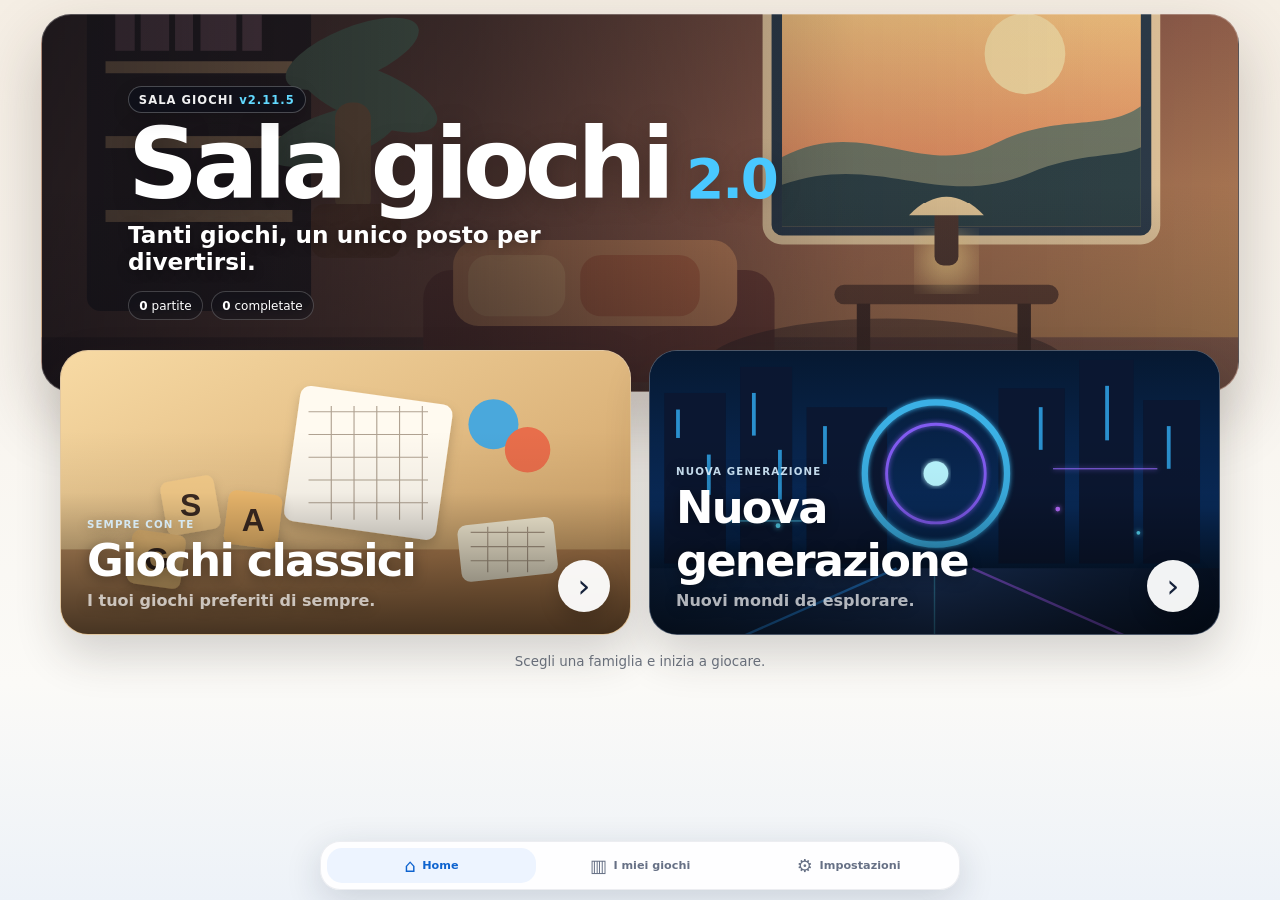
==== commit 338504a5: "Add files via upload" ====
--- a/app/index.html
+++ b/app/index.html
@@ -5,11 +5,11 @@
   <meta name="viewport" content="width=device-width,initial-scale=1,viewport-fit=cover" />
   <meta name="theme-color" content="#18233b" />
   <title>Sala Giochi 2.0</title>
-  <link rel="manifest" href="manifest.webmanifest?v=2.11.4" />
-  <link rel="icon" href="../icon.svg" type="image/svg+xml" />
+  <link rel="manifest" href="manifest.webmanifest?v=2.11.5" />
+  <link rel="icon" href="../icon.svg" type="image/png" />
   <link rel="stylesheet" href="../styles.css" />
   <link rel="stylesheet" href="../nextgen.css?v=2.10.2" />
-  <link rel="stylesheet" href="../nomi-cose-citta.css?v=2.11.4" />
+  <link rel="stylesheet" href="../nomi-cose-citta.css?v=2.11.5" />
 </head>
 <body>
   <header class="topbar">
@@ -63,6 +63,6 @@
   <div id="toast" class="toast" role="status" aria-live="polite"></div>
   <script src="../app.js"></script>
   <script src="../nextgen.js?v=2.10.2"></script>
-  <script src="../nomi-cose-citta.js?v=2.11.4"></script>
+  <script src="../nomi-cose-citta.js?v=2.11.5"></script>
 </body>
 </html>
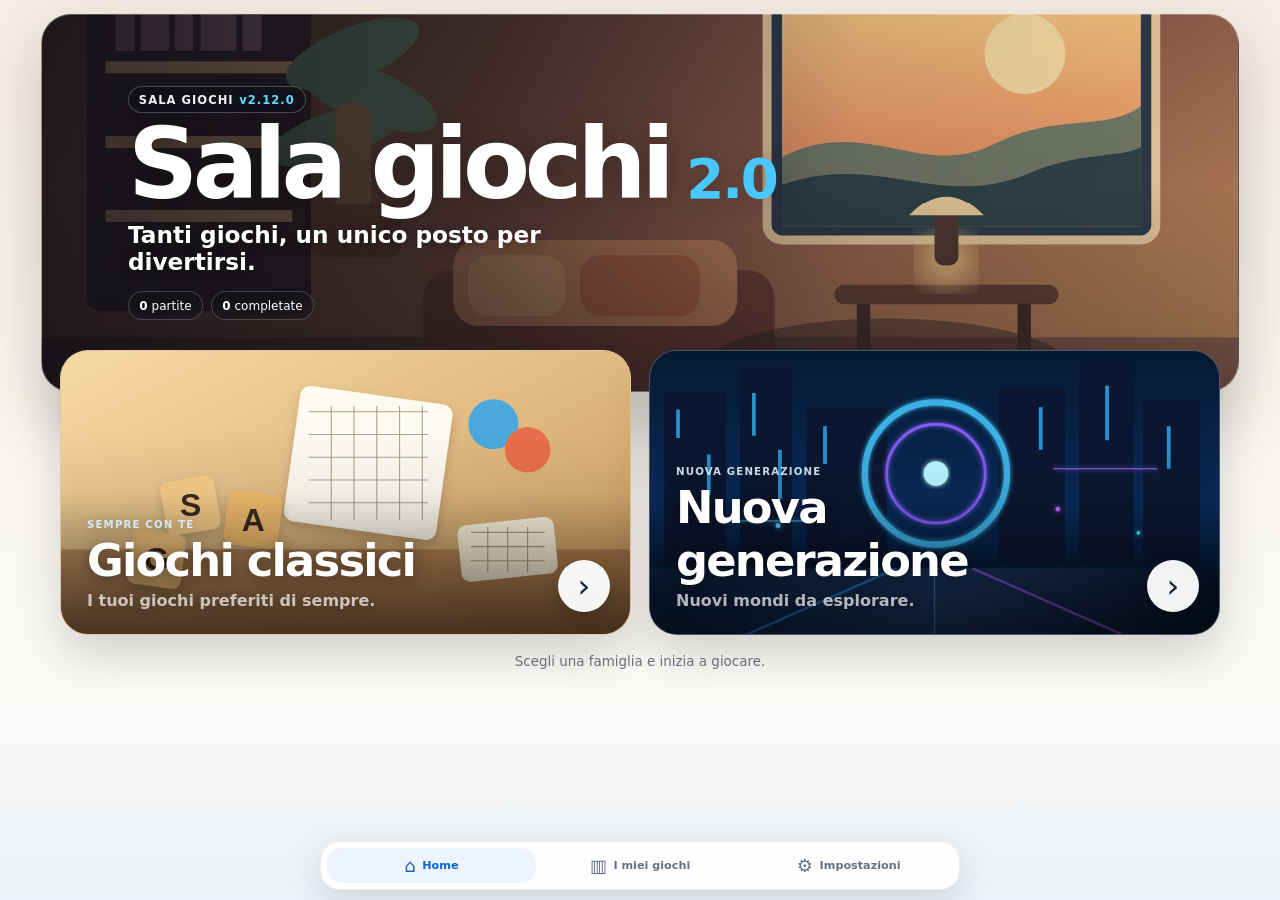
==== commit 4285ca6b: "Add files via upload" ====
--- a/app/index.html
+++ b/app/index.html
@@ -5,11 +5,12 @@
   <meta name="viewport" content="width=device-width,initial-scale=1,viewport-fit=cover" />
   <meta name="theme-color" content="#18233b" />
   <title>Sala Giochi 2.0</title>
-  <link rel="manifest" href="manifest.webmanifest?v=2.11.5" />
+  <link rel="manifest" href="manifest.webmanifest?v=2.12.0" />
   <link rel="icon" href="../icon.svg" type="image/png" />
   <link rel="stylesheet" href="../styles.css" />
   <link rel="stylesheet" href="../nextgen.css?v=2.10.2" />
   <link rel="stylesheet" href="../nomi-cose-citta.css?v=2.11.5" />
+  <link rel="stylesheet" href="../rebus.css?v=2.12.0" />
 </head>
 <body>
   <header class="topbar">
@@ -64,5 +65,6 @@
   <script src="../app.js"></script>
   <script src="../nextgen.js?v=2.10.2"></script>
   <script src="../nomi-cose-citta.js?v=2.11.5"></script>
+  <script src="../rebus.js?v=2.12.0"></script>
 </body>
 </html>
--- a/rebus.css
+++ b/rebus.css
@@ -0,0 +1,60 @@
+/* Sala Giochi — Rebus v2.12.0 */
+.game-rebus{max-width:1180px}
+.rebus-layout{display:grid;gap:16px;align-items:start}
+.rebus-paper{position:relative;overflow:hidden;background:#f7f0df;color:#171717;border:1px solid #cbbf9f;border-radius:18px;padding:18px;box-shadow:0 14px 36px rgba(0,0,0,.22),inset 0 0 0 5px rgba(255,255,255,.35)}
+.rebus-paper:before{content:"";position:absolute;inset:0;pointer-events:none;opacity:.22;background-image:repeating-linear-gradient(0deg,transparent 0 4px,rgba(92,75,44,.045) 4px 5px)}
+.rebus-paper-head{position:relative;display:flex;justify-content:space-between;align-items:flex-start;gap:14px}
+.rebus-kicker{display:inline-block;font:900 .7rem/1 ui-monospace,monospace;letter-spacing:.2em;border:2px solid #111;padding:5px 8px;margin-bottom:6px}
+.rebus-paper h2{margin:0;font:800 clamp(1.2rem,2vw,1.65rem)/1.1 Georgia,serif}
+.rebus-enum{white-space:nowrap;border:2px solid #111;padding:8px 11px;font:800 .95rem/1 ui-monospace,monospace;background:#fffdf6}
+.rebus-rule{position:relative;height:3px;background:#171717;margin:15px 0 12px}
+.rebus-strip{position:relative;display:flex;align-items:stretch;justify-content:center;gap:10px;min-height:250px;overflow-x:auto;padding:8px 4px 12px;scrollbar-width:thin}
+.rebus-token{flex:0 0 auto;position:relative;display:grid;place-items:center}
+.rebus-figure{width:min(230px,38vw);min-width:170px;border-right:1px dashed #a99f85;padding:5px 13px 28px}
+.rebus-figure:last-child{border-right:0}
+.rebus-art{width:100%;height:190px;display:grid;place-items:center}
+.rebus-art svg{width:100%;height:100%;max-width:195px;color:#141414;filter:drop-shadow(0 1px 0 rgba(255,255,255,.8))}
+.rebus-op{position:absolute;right:9px;top:7px;border:2px solid #111;background:#fffdf6;padding:5px 8px;font:900 .8rem/1 ui-monospace,monospace;transform:rotate(-1deg)}
+.rebus-fig-name{position:absolute;left:50%;bottom:4px;transform:translateX(-50%);padding:3px 8px;border-radius:2px;background:#171717;color:#fff;font:900 .72rem/1.2 ui-monospace,monospace;letter-spacing:.08em}
+.rebus-word{min-width:110px;align-self:center;padding:20px 10px}
+.rebus-word span{font:900 clamp(1.1rem,2.2vw,1.55rem)/1 ui-monospace,monospace;letter-spacing:.08em;border-bottom:3px solid #171717;padding:7px 4px}
+.rebus-caption{position:relative;border-top:1px solid #b9ad91;padding-top:8px;text-align:center;font:italic .76rem/1.4 Georgia,serif;color:#625a49}
+.rebus-console{display:grid;gap:11px;border-radius:20px;padding:16px;background:linear-gradient(145deg,rgba(255,255,255,.10),rgba(255,255,255,.045));border:1px solid rgba(255,255,255,.12)}
+.rebus-score{display:flex;align-items:center;justify-content:space-between;gap:12px;color:#dbe5f6}.rebus-score span{font-size:.78rem;font-weight:750}.rebus-score strong{font-size:1.45rem;color:var(--p-a3)}
+.rebus-answer-label{font-size:.78rem;font-weight:850;color:#e8eef9}
+.rebus-answer{width:100%;border:1px solid rgba(255,255,255,.18);background:#fff;color:#182033;border-radius:14px;padding:14px 15px;font-size:1.05rem;font-weight:800;letter-spacing:.02em;outline:none;text-transform:uppercase}
+.rebus-answer:focus{box-shadow:0 0 0 3px color-mix(in srgb,var(--p-a2) 30%,transparent);border-color:var(--p-a2)}
+.rebus-actions{display:grid;grid-template-columns:1fr 1fr;gap:8px}.rebus-actions .primary{grid-column:1/-1}
+.rebus-feedback{min-height:64px;padding:12px 13px;border-radius:14px;background:rgba(255,255,255,.06);border:1px solid rgba(255,255,255,.08);color:#d7e2f3;line-height:1.45}
+.rebus-feedback.wrong{background:rgba(255,94,91,.11);border-color:rgba(255,94,91,.25)}
+.rebus-feedback.hint{background:rgba(255,209,102,.10);border-color:rgba(255,209,102,.22)}
+.rebus-feedback.ok{background:rgba(75,220,142,.12);border-color:rgba(75,220,142,.28)}
+.rebus-feedback.revealed{background:rgba(255,255,255,.08)}
+.rebus-solution-title{font-size:.72rem;text-transform:uppercase;letter-spacing:.1em;font-weight:900;color:var(--p-a3)}
+.rebus-solution{font-size:1.28rem;font-weight:950;color:#fff;margin:4px 0 8px}
+.rebus-reading{font-size:.84rem;color:#d8e2f2}
+.rebus-reveal{border:0;background:transparent;color:#aebbd0;text-decoration:underline;padding:5px;font-size:.76rem}
+.rebus-reveal:disabled,.rebus-actions button:disabled{opacity:.45}
+.art-rebus .sg2-classic-icon{font-family:Georgia,serif}
+
+@media(min-width:800px){
+  .rebus-layout{grid-template-columns:minmax(0,1.75fr) minmax(280px,.75fr)}
+  .rebus-console{position:sticky;top:12px}
+  .rebus-paper{padding:22px}
+  .rebus-strip{min-height:310px}
+  .rebus-art{height:235px}
+  .rebus-figure{min-width:205px;width:min(250px,24vw)}
+}
+@media(min-width:1100px){
+  .rebus-paper{padding:25px}
+  .rebus-strip{gap:14px}
+  .rebus-figure{min-width:220px}
+}
+@media(max-width:799px){
+  .rebus-paper{border-radius:16px;padding:14px 10px}
+  .rebus-paper-head{padding:0 4px}
+  .rebus-strip{justify-content:flex-start;min-height:225px}
+  .rebus-figure{width:185px;min-width:185px}
+  .rebus-art{height:165px}
+  .rebus-word{min-width:90px}
+}
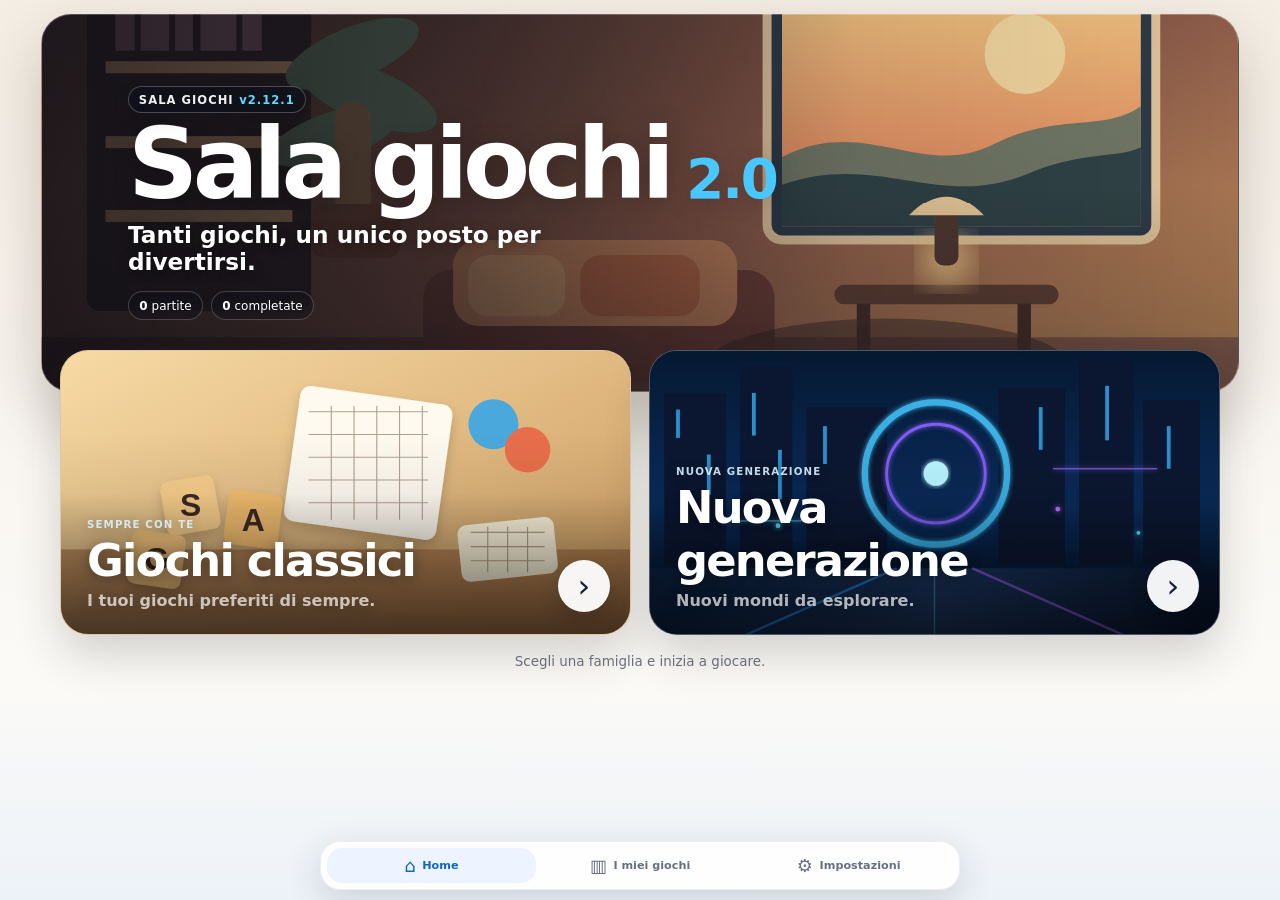
==== commit a313924c: "Add files via upload" ====
--- a/app/index.html
+++ b/app/index.html
@@ -5,12 +5,12 @@
   <meta name="viewport" content="width=device-width,initial-scale=1,viewport-fit=cover" />
   <meta name="theme-color" content="#18233b" />
   <title>Sala Giochi 2.0</title>
-  <link rel="manifest" href="manifest.webmanifest?v=2.12.0" />
+  <link rel="manifest" href="manifest.webmanifest?v=2.12.1" />
   <link rel="icon" href="../icon.svg" type="image/png" />
   <link rel="stylesheet" href="../styles.css" />
   <link rel="stylesheet" href="../nextgen.css?v=2.10.2" />
   <link rel="stylesheet" href="../nomi-cose-citta.css?v=2.11.5" />
-  <link rel="stylesheet" href="../rebus.css?v=2.12.0" />
+  <link rel="stylesheet" href="../rebus.css?v=2.12.1" />
 </head>
 <body>
   <header class="topbar">
@@ -65,6 +65,6 @@
   <script src="../app.js"></script>
   <script src="../nextgen.js?v=2.10.2"></script>
   <script src="../nomi-cose-citta.js?v=2.11.5"></script>
-  <script src="../rebus.js?v=2.12.0"></script>
+  <script src="../rebus.js?v=2.12.1"></script>
 </body>
 </html>
--- a/rebus.css
+++ b/rebus.css
@@ -1,60 +1,38 @@
-/* Sala Giochi — Rebus v2.12.0 */
-.game-rebus{max-width:1180px}
-.rebus-layout{display:grid;gap:16px;align-items:start}
-.rebus-paper{position:relative;overflow:hidden;background:#f7f0df;color:#171717;border:1px solid #cbbf9f;border-radius:18px;padding:18px;box-shadow:0 14px 36px rgba(0,0,0,.22),inset 0 0 0 5px rgba(255,255,255,.35)}
-.rebus-paper:before{content:"";position:absolute;inset:0;pointer-events:none;opacity:.22;background-image:repeating-linear-gradient(0deg,transparent 0 4px,rgba(92,75,44,.045) 4px 5px)}
-.rebus-paper-head{position:relative;display:flex;justify-content:space-between;align-items:flex-start;gap:14px}
-.rebus-kicker{display:inline-block;font:900 .7rem/1 ui-monospace,monospace;letter-spacing:.2em;border:2px solid #111;padding:5px 8px;margin-bottom:6px}
-.rebus-paper h2{margin:0;font:800 clamp(1.2rem,2vw,1.65rem)/1.1 Georgia,serif}
-.rebus-enum{white-space:nowrap;border:2px solid #111;padding:8px 11px;font:800 .95rem/1 ui-monospace,monospace;background:#fffdf6}
-.rebus-rule{position:relative;height:3px;background:#171717;margin:15px 0 12px}
-.rebus-strip{position:relative;display:flex;align-items:stretch;justify-content:center;gap:10px;min-height:250px;overflow-x:auto;padding:8px 4px 12px;scrollbar-width:thin}
-.rebus-token{flex:0 0 auto;position:relative;display:grid;place-items:center}
-.rebus-figure{width:min(230px,38vw);min-width:170px;border-right:1px dashed #a99f85;padding:5px 13px 28px}
-.rebus-figure:last-child{border-right:0}
-.rebus-art{width:100%;height:190px;display:grid;place-items:center}
-.rebus-art svg{width:100%;height:100%;max-width:195px;color:#141414;filter:drop-shadow(0 1px 0 rgba(255,255,255,.8))}
-.rebus-op{position:absolute;right:9px;top:7px;border:2px solid #111;background:#fffdf6;padding:5px 8px;font:900 .8rem/1 ui-monospace,monospace;transform:rotate(-1deg)}
-.rebus-fig-name{position:absolute;left:50%;bottom:4px;transform:translateX(-50%);padding:3px 8px;border-radius:2px;background:#171717;color:#fff;font:900 .72rem/1.2 ui-monospace,monospace;letter-spacing:.08em}
-.rebus-word{min-width:110px;align-self:center;padding:20px 10px}
-.rebus-word span{font:900 clamp(1.1rem,2.2vw,1.55rem)/1 ui-monospace,monospace;letter-spacing:.08em;border-bottom:3px solid #171717;padding:7px 4px}
-.rebus-caption{position:relative;border-top:1px solid #b9ad91;padding-top:8px;text-align:center;font:italic .76rem/1.4 Georgia,serif;color:#625a49}
-.rebus-console{display:grid;gap:11px;border-radius:20px;padding:16px;background:linear-gradient(145deg,rgba(255,255,255,.10),rgba(255,255,255,.045));border:1px solid rgba(255,255,255,.12)}
-.rebus-score{display:flex;align-items:center;justify-content:space-between;gap:12px;color:#dbe5f6}.rebus-score span{font-size:.78rem;font-weight:750}.rebus-score strong{font-size:1.45rem;color:var(--p-a3)}
-.rebus-answer-label{font-size:.78rem;font-weight:850;color:#e8eef9}
-.rebus-answer{width:100%;border:1px solid rgba(255,255,255,.18);background:#fff;color:#182033;border-radius:14px;padding:14px 15px;font-size:1.05rem;font-weight:800;letter-spacing:.02em;outline:none;text-transform:uppercase}
-.rebus-answer:focus{box-shadow:0 0 0 3px color-mix(in srgb,var(--p-a2) 30%,transparent);border-color:var(--p-a2)}
-.rebus-actions{display:grid;grid-template-columns:1fr 1fr;gap:8px}.rebus-actions .primary{grid-column:1/-1}
-.rebus-feedback{min-height:64px;padding:12px 13px;border-radius:14px;background:rgba(255,255,255,.06);border:1px solid rgba(255,255,255,.08);color:#d7e2f3;line-height:1.45}
-.rebus-feedback.wrong{background:rgba(255,94,91,.11);border-color:rgba(255,94,91,.25)}
-.rebus-feedback.hint{background:rgba(255,209,102,.10);border-color:rgba(255,209,102,.22)}
-.rebus-feedback.ok{background:rgba(75,220,142,.12);border-color:rgba(75,220,142,.28)}
-.rebus-feedback.revealed{background:rgba(255,255,255,.08)}
-.rebus-solution-title{font-size:.72rem;text-transform:uppercase;letter-spacing:.1em;font-weight:900;color:var(--p-a3)}
-.rebus-solution{font-size:1.28rem;font-weight:950;color:#fff;margin:4px 0 8px}
-.rebus-reading{font-size:.84rem;color:#d8e2f2}
-.rebus-reveal{border:0;background:transparent;color:#aebbd0;text-decoration:underline;padding:5px;font-size:.76rem}
-.rebus-reveal:disabled,.rebus-actions button:disabled{opacity:.45}
+
+/* Sala Giochi 2.0 — Rebus Atelier v2.12.1 */
+.game-rebus{max-width:1280px}
+.rebus-atelier{display:grid;gap:16px;align-items:start}
+.atelier-board-card,.atelier-panel{background:linear-gradient(180deg,rgba(255,255,255,.1),rgba(255,255,255,.05));border:1px solid rgba(255,255,255,.12);border-radius:22px;padding:16px;box-shadow:0 18px 40px rgba(0,0,0,.18)}
+.atelier-board-head{display:flex;justify-content:space-between;gap:16px;align-items:flex-start;margin-bottom:12px}
+.atelier-kicker{display:inline-block;padding:6px 10px;border-radius:999px;background:rgba(240,194,83,.14);color:var(--p-a3);font-size:.72rem;font-weight:900;letter-spacing:.12em;text-transform:uppercase;margin-bottom:8px}
+.atelier-board-head h2{margin:0 0 4px;font-size:clamp(1.15rem,2vw,1.6rem);line-height:1.1}
+.atelier-board-head p{margin:0;color:#cfd9ea;font-size:.92rem;line-height:1.4}
+.atelier-schema{white-space:nowrap;border-radius:14px;padding:10px 12px;background:rgba(255,255,255,.08);font-weight:900;color:#fff;letter-spacing:.06em}
+.atelier-board-button{position:relative;display:block;width:100%;padding:0;border:0;background:transparent;border-radius:18px;overflow:hidden;cursor:zoom-in}
+.atelier-board-button img{display:block;width:100%;height:auto;border-radius:18px;background:#fff}
+.atelier-zoom-chip{position:absolute;right:12px;bottom:12px;padding:8px 12px;border-radius:999px;background:rgba(10,12,18,.72);backdrop-filter:blur(8px);color:#fff;font-size:.78rem;font-weight:800}
+.atelier-panel h3{margin:0 0 10px;font-size:1.1rem}
+.atelier-note{margin:0 0 12px;color:#d8e2f0;line-height:1.45}
+.atelier-panel label{display:block;margin-bottom:8px;color:#e7eef9;font-size:.82rem;font-weight:850}
+.atelier-answer{width:100%;padding:14px 15px;border-radius:14px;border:1px solid rgba(255,255,255,.16);background:#fff;color:#142034;font-size:1rem;font-weight:700;outline:none}
+.atelier-answer:focus{border-color:var(--p-a2);box-shadow:0 0 0 3px color-mix(in srgb,var(--p-a2) 28%,transparent)}
+.atelier-actions{display:grid;grid-template-columns:1fr 1fr;gap:8px;margin-top:12px}
+.atelier-actions .primary{grid-column:1/-1}
+.atelier-feedback{margin-top:12px;padding:13px 14px;border-radius:14px;border:1px solid rgba(255,255,255,.1);background:rgba(255,255,255,.05);color:#d8e2f1;min-height:84px;line-height:1.48}
+.atelier-reading{background:rgba(83,160,255,.10);border-color:rgba(83,160,255,.24)}
+.atelier-solution{background:rgba(240,194,83,.10);border-color:rgba(240,194,83,.22)}
+.atelier-zoom-dialog{padding:0;border:0;background:transparent;max-width:min(95vw,1300px);width:95vw}
+.atelier-zoom-dialog::backdrop{background:rgba(0,0,0,.75);backdrop-filter:blur(3px)}
+.atelier-zoom-wrap{position:relative;padding:20px;border-radius:22px;background:#0f1727}
+.atelier-zoom-wrap img{display:block;width:100%;height:auto;border-radius:16px;background:#fff}
+.atelier-zoom-close{position:absolute;top:10px;right:10px;width:40px;height:40px;border-radius:999px;border:0;background:rgba(15,23,39,.85);color:#fff;font-size:1.6rem;line-height:1;cursor:pointer}
 .art-rebus .sg2-classic-icon{font-family:Georgia,serif}
-
-@media(min-width:800px){
-  .rebus-layout{grid-template-columns:minmax(0,1.75fr) minmax(280px,.75fr)}
-  .rebus-console{position:sticky;top:12px}
-  .rebus-paper{padding:22px}
-  .rebus-strip{min-height:310px}
-  .rebus-art{height:235px}
-  .rebus-figure{min-width:205px;width:min(250px,24vw)}
+@media (min-width:900px){
+  .rebus-atelier{grid-template-columns:minmax(0,1.75fr) minmax(320px,.8fr)}
+  .atelier-panel{position:sticky;top:12px}
 }
-@media(min-width:1100px){
-  .rebus-paper{padding:25px}
-  .rebus-strip{gap:14px}
-  .rebus-figure{min-width:220px}
+@media (max-width:899px){
+  .atelier-board-card,.atelier-panel{padding:14px}
+  .atelier-board-head{flex-direction:column}
+  .atelier-schema{align-self:flex-start}
 }
-@media(max-width:799px){
-  .rebus-paper{border-radius:16px;padding:14px 10px}
-  .rebus-paper-head{padding:0 4px}
-  .rebus-strip{justify-content:flex-start;min-height:225px}
-  .rebus-figure{width:185px;min-width:185px}
-  .rebus-art{height:165px}
-  .rebus-word{min-width:90px}
-}
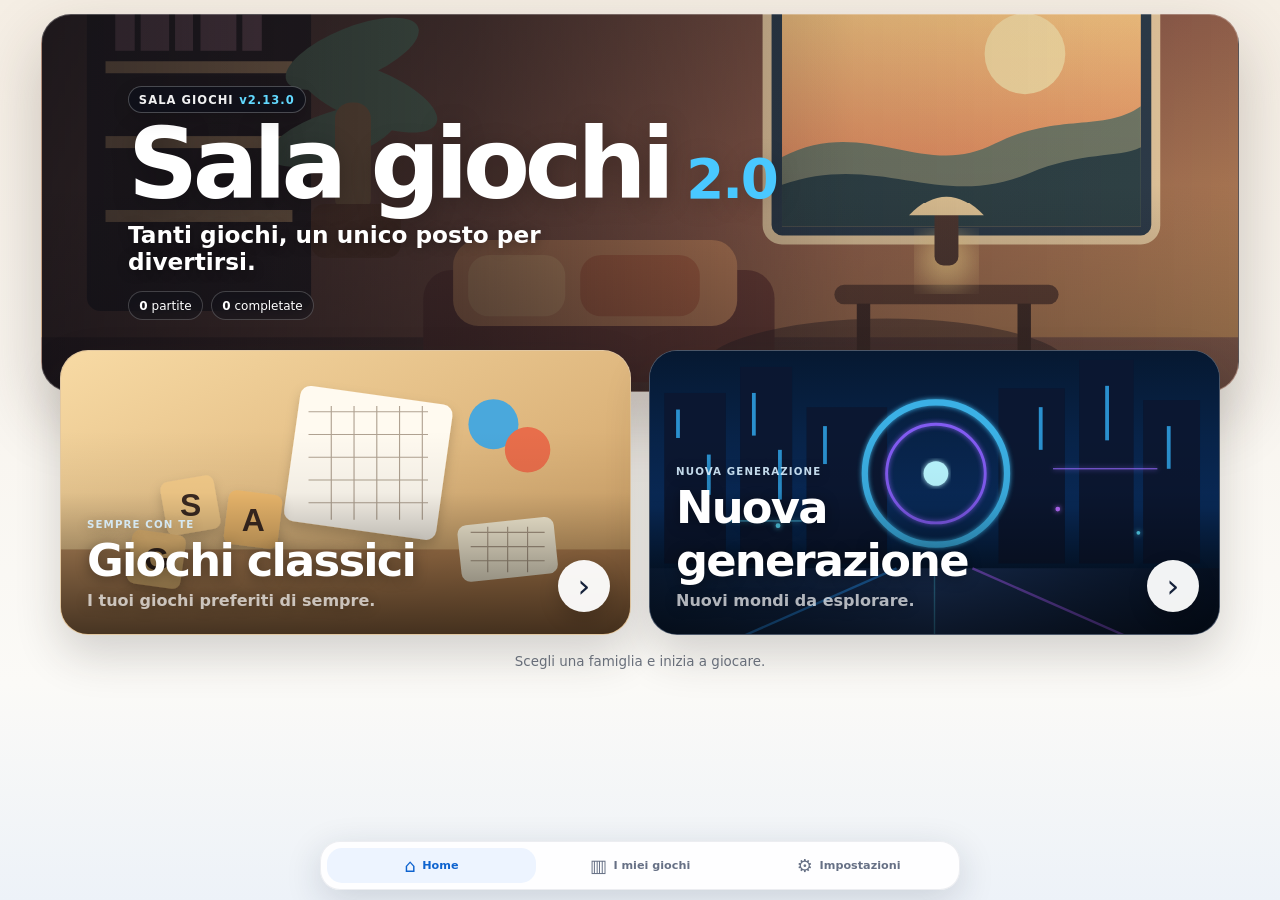
==== commit 5dd5c292: "Add files via upload" ====
--- a/app/index.html
+++ b/app/index.html
@@ -5,12 +5,12 @@
   <meta name="viewport" content="width=device-width,initial-scale=1,viewport-fit=cover" />
   <meta name="theme-color" content="#18233b" />
   <title>Sala Giochi 2.0</title>
-  <link rel="manifest" href="manifest.webmanifest?v=2.12.1" />
+  <link rel="manifest" href="manifest.webmanifest?v=2.13.0" />
   <link rel="icon" href="../icon.svg" type="image/png" />
   <link rel="stylesheet" href="../styles.css" />
   <link rel="stylesheet" href="../nextgen.css?v=2.10.2" />
   <link rel="stylesheet" href="../nomi-cose-citta.css?v=2.11.5" />
-  <link rel="stylesheet" href="../rebus.css?v=2.12.1" />
+  <link rel="stylesheet" href="../rebus.css?v=2.13.0" />
 </head>
 <body>
   <header class="topbar">
@@ -65,6 +65,6 @@
   <script src="../app.js"></script>
   <script src="../nextgen.js?v=2.10.2"></script>
   <script src="../nomi-cose-citta.js?v=2.11.5"></script>
-  <script src="../rebus.js?v=2.12.1"></script>
+  <script src="../rebus.js?v=2.13.0"></script>
 </body>
 </html>
--- a/rebus.css
+++ b/rebus.css
@@ -1,38 +1,16 @@
-
-/* Sala Giochi 2.0 — Rebus Atelier v2.12.1 */
-.game-rebus{max-width:1280px}
-.rebus-atelier{display:grid;gap:16px;align-items:start}
-.atelier-board-card,.atelier-panel{background:linear-gradient(180deg,rgba(255,255,255,.1),rgba(255,255,255,.05));border:1px solid rgba(255,255,255,.12);border-radius:22px;padding:16px;box-shadow:0 18px 40px rgba(0,0,0,.18)}
-.atelier-board-head{display:flex;justify-content:space-between;gap:16px;align-items:flex-start;margin-bottom:12px}
-.atelier-kicker{display:inline-block;padding:6px 10px;border-radius:999px;background:rgba(240,194,83,.14);color:var(--p-a3);font-size:.72rem;font-weight:900;letter-spacing:.12em;text-transform:uppercase;margin-bottom:8px}
-.atelier-board-head h2{margin:0 0 4px;font-size:clamp(1.15rem,2vw,1.6rem);line-height:1.1}
-.atelier-board-head p{margin:0;color:#cfd9ea;font-size:.92rem;line-height:1.4}
-.atelier-schema{white-space:nowrap;border-radius:14px;padding:10px 12px;background:rgba(255,255,255,.08);font-weight:900;color:#fff;letter-spacing:.06em}
-.atelier-board-button{position:relative;display:block;width:100%;padding:0;border:0;background:transparent;border-radius:18px;overflow:hidden;cursor:zoom-in}
-.atelier-board-button img{display:block;width:100%;height:auto;border-radius:18px;background:#fff}
-.atelier-zoom-chip{position:absolute;right:12px;bottom:12px;padding:8px 12px;border-radius:999px;background:rgba(10,12,18,.72);backdrop-filter:blur(8px);color:#fff;font-size:.78rem;font-weight:800}
-.atelier-panel h3{margin:0 0 10px;font-size:1.1rem}
-.atelier-note{margin:0 0 12px;color:#d8e2f0;line-height:1.45}
-.atelier-panel label{display:block;margin-bottom:8px;color:#e7eef9;font-size:.82rem;font-weight:850}
-.atelier-answer{width:100%;padding:14px 15px;border-radius:14px;border:1px solid rgba(255,255,255,.16);background:#fff;color:#142034;font-size:1rem;font-weight:700;outline:none}
-.atelier-answer:focus{border-color:var(--p-a2);box-shadow:0 0 0 3px color-mix(in srgb,var(--p-a2) 28%,transparent)}
-.atelier-actions{display:grid;grid-template-columns:1fr 1fr;gap:8px;margin-top:12px}
-.atelier-actions .primary{grid-column:1/-1}
-.atelier-feedback{margin-top:12px;padding:13px 14px;border-radius:14px;border:1px solid rgba(255,255,255,.1);background:rgba(255,255,255,.05);color:#d8e2f1;min-height:84px;line-height:1.48}
-.atelier-reading{background:rgba(83,160,255,.10);border-color:rgba(83,160,255,.24)}
-.atelier-solution{background:rgba(240,194,83,.10);border-color:rgba(240,194,83,.22)}
-.atelier-zoom-dialog{padding:0;border:0;background:transparent;max-width:min(95vw,1300px);width:95vw}
-.atelier-zoom-dialog::backdrop{background:rgba(0,0,0,.75);backdrop-filter:blur(3px)}
-.atelier-zoom-wrap{position:relative;padding:20px;border-radius:22px;background:#0f1727}
-.atelier-zoom-wrap img{display:block;width:100%;height:auto;border-radius:16px;background:#fff}
-.atelier-zoom-close{position:absolute;top:10px;right:10px;width:40px;height:40px;border-radius:999px;border:0;background:rgba(15,23,39,.85);color:#fff;font-size:1.6rem;line-height:1;cursor:pointer}
+/* Sala Giochi — Rebus v2.13.0 */
+.game-rebus{max-width:1320px}
+.rebus-game{display:grid;gap:16px;align-items:start}
+.rebus-stage,.rebus-play-panel{border-radius:22px;border:1px solid rgba(255,255,255,.12);background:linear-gradient(180deg,rgba(255,255,255,.095),rgba(255,255,255,.04));box-shadow:0 18px 42px rgba(0,0,0,.18)}
+.rebus-stage{padding:16px}.rebus-play-panel{padding:16px;display:grid;gap:11px}
+.rebus-stage-head{display:flex;align-items:flex-start;justify-content:space-between;gap:14px;margin-bottom:12px}.rebus-stage-head h2{margin:3px 0 0;font-size:clamp(1.2rem,2.1vw,1.65rem)}
+.rebus-series{display:inline-block;font-size:.68rem;font-weight:900;letter-spacing:.12em;color:var(--p-a3)}.rebus-schema{white-space:nowrap;border-radius:13px;padding:9px 12px;background:rgba(255,255,255,.08);font-weight:900;color:#fff;letter-spacing:.06em}
+.rebus-board{position:relative;display:block;width:100%;padding:0;border:0;border-radius:18px;overflow:hidden;background:#f7f1e5;cursor:zoom-in;box-shadow:0 10px 24px rgba(0,0,0,.18)}.rebus-board img{display:block;width:100%;height:auto}.rebus-board>span{position:absolute;right:10px;bottom:10px;border-radius:999px;padding:7px 10px;background:rgba(12,16,24,.76);color:#fff;font-size:.74rem;font-weight:800;backdrop-filter:blur(6px)}
+.rebus-score-row{display:grid;grid-template-columns:1fr auto;gap:2px 12px;align-items:center}.rebus-score-row span{color:#d8e2f2;font-size:.8rem;font-weight:800}.rebus-score-row strong{font-size:1.7rem;color:var(--p-a3)}.rebus-score-row small{grid-column:1/-1;color:#aebbd0}.rebus-play-panel label{font-size:.78rem;font-weight:850;color:#e8eef9}.rebus-answer{width:100%;border-radius:14px;border:1px solid rgba(255,255,255,.16);background:#fff;color:#172033;padding:14px 15px;font-size:1rem;font-weight:800;outline:none;text-transform:uppercase}.rebus-answer:focus{border-color:var(--p-a2);box-shadow:0 0 0 3px color-mix(in srgb,var(--p-a2) 28%,transparent)}
+.rebus-help-grid{display:grid;grid-template-columns:1fr 1fr;gap:8px}.rebus-feedback{min-height:96px;border-radius:14px;border:1px solid rgba(255,255,255,.09);background:rgba(255,255,255,.055);padding:13px 14px;color:#dbe5f4;line-height:1.5}.rebus-feedback.wrong{background:rgba(255,90,90,.10);border-color:rgba(255,90,90,.25)}.rebus-feedback.hint{background:rgba(255,211,96,.09);border-color:rgba(255,211,96,.22)}.rebus-feedback.reading{background:rgba(87,174,255,.10);border-color:rgba(87,174,255,.22)}.rebus-feedback.ok{background:rgba(82,220,145,.10);border-color:rgba(82,220,145,.25)}.rebus-feedback.solution{background:rgba(255,255,255,.08)}.rebus-feedback>strong{display:block;font-size:1.25rem;color:#fff;margin:5px 0}.rebus-feedback>span{display:block;color:#c5d2e4}.rebus-finish-actions{display:flex;gap:8px;flex-wrap:wrap;margin-top:12px}.rebus-finish-actions button{flex:1 1 150px}
+.rebus-zoom{padding:0;border:0;background:transparent;max-width:min(96vw,1500px);width:96vw}.rebus-zoom::backdrop{background:rgba(0,0,0,.82);backdrop-filter:blur(3px)}.rebus-zoom>div{position:relative;border-radius:20px;padding:16px;background:#0d1422}.rebus-zoom img{display:block;width:100%;height:auto;border-radius:14px}.rebus-zoom button{position:absolute;z-index:2;right:8px;top:8px;width:42px;height:42px;border-radius:50%;border:0;background:rgba(13,20,34,.9);color:#fff;font-size:1.6rem;line-height:1}
+.rebus-series-result{text-align:center;padding:18px 6px}.rebus-series-result h2{margin:8px 0}.rebus-result-grid{display:grid;grid-template-columns:repeat(3,1fr);gap:8px;margin:18px auto;max-width:700px}.rebus-result-grid>div{display:grid;grid-template-columns:auto 1fr auto;gap:8px;align-items:center;text-align:left;border-radius:14px;padding:10px;background:rgba(255,255,255,.06)}.rebus-result-grid span{width:28px;height:28px;border-radius:50%;display:grid;place-items:center;background:rgba(255,255,255,.08);font-weight:900}.rebus-result-grid b{font-size:.86rem}.rebus-result-grid strong{color:var(--p-a3)}
 .art-rebus .sg2-classic-icon{font-family:Georgia,serif}
-@media (min-width:900px){
-  .rebus-atelier{grid-template-columns:minmax(0,1.75fr) minmax(320px,.8fr)}
-  .atelier-panel{position:sticky;top:12px}
-}
-@media (max-width:899px){
-  .atelier-board-card,.atelier-panel{padding:14px}
-  .atelier-board-head{flex-direction:column}
-  .atelier-schema{align-self:flex-start}
-}
+@media(min-width:850px){.rebus-game{grid-template-columns:minmax(0,1.8fr) minmax(310px,.7fr)}.rebus-play-panel{position:sticky;top:12px}.rebus-stage{padding:18px}.rebus-board img{max-height:68vh;object-fit:contain;background:#f7f1e5}}
+@media(max-width:849px){.rebus-stage,.rebus-play-panel{padding:13px}.rebus-stage-head{flex-direction:column}.rebus-schema{align-self:flex-start}.rebus-help-grid{grid-template-columns:1fr 1fr}.rebus-board>span{font-size:.68rem}}
+@media(max-width:520px){.rebus-help-grid{grid-template-columns:1fr}.rebus-result-grid{grid-template-columns:1fr}}
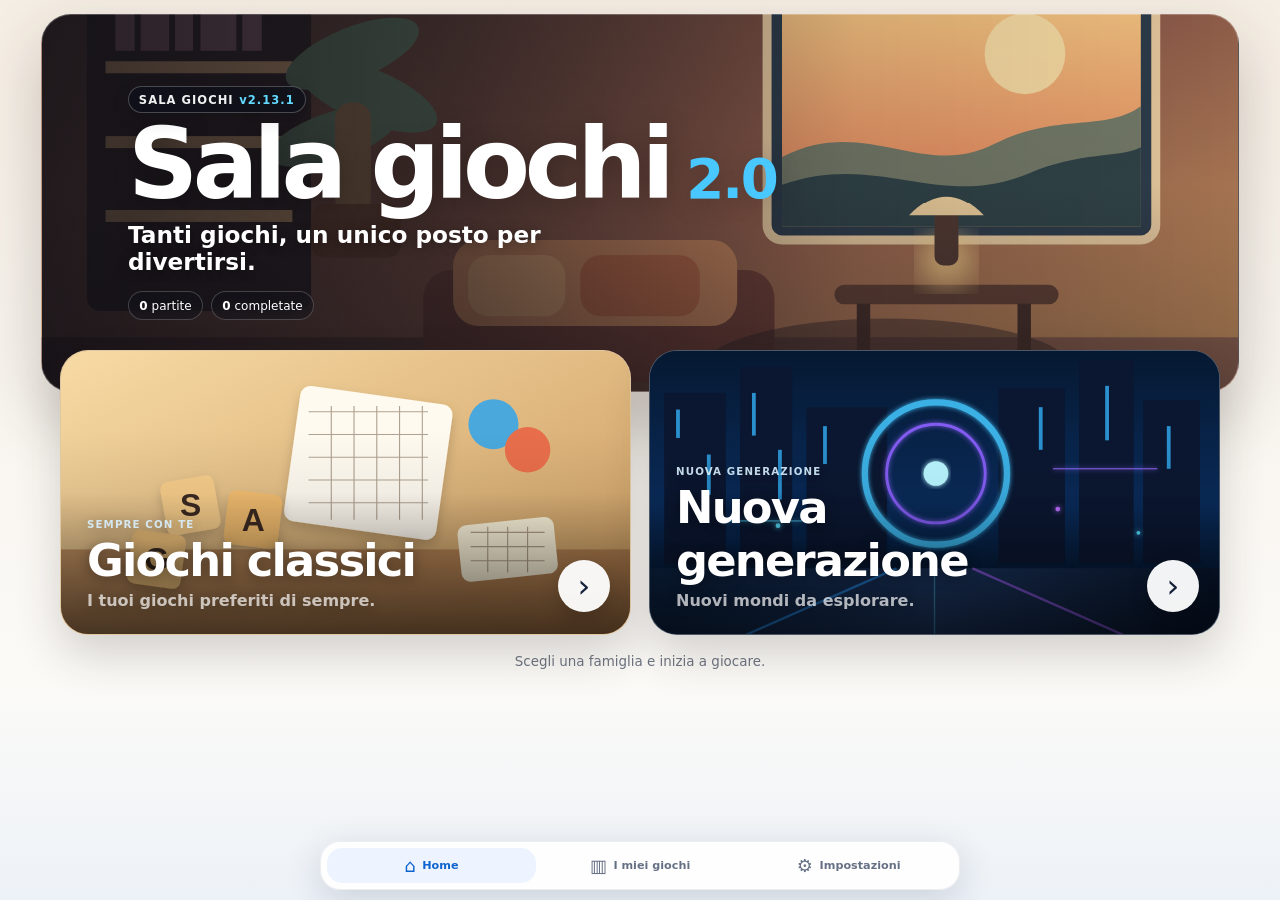
==== commit cac0df7b: "Add files via upload" ====
--- a/app/index.html
+++ b/app/index.html
@@ -5,12 +5,12 @@
   <meta name="viewport" content="width=device-width,initial-scale=1,viewport-fit=cover" />
   <meta name="theme-color" content="#18233b" />
   <title>Sala Giochi 2.0</title>
-  <link rel="manifest" href="manifest.webmanifest?v=2.13.0" />
+  <link rel="manifest" href="manifest.webmanifest?v=2.13.1" />
   <link rel="icon" href="../icon.svg" type="image/png" />
   <link rel="stylesheet" href="../styles.css" />
   <link rel="stylesheet" href="../nextgen.css?v=2.10.2" />
   <link rel="stylesheet" href="../nomi-cose-citta.css?v=2.11.5" />
-  <link rel="stylesheet" href="../rebus.css?v=2.13.0" />
+  <link rel="stylesheet" href="../rebus.css?v=2.13.1" />
 </head>
 <body>
   <header class="topbar">
@@ -65,6 +65,6 @@
   <script src="../app.js"></script>
   <script src="../nextgen.js?v=2.10.2"></script>
   <script src="../nomi-cose-citta.js?v=2.11.5"></script>
-  <script src="../rebus.js?v=2.13.0"></script>
+  <script src="../rebus.js?v=2.13.1"></script>
 </body>
 </html>
--- a/rebus.css
+++ b/rebus.css
@@ -1,16 +1,11 @@
-/* Sala Giochi — Rebus v2.13.0 */
-.game-rebus{max-width:1320px}
-.rebus-game{display:grid;gap:16px;align-items:start}
-.rebus-stage,.rebus-play-panel{border-radius:22px;border:1px solid rgba(255,255,255,.12);background:linear-gradient(180deg,rgba(255,255,255,.095),rgba(255,255,255,.04));box-shadow:0 18px 42px rgba(0,0,0,.18)}
-.rebus-stage{padding:16px}.rebus-play-panel{padding:16px;display:grid;gap:11px}
-.rebus-stage-head{display:flex;align-items:flex-start;justify-content:space-between;gap:14px;margin-bottom:12px}.rebus-stage-head h2{margin:3px 0 0;font-size:clamp(1.2rem,2.1vw,1.65rem)}
-.rebus-series{display:inline-block;font-size:.68rem;font-weight:900;letter-spacing:.12em;color:var(--p-a3)}.rebus-schema{white-space:nowrap;border-radius:13px;padding:9px 12px;background:rgba(255,255,255,.08);font-weight:900;color:#fff;letter-spacing:.06em}
-.rebus-board{position:relative;display:block;width:100%;padding:0;border:0;border-radius:18px;overflow:hidden;background:#f7f1e5;cursor:zoom-in;box-shadow:0 10px 24px rgba(0,0,0,.18)}.rebus-board img{display:block;width:100%;height:auto}.rebus-board>span{position:absolute;right:10px;bottom:10px;border-radius:999px;padding:7px 10px;background:rgba(12,16,24,.76);color:#fff;font-size:.74rem;font-weight:800;backdrop-filter:blur(6px)}
-.rebus-score-row{display:grid;grid-template-columns:1fr auto;gap:2px 12px;align-items:center}.rebus-score-row span{color:#d8e2f2;font-size:.8rem;font-weight:800}.rebus-score-row strong{font-size:1.7rem;color:var(--p-a3)}.rebus-score-row small{grid-column:1/-1;color:#aebbd0}.rebus-play-panel label{font-size:.78rem;font-weight:850;color:#e8eef9}.rebus-answer{width:100%;border-radius:14px;border:1px solid rgba(255,255,255,.16);background:#fff;color:#172033;padding:14px 15px;font-size:1rem;font-weight:800;outline:none;text-transform:uppercase}.rebus-answer:focus{border-color:var(--p-a2);box-shadow:0 0 0 3px color-mix(in srgb,var(--p-a2) 28%,transparent)}
-.rebus-help-grid{display:grid;grid-template-columns:1fr 1fr;gap:8px}.rebus-feedback{min-height:96px;border-radius:14px;border:1px solid rgba(255,255,255,.09);background:rgba(255,255,255,.055);padding:13px 14px;color:#dbe5f4;line-height:1.5}.rebus-feedback.wrong{background:rgba(255,90,90,.10);border-color:rgba(255,90,90,.25)}.rebus-feedback.hint{background:rgba(255,211,96,.09);border-color:rgba(255,211,96,.22)}.rebus-feedback.reading{background:rgba(87,174,255,.10);border-color:rgba(87,174,255,.22)}.rebus-feedback.ok{background:rgba(82,220,145,.10);border-color:rgba(82,220,145,.25)}.rebus-feedback.solution{background:rgba(255,255,255,.08)}.rebus-feedback>strong{display:block;font-size:1.25rem;color:#fff;margin:5px 0}.rebus-feedback>span{display:block;color:#c5d2e4}.rebus-finish-actions{display:flex;gap:8px;flex-wrap:wrap;margin-top:12px}.rebus-finish-actions button{flex:1 1 150px}
-.rebus-zoom{padding:0;border:0;background:transparent;max-width:min(96vw,1500px);width:96vw}.rebus-zoom::backdrop{background:rgba(0,0,0,.82);backdrop-filter:blur(3px)}.rebus-zoom>div{position:relative;border-radius:20px;padding:16px;background:#0d1422}.rebus-zoom img{display:block;width:100%;height:auto;border-radius:14px}.rebus-zoom button{position:absolute;z-index:2;right:8px;top:8px;width:42px;height:42px;border-radius:50%;border:0;background:rgba(13,20,34,.9);color:#fff;font-size:1.6rem;line-height:1}
-.rebus-series-result{text-align:center;padding:18px 6px}.rebus-series-result h2{margin:8px 0}.rebus-result-grid{display:grid;grid-template-columns:repeat(3,1fr);gap:8px;margin:18px auto;max-width:700px}.rebus-result-grid>div{display:grid;grid-template-columns:auto 1fr auto;gap:8px;align-items:center;text-align:left;border-radius:14px;padding:10px;background:rgba(255,255,255,.06)}.rebus-result-grid span{width:28px;height:28px;border-radius:50%;display:grid;place-items:center;background:rgba(255,255,255,.08);font-weight:900}.rebus-result-grid b{font-size:.86rem}.rebus-result-grid strong{color:var(--p-a3)}
-.art-rebus .sg2-classic-icon{font-family:Georgia,serif}
-@media(min-width:850px){.rebus-game{grid-template-columns:minmax(0,1.8fr) minmax(310px,.7fr)}.rebus-play-panel{position:sticky;top:12px}.rebus-stage{padding:18px}.rebus-board img{max-height:68vh;object-fit:contain;background:#f7f1e5}}
-@media(max-width:849px){.rebus-stage,.rebus-play-panel{padding:13px}.rebus-stage-head{flex-direction:column}.rebus-schema{align-self:flex-start}.rebus-help-grid{grid-template-columns:1fr 1fr}.rebus-board>span{font-size:.68rem}}
-@media(max-width:520px){.rebus-help-grid{grid-template-columns:1fr}.rebus-result-grid{grid-template-columns:1fr}}
+/* Sala Giochi — Rebus Archivio v2.13.1 */
+.game-rebus{max-width:1250px}
+.rebus-db-layout{display:grid;gap:16px;align-items:start}
+.rebus-db-card,.rebus-db-panel{border-radius:22px;border:1px solid rgba(255,255,255,.12);background:linear-gradient(145deg,rgba(255,255,255,.10),rgba(255,255,255,.045));box-shadow:0 18px 42px rgba(0,0,0,.19);padding:16px}
+.rebus-db-head{display:flex;align-items:flex-start;justify-content:space-between;gap:16px;margin-bottom:12px}.rebus-db-head h2{margin:4px 0;font-size:1.5rem}.rebus-db-head p{margin:0;color:#cbd6e8;font-size:.84rem}.rebus-db-kicker{color:var(--p-a3);font-size:.7rem;font-weight:900;letter-spacing:.12em}.rebus-db-diagram{padding:9px 12px;border-radius:13px;background:rgba(255,255,255,.09);font-weight:900;white-space:nowrap}
+.rebus-db-image-button{position:relative;display:block;width:100%;border:0;padding:0;background:transparent;border-radius:18px;overflow:hidden;cursor:zoom-in}.rebus-db-image-button img{display:block;width:100%;height:auto;border-radius:18px;background:#f7f1e4}.rebus-db-image-button>span{position:absolute;right:12px;bottom:12px;padding:8px 11px;border-radius:999px;background:rgba(10,15,26,.75);color:#fff;font-size:.76rem;font-weight:850;backdrop-filter:blur(5px)}
+.rebus-db-panel{display:grid;gap:11px}.rebus-db-score{display:flex;justify-content:space-between;align-items:center;color:#d9e3f2}.rebus-db-score strong{font-size:1.5rem;color:var(--p-a3)}.rebus-db-panel label{font-size:.82rem;font-weight:850;color:#eef3fb}.rebus-db-panel textarea{width:100%;min-height:92px;resize:vertical;border-radius:15px;border:1px solid rgba(255,255,255,.15);background:#fff;color:#172033;padding:13px 14px;font:750 1rem/1.45 system-ui,sans-serif;outline:none}.rebus-db-panel textarea:focus{border-color:var(--p-a2);box-shadow:0 0 0 3px color-mix(in srgb,var(--p-a2) 26%,transparent)}
+.rebus-db-actions{display:grid;grid-template-columns:1fr 1fr;gap:8px}.rebus-db-actions .primary{grid-column:1/-1}.rebus-db-feedback{min-height:94px;padding:13px 14px;border-radius:14px;background:rgba(255,255,255,.055);border:1px solid rgba(255,255,255,.09);color:#dbe4f3;line-height:1.5}.rebus-db-feedback.ok{background:rgba(68,214,137,.12);border-color:rgba(68,214,137,.28)}.rebus-db-feedback.wrong{background:rgba(255,95,95,.11);border-color:rgba(255,95,95,.25)}.rebus-db-feedback.hint{background:rgba(255,209,102,.10);border-color:rgba(255,209,102,.23)}.rebus-db-feedback.reading{background:rgba(92,157,255,.12);border-color:rgba(92,157,255,.26)}.rebus-db-feedback.solution{background:rgba(255,255,255,.08)}.rebus-db-solution{font-size:1.18rem;font-weight:950;color:#fff;margin:6px 0}.rebus-db-reading{font-size:.84rem;color:#d5deed}
+.rebus-db-zoom{border:0;padding:0;background:transparent;max-width:min(96vw,1500px);width:96vw}.rebus-db-zoom::backdrop{background:rgba(0,0,0,.78);backdrop-filter:blur(3px)}.rebus-db-zoom>div{position:relative;padding:18px;border-radius:20px;background:#0c1423}.rebus-db-zoom img{display:block;width:100%;height:auto;border-radius:14px}.rebus-db-zoom button{position:absolute;right:8px;top:8px;width:42px;height:42px;border:0;border-radius:999px;background:rgba(12,20,35,.86);color:#fff;font-size:1.7rem;z-index:2}
+@media(min-width:900px){.rebus-db-layout{grid-template-columns:minmax(0,1.7fr) minmax(310px,.75fr)}.rebus-db-panel{position:sticky;top:12px}}
+@media(max-width:899px){.rebus-db-card,.rebus-db-panel{padding:13px}.rebus-db-head{flex-direction:column}.rebus-db-diagram{align-self:flex-start}.rebus-db-actions{grid-template-columns:1fr 1fr}}
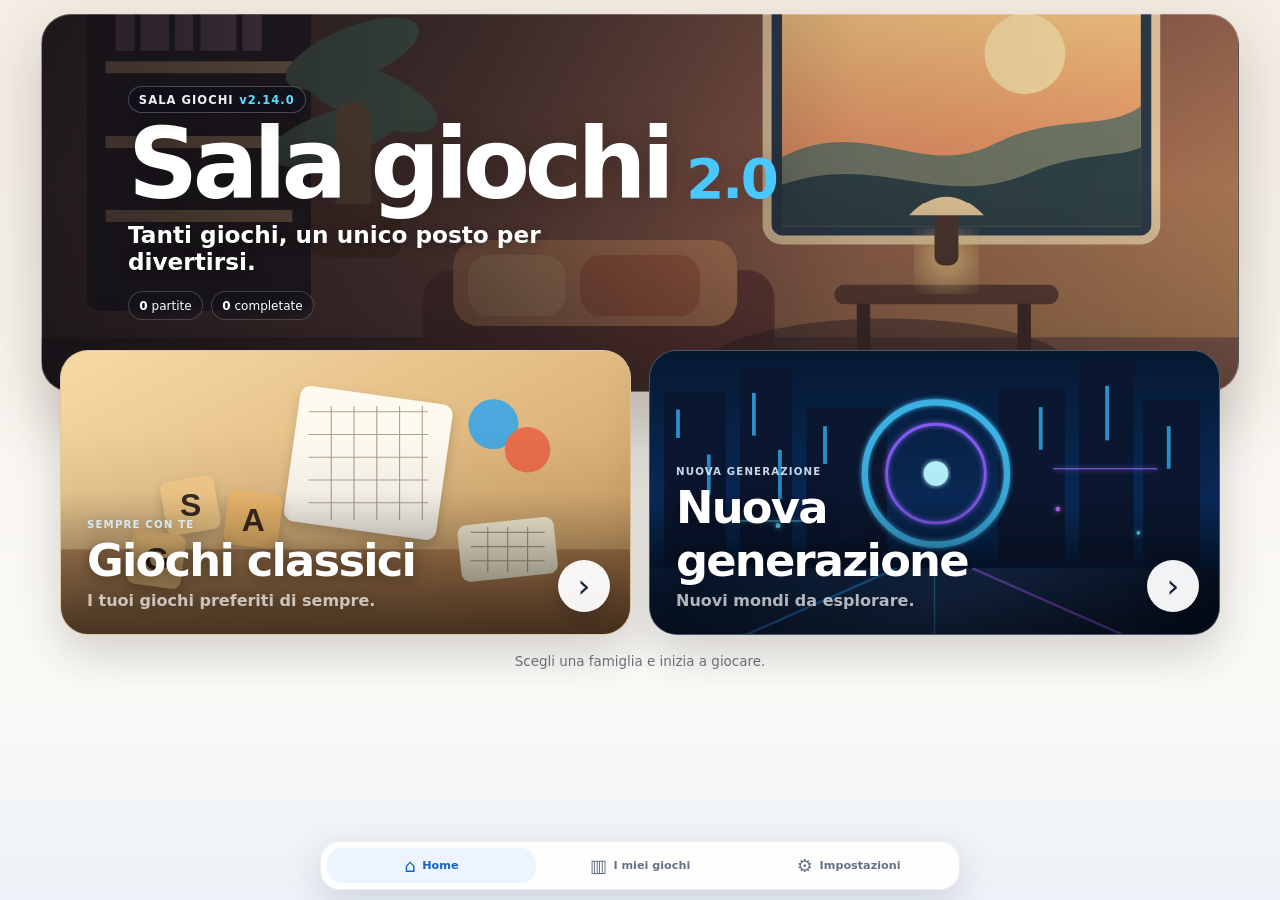
==== commit d5e48ccd: "Add files via upload" ====
--- a/app/index.html
+++ b/app/index.html
@@ -5,12 +5,12 @@
   <meta name="viewport" content="width=device-width,initial-scale=1,viewport-fit=cover" />
   <meta name="theme-color" content="#18233b" />
   <title>Sala Giochi 2.0</title>
-  <link rel="manifest" href="manifest.webmanifest?v=2.13.1" />
+  <link rel="manifest" href="manifest.webmanifest?v=2.14.0" />
   <link rel="icon" href="../icon.svg" type="image/png" />
   <link rel="stylesheet" href="../styles.css" />
   <link rel="stylesheet" href="../nextgen.css?v=2.10.2" />
   <link rel="stylesheet" href="../nomi-cose-citta.css?v=2.11.5" />
-  <link rel="stylesheet" href="../rebus.css?v=2.13.1" />
+  <link rel="stylesheet" href="../rebus.css?v=2.14.0" />
 </head>
 <body>
   <header class="topbar">
@@ -65,6 +65,7 @@
   <script src="../app.js"></script>
   <script src="../nextgen.js?v=2.10.2"></script>
   <script src="../nomi-cose-citta.js?v=2.11.5"></script>
-  <script src="../rebus.js?v=2.13.1"></script>
+  <script src="../rebus-config.js?v=2.14.0"></script>
+  <script src="../rebus.js?v=2.14.0"></script>
 </body>
 </html>
--- a/rebus.css
+++ b/rebus.css
@@ -1,4 +1,4 @@
-/* Sala Giochi — Rebus Archivio v2.13.1 */
+/* Sala Giochi — Rebus Archivio v2.14.0 */
 .game-rebus{max-width:1250px}
 .rebus-db-layout{display:grid;gap:16px;align-items:start}
 .rebus-db-card,.rebus-db-panel{border-radius:22px;border:1px solid rgba(255,255,255,.12);background:linear-gradient(145deg,rgba(255,255,255,.10),rgba(255,255,255,.045));box-shadow:0 18px 42px rgba(0,0,0,.19);padding:16px}
@@ -9,3 +9,5 @@
 .rebus-db-zoom{border:0;padding:0;background:transparent;max-width:min(96vw,1500px);width:96vw}.rebus-db-zoom::backdrop{background:rgba(0,0,0,.78);backdrop-filter:blur(3px)}.rebus-db-zoom>div{position:relative;padding:18px;border-radius:20px;background:#0c1423}.rebus-db-zoom img{display:block;width:100%;height:auto;border-radius:14px}.rebus-db-zoom button{position:absolute;right:8px;top:8px;width:42px;height:42px;border:0;border-radius:999px;background:rgba(12,20,35,.86);color:#fff;font-size:1.7rem;z-index:2}
 @media(min-width:900px){.rebus-db-layout{grid-template-columns:minmax(0,1.7fr) minmax(310px,.75fr)}.rebus-db-panel{position:sticky;top:12px}}
 @media(max-width:899px){.rebus-db-card,.rebus-db-panel{padding:13px}.rebus-db-head{flex-direction:column}.rebus-db-diagram{align-self:flex-start}.rebus-db-actions{grid-template-columns:1fr 1fr}}
+
+.rebus-db-navigation{display:flex;gap:8px;flex-wrap:wrap;align-items:center;margin-top:12px}.rebus-db-navigation button{flex:1;min-width:90px}.rebus-db-count{font-size:.83rem;color:#dbe4f3;text-align:center}.rebus-db-status{font-size:.8rem;color:#dbe4f3;margin-top:8px}.rebus-db-status.error{color:#ffb0b0}.rebus-db-actions .secondary{min-height:42px}.rebus-db-image-button img{object-fit:contain;max-height:75vh}.rebus-db-panel button:disabled{opacity:.5;cursor:not-allowed}
